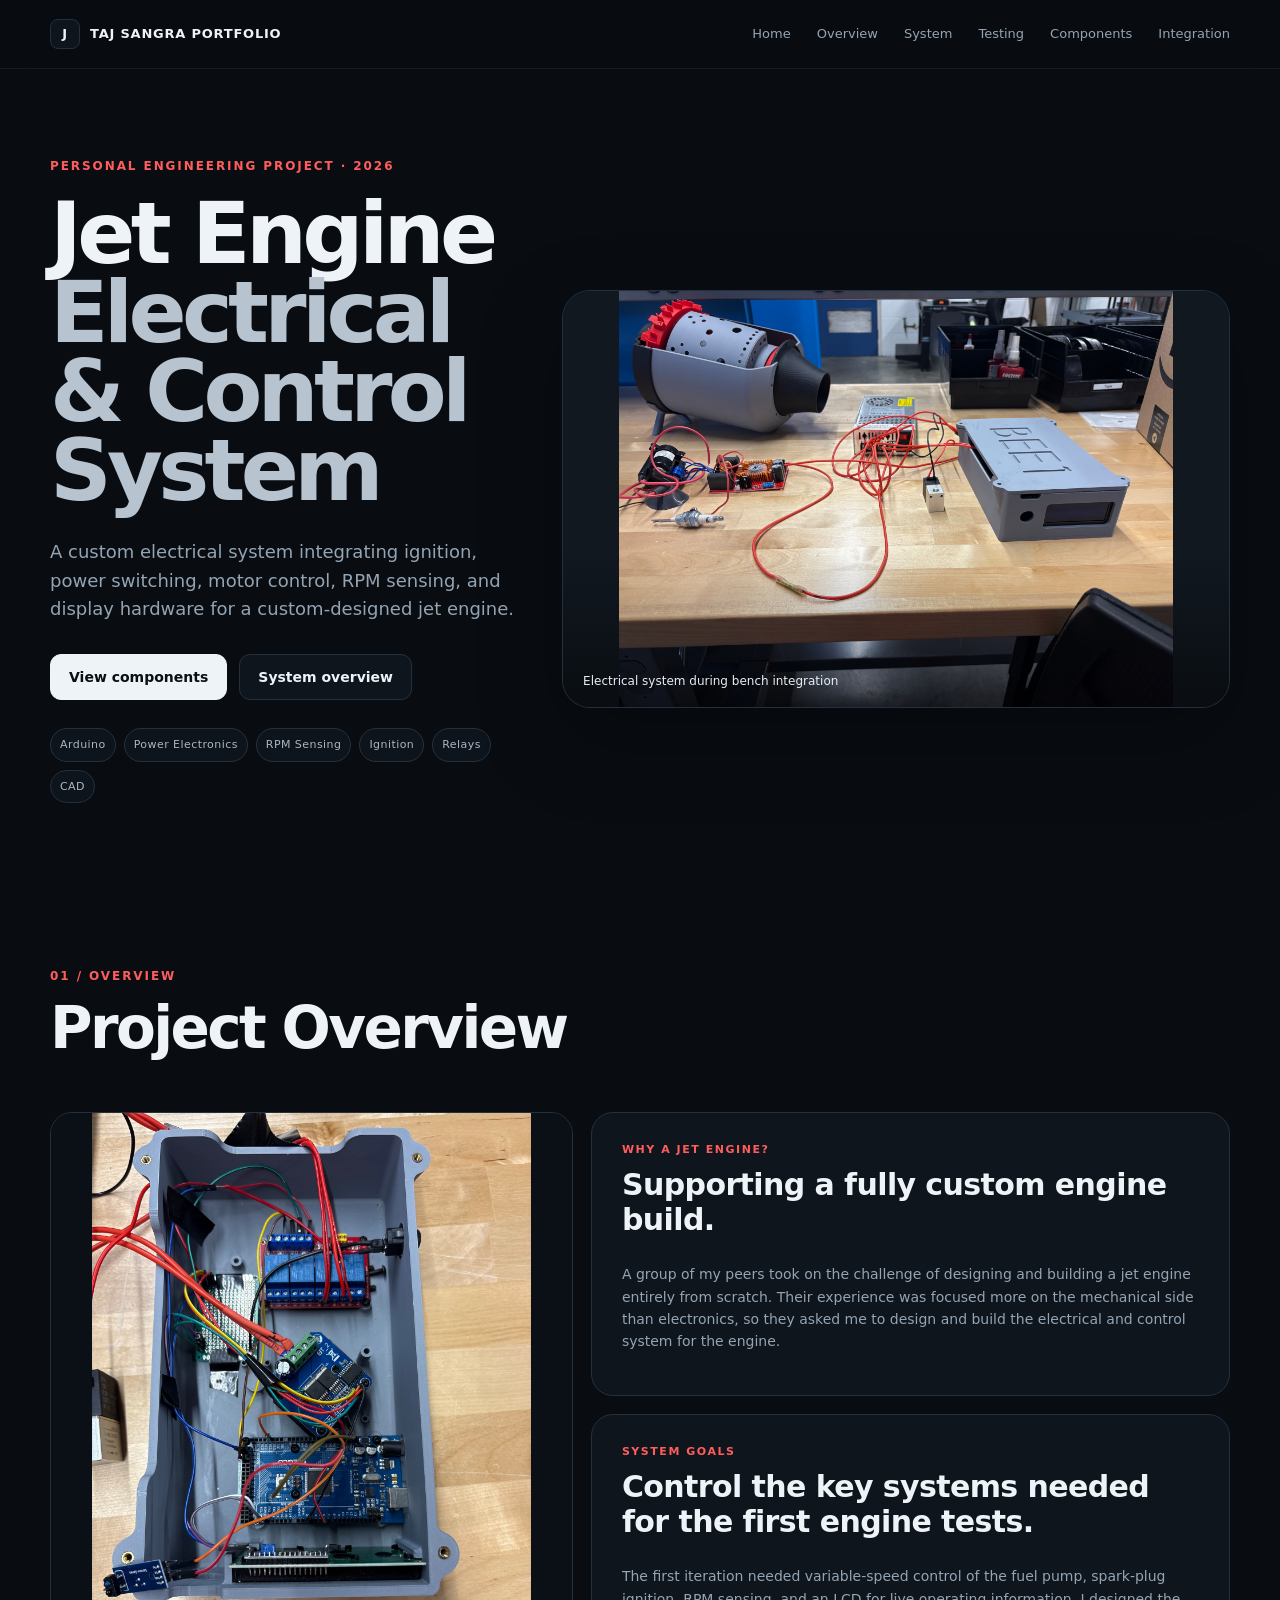
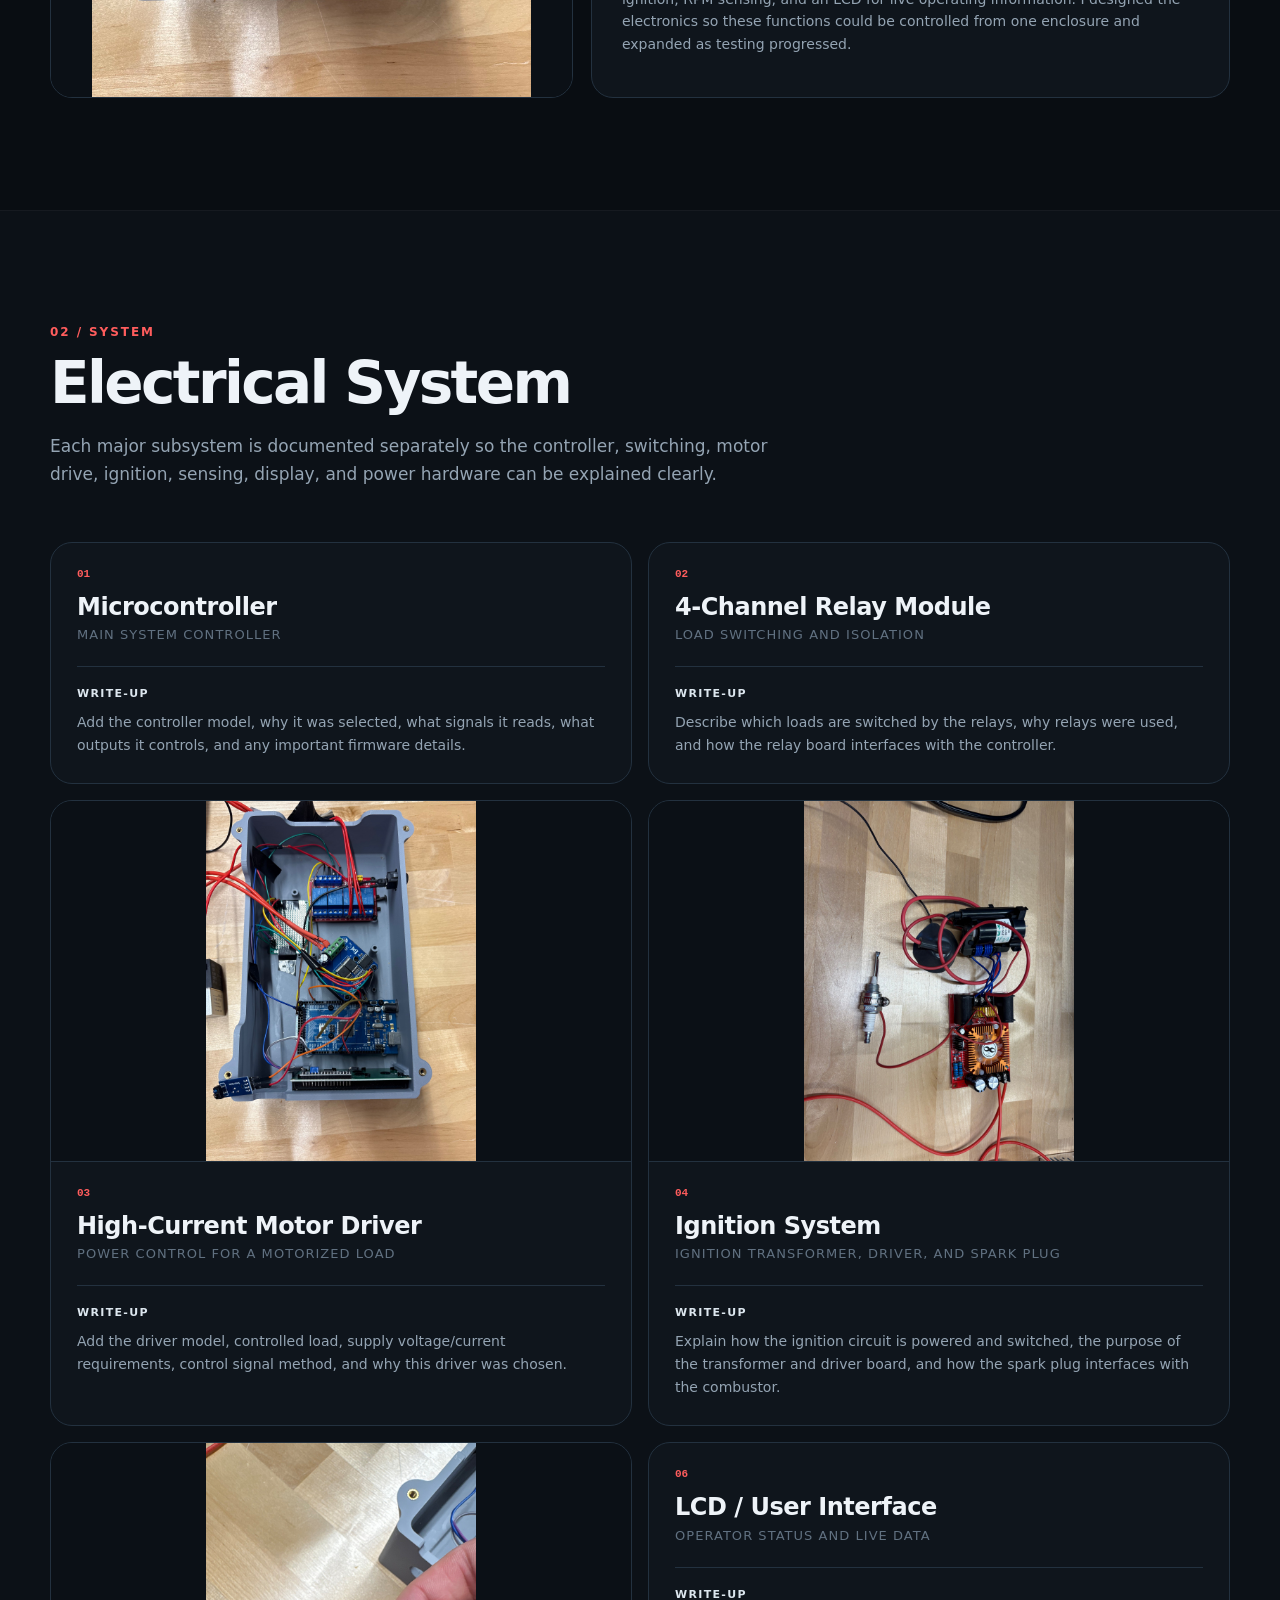
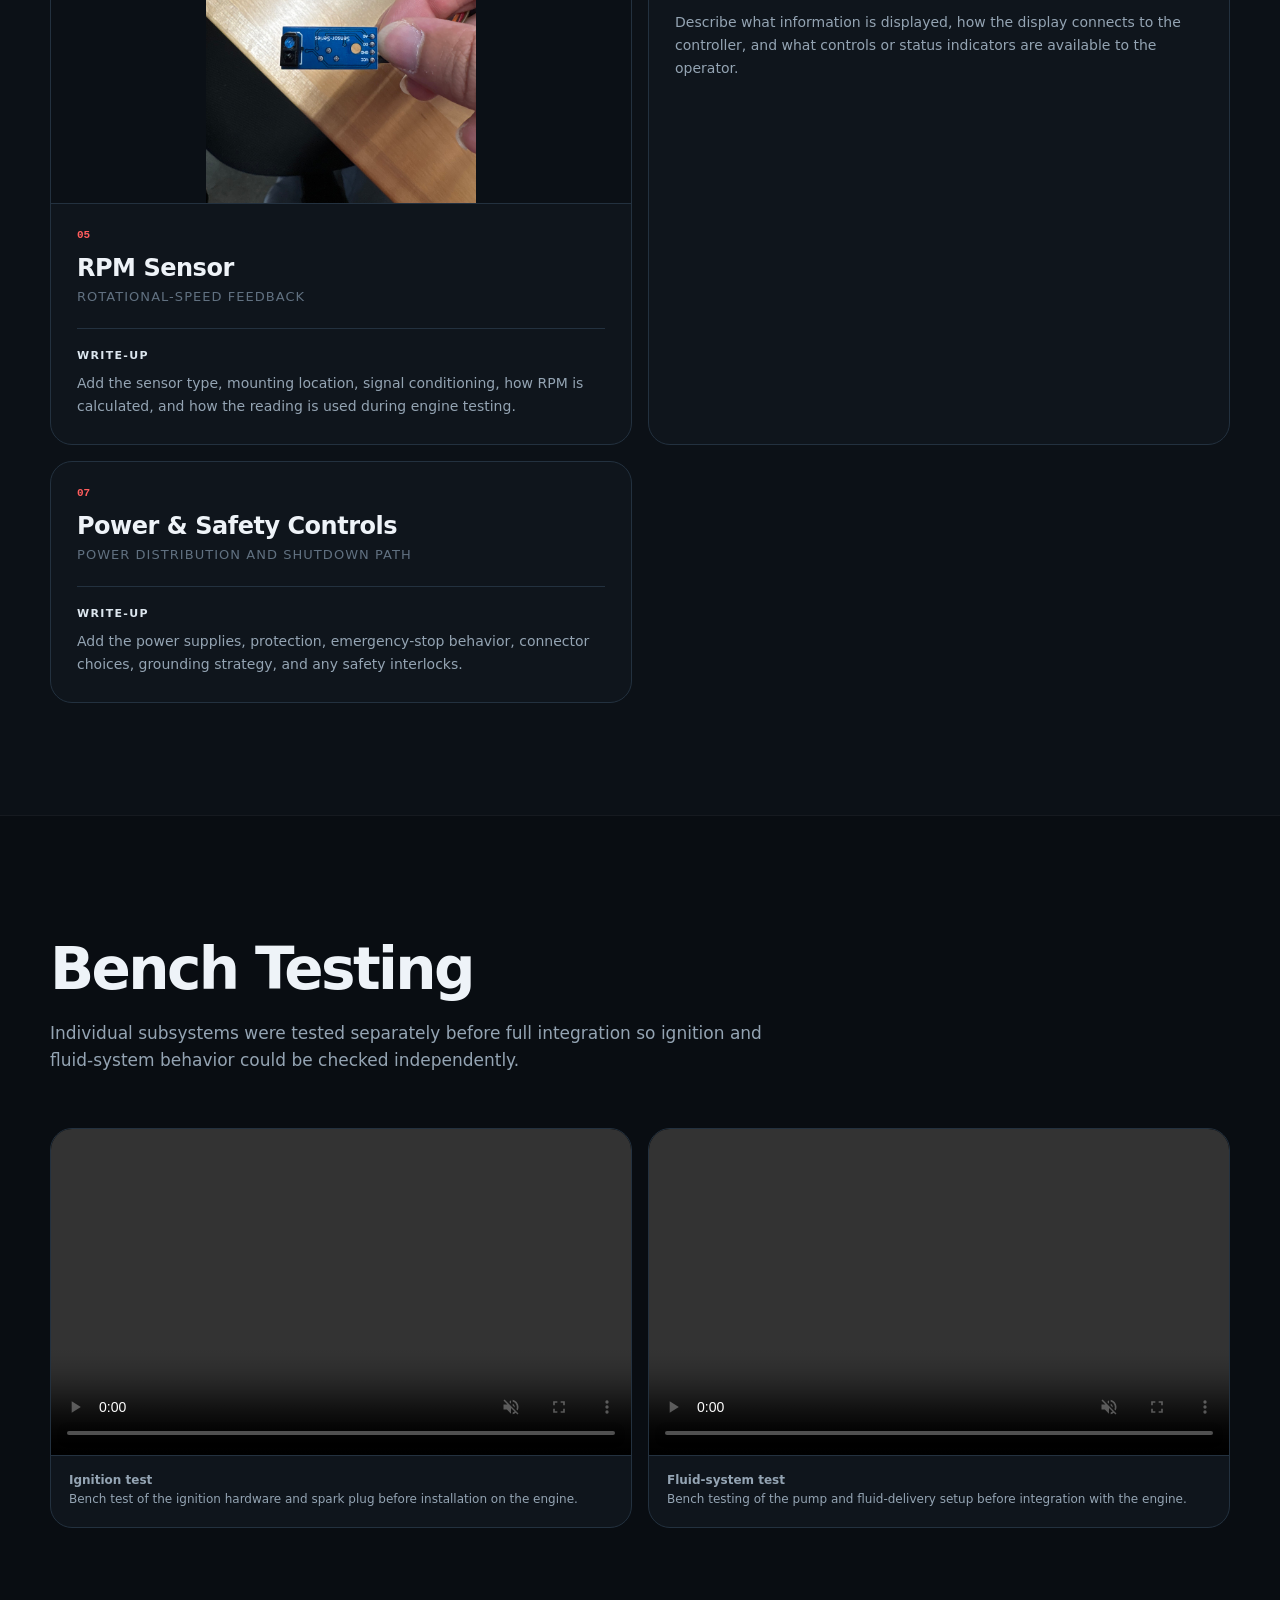
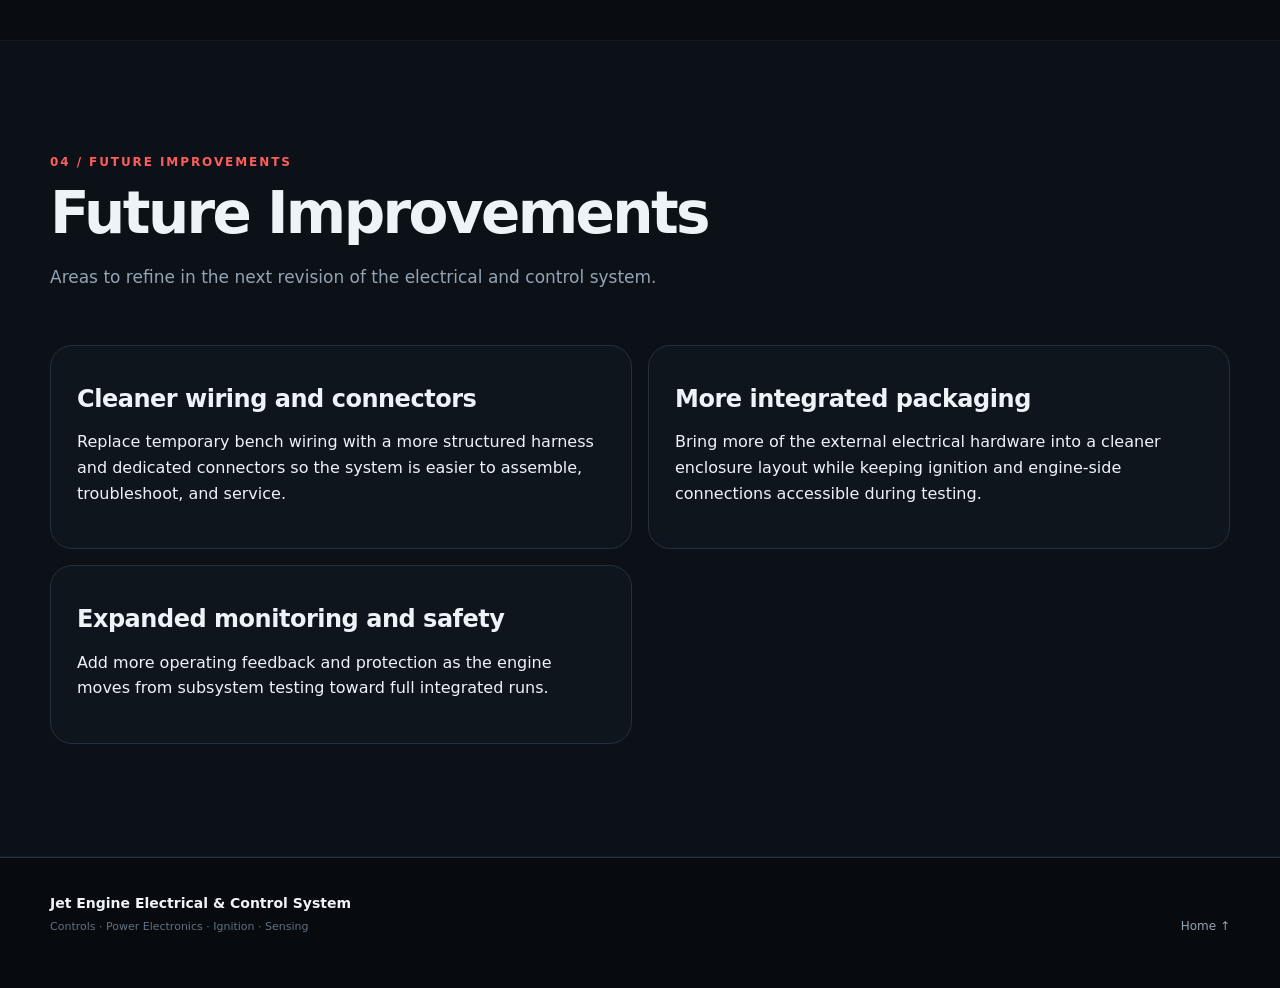
==== jet-engine-electrical.html @ 8c17a826 "Add files via upload" ====
<!doctype html>
<html lang="en">
<head>
  <meta charset="utf-8" />
  <meta name="viewport" content="width=device-width, initial-scale=1" />
  <meta name="description" content="Jet engine electrical and control system project by Taj Sangra." />
  <meta name="theme-color" content="#090d12" />
  <title>Jet Engine Electrical &amp; Control System — Taj Sangra</title>
  <link rel="stylesheet" href="styles.css" />
</head>
<body>
  <div class="scroll-progress" aria-hidden="true"><span id="scrollBar"></span></div>
  <header class="nav-wrap">
    <nav class="nav shell" aria-label="Primary navigation">
      <a class="brand" href="index.html" aria-label="Back to home"><span class="brand-mark">J</span><span>Taj Sangra Portfolio</span></a>
      <div class="nav-links"><a href="index.html">Home</a><a href="#overview">Overview</a><a href="#system">System</a><a href="#testing">Testing</a><a href="#components">Components</a><a href="#integration">Integration</a></div>
    </nav>
  </header>

  <main id="top">
    <section class="hero shell jet-hero">
      <div class="eyebrow reveal">PERSONAL ENGINEERING PROJECT · 2026</div>
      <div class="hero-grid jet-hero-grid">
        <div class="hero-copy reveal">
          <h1>Jet Engine<br><span>Electrical &amp; Control System</span></h1>
          <p class="lede">A custom electrical system integrating ignition, power switching, motor control, RPM sensing, and display hardware for a custom-designed jet engine.</p>
          <div class="hero-actions"><a class="button primary" href="#system">View components</a><a class="button ghost" href="#system">System overview</a></div>
          <div class="tags" aria-label="Project technologies"><span>Arduino</span><span>Power Electronics</span><span>RPM Sensing</span><span>Ignition</span><span>Relays</span><span>CAD</span></div>
        </div>
        <figure class="hero-media jet-hero-media reveal"><img src="assets/jet-system-overview.jpg" alt="Jet engine electrical system laid out beside the engine and control enclosure" fetchpriority="high" /><figcaption>Electrical system during bench integration</figcaption></figure>
      </div>
    </section>

    <section id="overview" class="section shell">
      <div class="section-heading reveal"><div class="kicker">01 / OVERVIEW</div><h2>Project Overview</h2></div>
      <div class="jet-overview-grid">
        <figure class="photo-card reveal jet-contained-photo"><img src="assets/jet-control-box.jpg" alt="Inside the jet engine electrical control enclosure" loading="lazy" /><figcaption><strong>Control enclosure</strong><br>Controller, relay board, motor driver, display hardware, and wiring integrated into the printed enclosure.</figcaption></figure>
        <div class="jet-overview-copy">
          <article class="story reveal jet-summary-card"><div class="card-label">Why a jet engine?</div><h3>Supporting a fully custom engine build.</h3><p>A group of my peers took on the challenge of designing and building a jet engine entirely from scratch. Their experience was focused more on the mechanical side than electronics, so they asked me to design and build the electrical and control system for the engine.</p></article>
          <article class="story reveal jet-summary-card"><div class="card-label">System goals</div><h3>Control the key systems needed for the first engine tests.</h3><p>The first iteration needed variable-speed control of the fuel pump, spark-plug ignition, RPM sensing, and an LCD for live operating information. I designed the electronics so these functions could be controlled from one enclosure and expanded as testing progressed.</p></article>
        </div>
      </div>
    </section>

    <section id="system" class="section section-alt">
      <div class="shell">
        <div class="section-heading reveal"><div class="kicker">02 / SYSTEM</div><h2>Electrical System</h2><p>Each major subsystem is documented separately so the controller, switching, motor drive, ignition, sensing, display, and power hardware can be explained clearly.</p></div>
        <div class="component-grid">
          <article class="component-card reveal"><div class="component-number">01</div><h3>Microcontroller</h3><p class="component-subtitle">Main system controller</p><div class="component-writeup"><strong>Write-up</strong><p>Add the controller model, why it was selected, what signals it reads, what outputs it controls, and any important firmware details.</p></div></article>
          <article class="component-card reveal"><div class="component-number">02</div><h3>4-Channel Relay Module</h3><p class="component-subtitle">Load switching and isolation</p><div class="component-writeup"><strong>Write-up</strong><p>Describe which loads are switched by the relays, why relays were used, and how the relay board interfaces with the controller.</p></div></article>
          <article class="component-card reveal component-with-photo"><figure class="component-photo"><img src="assets/jet-control-box.jpg" alt="Control enclosure showing relay and motor driver hardware" loading="lazy" /></figure><div class="component-body"><div class="component-number">03</div><h3>High-Current Motor Driver</h3><p class="component-subtitle">Power control for a motorized load</p><div class="component-writeup"><strong>Write-up</strong><p>Add the driver model, controlled load, supply voltage/current requirements, control signal method, and why this driver was chosen.</p></div></div></article>
          <article class="component-card reveal component-with-photo"><figure class="component-photo"><img src="assets/jet-ignition-assembly.jpg" alt="Jet engine ignition transformer, spark plug, and driver electronics" loading="lazy" /></figure><div class="component-body"><div class="component-number">04</div><h3>Ignition System</h3><p class="component-subtitle">Ignition transformer, driver, and spark plug</p><div class="component-writeup"><strong>Write-up</strong><p>Explain how the ignition circuit is powered and switched, the purpose of the transformer and driver board, and how the spark plug interfaces with the combustor.</p></div></div></article>
          <article class="component-card reveal component-with-photo"><figure class="component-photo"><img src="assets/jet-rpm-sensor.jpg" alt="Photoelectric RPM sensor module used in the jet engine project" loading="lazy" /></figure><div class="component-body"><div class="component-number">05</div><h3>RPM Sensor</h3><p class="component-subtitle">Rotational-speed feedback</p><div class="component-writeup"><strong>Write-up</strong><p>Add the sensor type, mounting location, signal conditioning, how RPM is calculated, and how the reading is used during engine testing.</p></div></div></article>
          <article class="component-card reveal"><div class="component-number">06</div><h3>LCD / User Interface</h3><p class="component-subtitle">Operator status and live data</p><div class="component-writeup"><strong>Write-up</strong><p>Describe what information is displayed, how the display connects to the controller, and what controls or status indicators are available to the operator.</p></div></article>
          <article class="component-card reveal"><div class="component-number">07</div><h3>Power &amp; Safety Controls</h3><p class="component-subtitle">Power distribution and shutdown path</p><div class="component-writeup"><strong>Write-up</strong><p>Add the power supplies, protection, emergency-stop behavior, connector choices, grounding strategy, and any safety interlocks.</p></div></article>
        </div>
      </div>
    </section>

    <section id="testing" class="section shell">
      <div class="section-heading reveal">
        <h2>Bench Testing</h2>
        <p>Individual subsystems were tested separately before full integration so ignition and fluid-system behavior could be checked independently.</p>
      </div>
      <div class="jet-test-grid">
        <figure class="photo-card reveal jet-video-card">
          <video controls muted playsinline preload="metadata">
            <source src="assets/jet-ignition-test-muted.mp4" type="video/mp4" />
            Your browser does not support the video tag.
          </video>
          <figcaption><strong>Ignition test</strong><br>Bench test of the ignition hardware and spark plug before installation on the engine.</figcaption>
        </figure>
        <figure class="photo-card reveal jet-video-card">
          <video controls muted playsinline preload="metadata">
            <source src="assets/jet-fluid-test-muted.mp4" type="video/mp4" />
            Your browser does not support the video tag.
          </video>
          <figcaption><strong>Fluid-system test</strong><br>Bench testing of the pump and fluid-delivery setup before integration with the engine.</figcaption>
        </figure>
      </div>
    </section>

    <section id="integration" class="section section-alt">
      <div class="shell">
        <div class="section-heading reveal"><div class="kicker">04 / FUTURE IMPROVEMENTS</div><h2>Future Improvements</h2><p>Areas to refine in the next revision of the electrical and control system.</p></div>
        <div class="component-grid">
          <article class="component-card reveal"><h3>Cleaner wiring and connectors</h3><p>Replace temporary bench wiring with a more structured harness and dedicated connectors so the system is easier to assemble, troubleshoot, and service.</p></article>
          <article class="component-card reveal"><h3>More integrated packaging</h3><p>Bring more of the external electrical hardware into a cleaner enclosure layout while keeping ignition and engine-side connections accessible during testing.</p></article>
          <article class="component-card reveal"><h3>Expanded monitoring and safety</h3><p>Add more operating feedback and protection as the engine moves from subsystem testing toward full integrated runs.</p></article>
        </div>
      </div>
    </section>
  </main>

  <footer><div class="shell footer-inner"><div><strong>Jet Engine Electrical &amp; Control System</strong><span>Controls · Power Electronics · Ignition · Sensing</span></div><a href="index.html">Home ↑</a></div></footer>
  <script src="script.js"></script>
</body>
</html>
---- styles.css ----
:root {
  --bg:#090d12;
  --panel:#0f151c;
  --panel-2:#121a23;
  --text:#eef3f8;
  --muted:#94a4b3;
  --faint:#617181;
  --line:#23313f;
  --accent:#ff5d5d;
  --accent-soft:rgba(255,93,93,.10);
  --green:#7ee787;
  --max:1180px;
  --radius:22px;
}
*{box-sizing:border-box}
html{scroll-behavior:smooth;background:var(--bg)}
body{margin:0;background:var(--bg);color:var(--text);font-family:Inter,ui-sans-serif,system-ui,-apple-system,BlinkMacSystemFont,"Segoe UI",sans-serif;line-height:1.6;-webkit-font-smoothing:antialiased}
a{color:inherit;text-decoration:none}
img{display:block;max-width:100%}
code,pre{font-family:"SFMono-Regular",Consolas,"Liberation Mono",monospace}
.shell{width:min(var(--max),calc(100% - 40px));margin:0 auto}
.scroll-progress{position:fixed;z-index:1000;left:0;right:0;top:0;height:2px;background:transparent}.scroll-progress span{display:block;width:0;height:100%;background:var(--accent)}
.nav-wrap{position:sticky;top:0;z-index:900;background:rgba(9,13,18,.83);backdrop-filter:blur(18px);border-bottom:1px solid rgba(255,255,255,.06)}
.nav{height:68px;display:flex;align-items:center;justify-content:space-between;gap:24px}
.brand{display:flex;align-items:center;gap:10px;font-size:13px;font-weight:750;letter-spacing:.06em;text-transform:uppercase}.brand-mark{display:grid;place-items:center;width:30px;height:30px;border:1px solid var(--line);border-radius:8px;background:var(--panel)}
.nav-links{display:flex;gap:26px;color:var(--muted);font-size:13px}.nav-links a:hover{color:var(--text)}
.hero{padding:88px 0 52px}.eyebrow,.kicker{color:var(--accent);font-size:12px;font-weight:800;letter-spacing:.16em;text-transform:uppercase}.hero-grid{display:grid;grid-template-columns:.9fr 1.15fr;gap:48px;align-items:center;margin-top:18px}.hero h1{font-size:clamp(48px,6.7vw,88px);line-height:.92;letter-spacing:-.055em;margin:0 0 28px;font-weight:800}.hero h1 span{color:#b7c4d0}.lede{font-size:18px;color:var(--muted);max-width:630px;margin:0 0 30px}.hero-actions{display:flex;gap:12px;flex-wrap:wrap;margin-bottom:28px}.button{display:inline-flex;align-items:center;justify-content:center;min-height:46px;padding:0 18px;border-radius:11px;border:1px solid var(--line);font-size:14px;font-weight:700}.button.primary{background:var(--text);color:#0a0f14;border-color:var(--text)}.button.primary:hover{background:white}.button.ghost{background:var(--panel)}.button.ghost:hover{border-color:#506273}.tags{display:flex;gap:8px;flex-wrap:wrap}.tags span{font-size:11px;letter-spacing:.04em;color:#aab7c4;background:#0d141b;border:1px solid var(--line);padding:7px 9px;border-radius:999px}
.hero-media{margin:0;position:relative;border-radius:28px;overflow:hidden;border:1px solid var(--line);background:var(--panel);box-shadow:0 30px 80px rgba(0,0,0,.35)}.hero-media img{width:100%;aspect-ratio:4/3;object-fit:contain;background:#dcd8d1}.hero-media:after{content:"";position:absolute;inset:0;background:linear-gradient(180deg,transparent 62%,rgba(0,0,0,.45));pointer-events:none}.hero-media figcaption{position:absolute;z-index:2;left:20px;bottom:16px;font-size:12px;color:#e7eef5}
.stats{display:grid;grid-template-columns:repeat(4,1fr);margin-top:46px;border-top:1px solid var(--line);border-bottom:1px solid var(--line)}.stats div{padding:24px 12px 24px 0}.stats strong{display:block;font-size:28px;letter-spacing:-.03em}.stats span{font-size:12px;color:var(--muted);text-transform:uppercase;letter-spacing:.08em}
.section{padding:112px 0;scroll-margin-top:68px}.section-alt{background:#0c1117;border-top:1px solid rgba(255,255,255,.04);border-bottom:1px solid rgba(255,255,255,.04)}.section-heading{max-width:820px;margin-bottom:54px}.section-heading h2{font-size:clamp(34px,4.7vw,58px);line-height:1.02;letter-spacing:-.045em;margin:12px 0 20px}.section-heading p{font-size:17px;color:var(--muted);margin:0;max-width:760px}
.discipline-grid{display:grid;grid-template-columns:repeat(4,1fr);gap:14px}.discipline,.technical-card,.story,.mini-card{background:var(--panel);border:1px solid var(--line);border-radius:var(--radius)}.discipline{padding:24px;min-height:220px}.discipline>span,.mini-card>span{color:var(--accent);font:700 11px/1 ui-monospace,monospace}.discipline h3{font-size:20px;margin:58px 0 9px}.discipline p{margin:0;color:var(--muted);font-size:14px}
.wide-figure{margin:18px 0 0;border:1px solid var(--line);border-radius:26px;overflow:hidden;background:#0b0f14}.wide-figure img{width:100%;height:auto}.wide-figure figcaption,.technical-card figcaption,.photo-card figcaption{padding:15px 18px;color:var(--muted);font-size:12px;border-top:1px solid var(--line)}
.hardware-grid{display:grid;grid-template-columns:1.2fr .8fr .8fr;gap:16px;align-items:stretch}.technical-card{overflow:hidden}.technical-card.span-2{grid-column:1 / -1}.technical-card.span-2 img{width:100%}.technical-card:not(.span-2){padding:25px}.card-label{color:var(--accent);font-size:11px;font-weight:800;letter-spacing:.14em;text-transform:uppercase}.technical-card h3,.story h3{font-size:24px;line-height:1.15;letter-spacing:-.02em;margin:12px 0}.technical-card p,.story p{color:var(--muted);font-size:14px}.spec-list{margin:26px 0 0}.spec-list div{display:flex;justify-content:space-between;gap:20px;border-top:1px solid var(--line);padding:11px 0;font-size:12px}.spec-list dt{color:var(--faint)}.spec-list dd{margin:0;color:#c9d5df;font-weight:650}.photo-pair{display:grid;grid-template-columns:1fr 1fr;gap:16px;margin-top:16px}.photo-card{margin:0;background:var(--panel);border:1px solid var(--line);border-radius:var(--radius);overflow:hidden}.photo-card img{width:100%;aspect-ratio:4/3;object-fit:cover}
.code-layout{display:grid;grid-template-columns:1.1fr .9fr;gap:18px;align-items:start}.code-window{border:1px solid var(--line);border-radius:22px;overflow:hidden;background:#070a0e;box-shadow:0 20px 50px rgba(0,0,0,.28)}.code-title{height:46px;display:flex;align-items:center;gap:7px;padding:0 15px;border-bottom:1px solid #202b35;background:#0d1319}.code-title span{width:9px;height:9px;border-radius:50%;background:#354250}.code-title b{margin-left:8px;color:#758596;font:500 11px/1 ui-monospace,monospace}.code-window pre{margin:0;padding:28px;overflow:auto;font-size:13px;line-height:1.8;color:#d5dfE8}.kw{color:#ff7b72}.num{color:#79c0ff}.cmt{color:#687988}.firmware-notes{display:grid;gap:12px}.mini-card{display:grid;grid-template-columns:32px 1fr;gap:14px;padding:20px}.mini-card h3{font-size:17px;margin:0 0 5px}.mini-card p{font-size:13px;color:var(--muted);margin:0}.mini-card code{font-size:11px;color:#d8e4ee;background:#0a1118;padding:2px 5px;border-radius:5px}
.timeline{display:grid;grid-template-columns:repeat(4,1fr);gap:1px;background:var(--line);border:1px solid var(--line);border-radius:22px;overflow:hidden}.timeline div{min-height:140px;background:var(--panel);padding:20px;display:flex;flex-direction:column;justify-content:space-between}.timeline b{font:700 11px/1 ui-monospace,monospace;color:var(--accent)}.timeline span{font-size:14px;max-width:190px}.story-grid{display:grid;grid-template-columns:1fr;gap:16px;margin-top:16px}.story{padding:34px}.story h3{font-size:30px}.lesson-box{margin-top:26px;padding:18px;border:1px solid #384657;border-radius:14px;background:#0b1219}.lesson-box strong{display:block;font-size:12px;color:#dce6ee;margin-bottom:6px}.lesson-box span{font-size:13px;color:var(--muted)}.lighting-gallery{display:grid;grid-template-columns:.42fr .58fr;gap:16px;margin-top:16px}.lighting-gallery .photo-card img{aspect-ratio:16/10}.lighting-gallery .wide img{object-position:center}
.video-frame{position:relative;padding-top:56.25%;background:#05070a;border:1px solid var(--line);border-radius:26px;overflow:hidden;box-shadow:0 24px 70px rgba(0,0,0,.35)}.video-frame iframe,.video-frame video{position:absolute;inset:0;width:100%;height:100%;border:0;background:#000}.takeaways{display:grid;grid-template-columns:.9fr 1.1fr;gap:70px;margin-top:64px;padding-top:52px;border-top:1px solid var(--line)}.takeaways>div span{font-size:11px;text-transform:uppercase;letter-spacing:.14em;color:var(--accent);font-weight:800}.takeaways h2{font-size:34px;line-height:1.08;letter-spacing:-.035em;margin:12px 0}.takeaways ul{margin:0;padding:0;list-style:none}.takeaways li{padding:13px 0 13px 26px;border-bottom:1px solid var(--line);color:var(--muted);position:relative}.takeaways li:before{content:"↳";position:absolute;left:0;color:var(--accent)}
footer{border-top:1px solid var(--line);padding:34px 0 52px;background:#070a0e}.footer-inner{display:flex;justify-content:space-between;align-items:flex-end;gap:20px}.footer-inner strong,.footer-inner span{display:block}.footer-inner strong{font-size:14px}.footer-inner span{font-size:11px;color:var(--faint);margin-top:4px}.footer-inner>a{font-size:12px;color:var(--muted)}
.reveal{opacity:0;transform:translateY(16px);transition:opacity .6s ease,transform .6s ease}.reveal.visible{opacity:1;transform:none}
@media (prefers-reduced-motion:reduce){html{scroll-behavior:auto}.reveal{opacity:1;transform:none;transition:none}}
@media(max-width:900px){.nav-links{display:none}.hero{padding-top:58px}.hero-grid,.code-layout,.story-grid,.takeaways{grid-template-columns:1fr}.hero-grid{gap:30px}.hero h1{font-size:clamp(48px,12vw,72px)}.discipline-grid{grid-template-columns:1fr 1fr}.hardware-grid{grid-template-columns:1fr 1fr}.technical-card.span-2{grid-column:1/-1}.stats{grid-template-columns:1fr 1fr}.timeline{grid-template-columns:1fr 1fr}.takeaways{gap:22px}}
@media(max-width:620px){.shell{width:min(100% - 24px,var(--max))}.section{padding:78px 0}.hero{padding-top:42px}.hero h1{font-size:45px}.lede{font-size:16px}.hero-media{border-radius:18px}.stats{margin-top:28px}.stats strong{font-size:22px}.discipline-grid,.hardware-grid,.photo-pair,.lighting-gallery,.timeline{grid-template-columns:1fr}.technical-card.span-2{grid-column:auto}.discipline{min-height:170px}.discipline h3{margin-top:32px}.section-heading{margin-bottom:34px}.section-heading h2{font-size:36px}.code-window pre{padding:20px;font-size:11px}.story{padding:24px}.takeaways{margin-top:42px}.footer-inner{align-items:flex-start;flex-direction:column}}
.kicad-gallery{display:grid;grid-template-columns:1.05fr .95fr;gap:16px;margin-top:16px}.kicad-gallery .photo-card img{width:100%;height:420px;object-fit:contain;background:#f5f3ee}.debugging-story{max-width:none}.faults-section{margin-top:64px;padding-top:52px;border-top:1px solid var(--line)}.faults-heading{max-width:820px;margin-bottom:28px}.faults-heading>span{font-size:11px;text-transform:uppercase;letter-spacing:.14em;color:var(--accent);font-weight:800}.faults-heading h2{font-size:clamp(32px,4vw,48px);line-height:1.05;letter-spacing:-.035em;margin:10px 0 14px}.faults-heading p{color:var(--muted);font-size:15px;max-width:720px;margin:0}.fault-grid{display:grid;grid-template-columns:repeat(2,1fr);gap:14px}.fault-card{background:var(--panel);border:1px solid var(--line);border-radius:var(--radius);padding:24px}.fault-card>b{font:700 11px/1 ui-monospace,monospace;color:var(--accent)}.fault-card h3{font-size:20px;line-height:1.2;margin:16px 0 12px}.fault-card p{font-size:13px;color:var(--muted);margin:8px 0}.fault-card p strong{color:#dbe5ee;font-weight:700}
@media(max-width:900px){.kicad-gallery,.fault-grid{grid-template-columns:1fr}.kicad-gallery .photo-card img{height:auto}}


/* Home page */
.home-page{min-height:100vh;background:radial-gradient(circle at top left, rgba(255,255,255,.05), transparent 32%), #04070b;color:var(--text)}
.home-shell{width:min(1100px,calc(100% - 48px));margin:0 auto;padding:60px 0 90px}
.home-hero{display:grid;grid-template-columns:180px 1fr;gap:42px;align-items:center;padding:20px 0 90px}
.profile-photo-wrap{width:180px;height:180px;border-radius:50%;overflow:hidden;border:1px solid rgba(255,255,255,.12);box-shadow:0 20px 55px rgba(0,0,0,.35)}
.profile-photo{width:100%;height:100%;object-fit:cover}
.home-intro h1{margin:0;font-size:clamp(44px,6vw,72px);line-height:.95;letter-spacing:-.05em}
.home-role{margin:14px 0 8px;color:#cfd8e1;font-size:clamp(20px,2vw,32px);font-family:"SFMono-Regular",Consolas,"Liberation Mono",monospace}
.home-location{margin:0 0 24px;color:var(--muted);font-size:18px}
.home-links{display:flex;flex-wrap:wrap;gap:20px}
.home-links a{color:#c7d0d8;text-decoration:underline;text-underline-offset:3px;font-size:18px}
.home-links a:hover{color:white}
.projects-section{padding-top:10px}
.projects-heading h2{margin:0;font-size:54px;line-height:1;letter-spacing:-.04em}
.projects-heading span{display:block;width:72px;height:2px;background:#dfe7ef;margin-top:20px;opacity:.9}
.featured-card{margin-top:56px;display:grid;grid-template-columns:1.05fr .95fr;background:rgba(255,255,255,.03);border:1px solid rgba(255,255,255,.08);border-radius:28px;overflow:hidden;box-shadow:0 28px 80px rgba(0,0,0,.35)}
.featured-image-wrap{min-height:100%;display:flex;align-items:center;justify-content:center;background:#dcd8d1;padding:18px}
.featured-image{width:auto;height:auto;max-width:100%;max-height:560px;object-fit:contain;background:#dcd8d1}
.featured-copy{padding:44px 40px 42px;background:rgba(14,18,24,.88);display:flex;flex-direction:column;justify-content:center}
.featured-label-row{display:flex;align-items:center;gap:18px;margin-bottom:18px}
.featured-label{font-size:12px;text-transform:uppercase;letter-spacing:.14em;font-weight:800;color:#f1f5f9}
.featured-label-row:after{content:"";height:1px;background:rgba(255,255,255,.12);flex:1}
.featured-meta{margin:0;color:var(--faint);font-size:15px;text-transform:uppercase;letter-spacing:.18em;font-family:"SFMono-Regular",Consolas,"Liberation Mono",monospace}
.featured-copy h3{margin:22px 0 18px;font-size:clamp(36px,4.2vw,58px);line-height:.98;letter-spacing:-.05em}
.featured-desc{margin:0;color:#aeb9c5;font-size:18px;line-height:1.65}
.home-tags{display:flex;flex-wrap:wrap;gap:10px;margin:28px 0 32px}
.home-tags span{font-size:11px;letter-spacing:.08em;text-transform:uppercase;color:#c7d2de;border:1px solid rgba(255,255,255,.08);padding:7px 10px;border-radius:999px;background:#0f151d}
.featured-button{display:inline-flex;align-items:center;gap:10px;align-self:flex-start;padding:14px 18px;border:1px solid rgba(255,255,255,.1);border-radius:10px;background:#111821;color:#eef3f8;font-weight:700;font-size:18px}
.featured-button:hover{background:#161f29;border-color:rgba(255,255,255,.18)}
@media(max-width:900px){.home-shell{width:min(100% - 28px,1100px);padding:34px 0 68px}.home-hero{grid-template-columns:1fr;gap:24px;padding-bottom:64px}.profile-photo-wrap{width:148px;height:148px}.projects-heading h2{font-size:40px}.featured-card{grid-template-columns:1fr}.featured-image{aspect-ratio:16/10}.featured-copy{padding:30px 24px}.featured-copy h3{font-size:40px}.featured-desc{font-size:16px}.home-links a,.home-location{font-size:16px}}

.photo-pair .photo-card{display:flex;flex-direction:column}.photo-pair .photo-card img{width:100%;height:275px;aspect-ratio:auto;object-fit:contain;background:#0b0f14;padding:10px}.photo-pair .photo-card figcaption{margin-top:auto}

@media(max-width:620px){.photo-pair .photo-card img{height:auto;padding:0}}


/* Jet engine electrical project */
.project-card-secondary{margin-top:26px}
.jet-hero-grid{grid-template-columns:.82fr 1.18fr}
.jet-hero-media img{aspect-ratio:16/10;object-fit:contain;background:#111820}
.jet-overview-grid{display:grid;grid-template-columns:.9fr 1.1fr;gap:18px;align-items:stretch}
.jet-contained-photo img{width:100%;height:100%;max-height:700px;object-fit:contain;background:#0b1016}
.jet-summary-card{display:flex;flex-direction:column;justify-content:center}
.jet-system-strip{display:grid;grid-template-columns:repeat(4,1fr);gap:14px}
.component-grid{display:grid;grid-template-columns:repeat(2,minmax(0,1fr));gap:16px}
.component-card{background:var(--panel);border:1px solid var(--line);border-radius:var(--radius);padding:26px;overflow:hidden}
.component-number{color:var(--accent);font:700 11px/1 ui-monospace,monospace}
.component-card h3{font-size:24px;line-height:1.15;letter-spacing:-.02em;margin:14px 0 4px}
.component-subtitle{color:var(--faint);font-size:13px;margin:0 0 20px;text-transform:uppercase;letter-spacing:.08em}
.component-writeup{border-top:1px solid var(--line);padding-top:18px;margin-top:18px}
.component-writeup strong{display:block;font-size:11px;text-transform:uppercase;letter-spacing:.12em;color:#dce6ee;margin-bottom:8px}
.component-writeup p{margin:0;color:var(--muted);font-size:14px;line-height:1.65}
.component-with-photo{padding:0}
.component-photo{margin:0;background:#0b1016;border-bottom:1px solid var(--line);display:flex;align-items:center;justify-content:center;min-height:280px}
.component-photo img{width:100%;height:360px;object-fit:contain}
.component-body{padding:26px}
.jet-integration-gallery{display:grid;grid-template-columns:1fr 1fr;gap:16px}
.jet-integration-gallery .photo-card{display:flex;flex-direction:column}
.jet-integration-gallery .photo-card img{height:560px;object-fit:contain;background:#0b1016}
@media(max-width:900px){.jet-hero-grid,.jet-overview-grid,.jet-system-strip,.component-grid,.jet-integration-gallery{grid-template-columns:1fr}.jet-overview-copy{grid-template-rows:auto auto}.component-photo img,.jet-integration-gallery .photo-card img{height:auto;max-height:620px}}

.jet-test-grid{display:grid;grid-template-columns:1fr 1fr;gap:16px}.jet-video-card video{display:block;width:100%;aspect-ratio:16/9;object-fit:contain;background:#05070a}.jet-video-card figcaption{min-height:72px}@media(max-width:900px){.jet-test-grid{grid-template-columns:1fr}}

.jet-overview-copy{display:grid;grid-template-rows:1fr 1fr;gap:18px}.jet-overview-copy .story{min-height:0}.jet-overview-copy .jet-summary-card{padding:28px 30px}.jet-overview-copy .jet-summary-card h3{margin-top:10px}
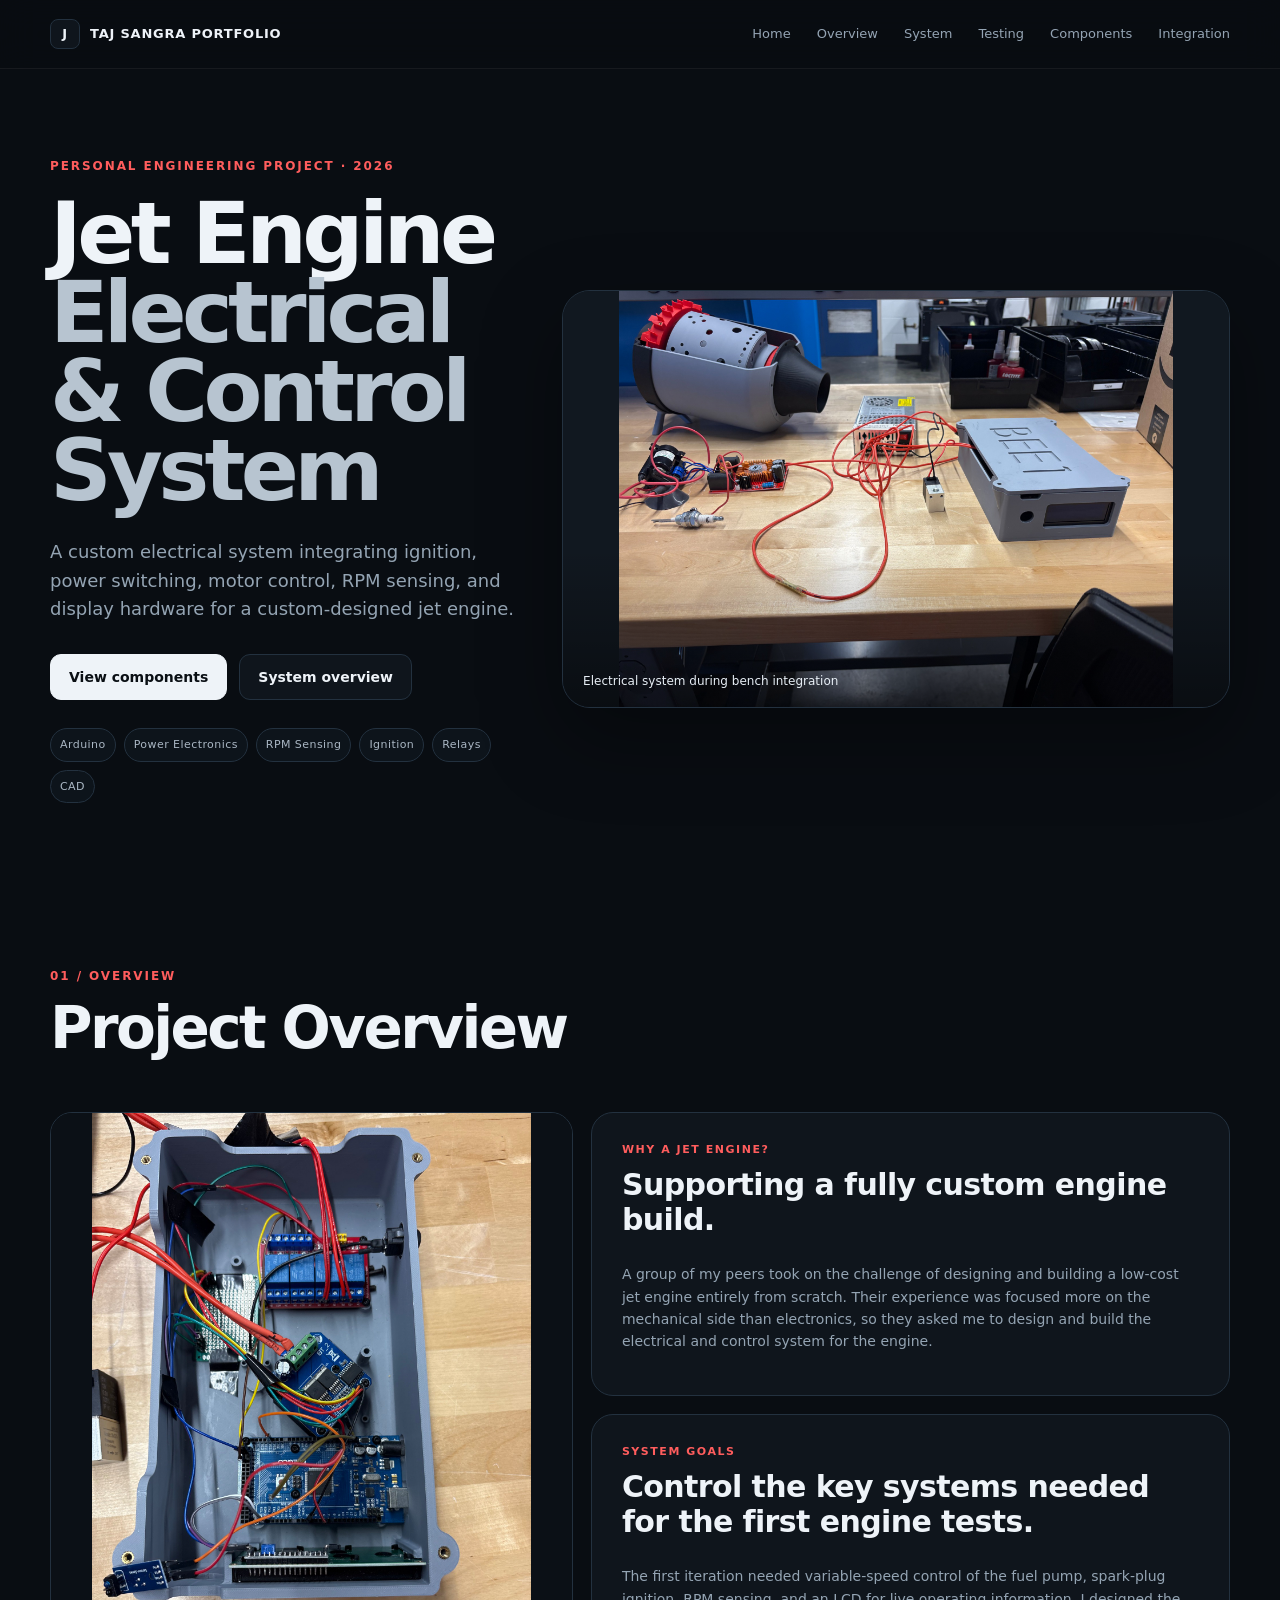
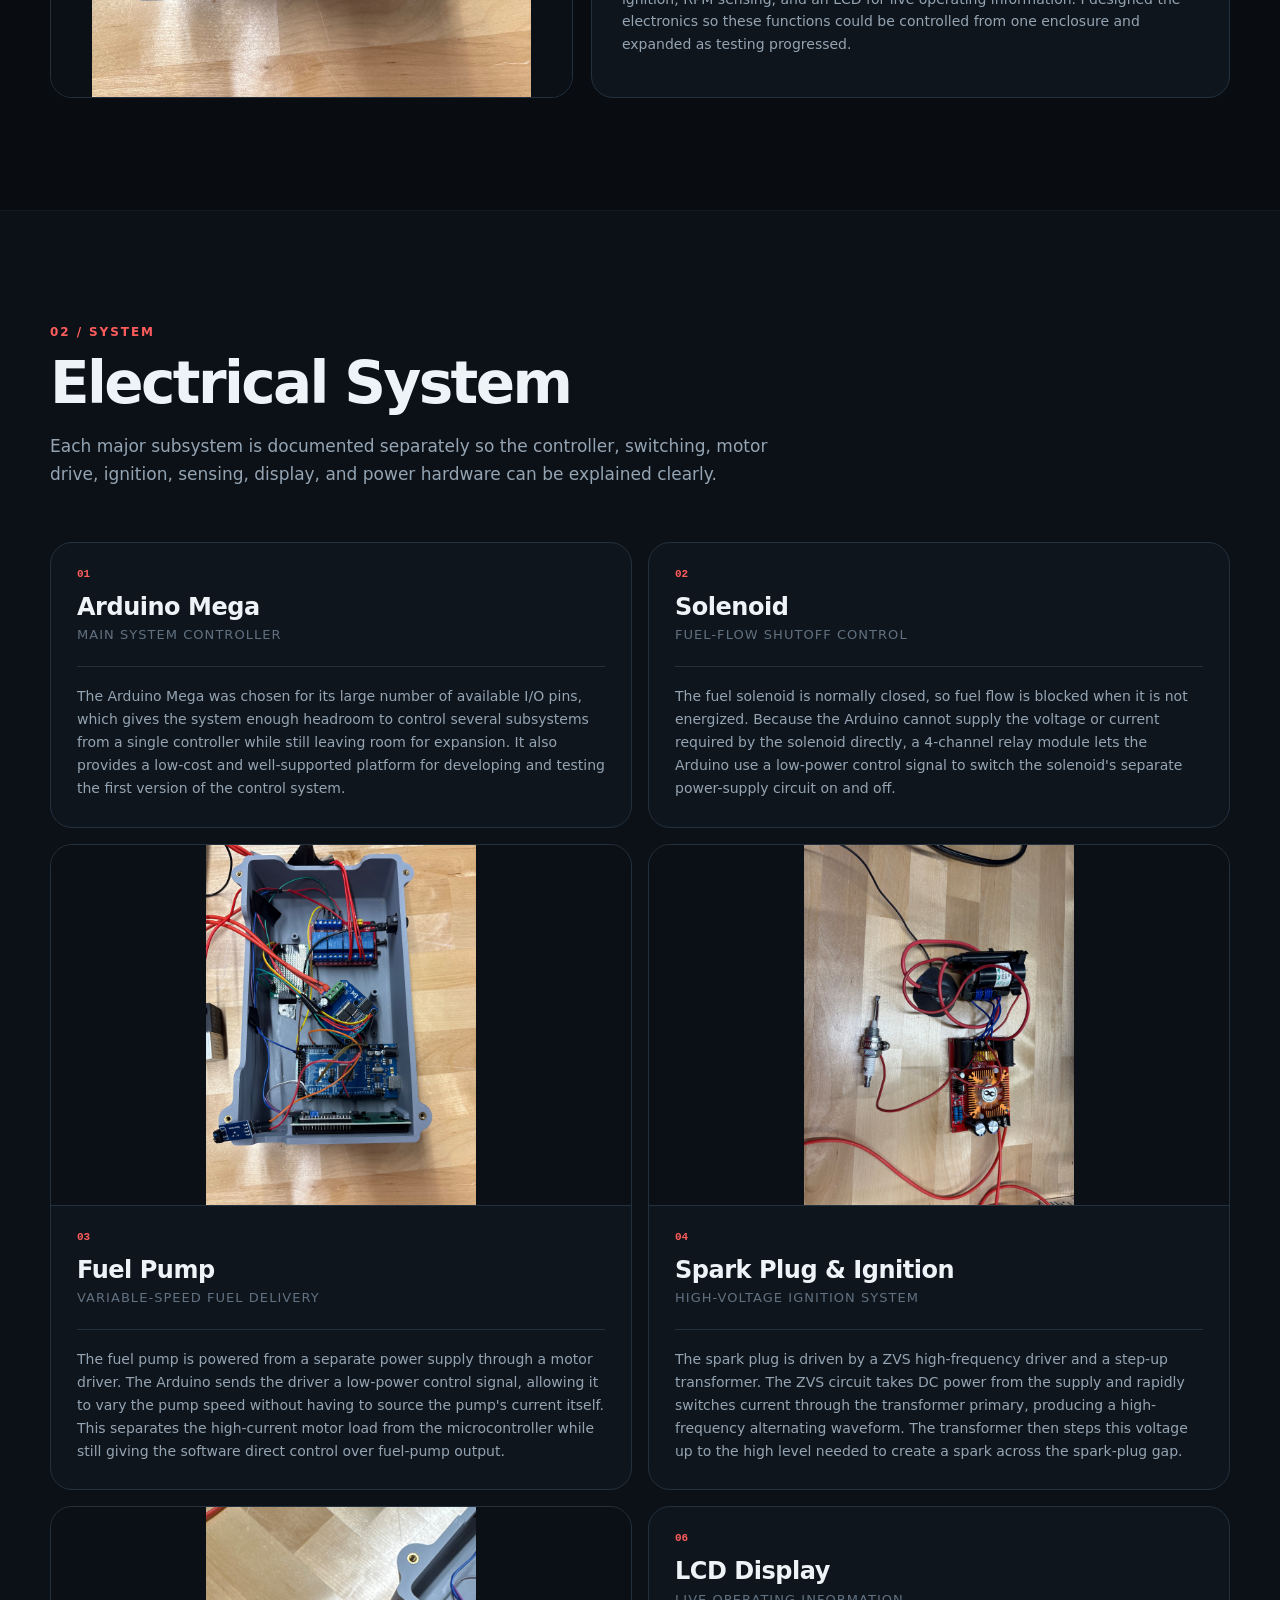
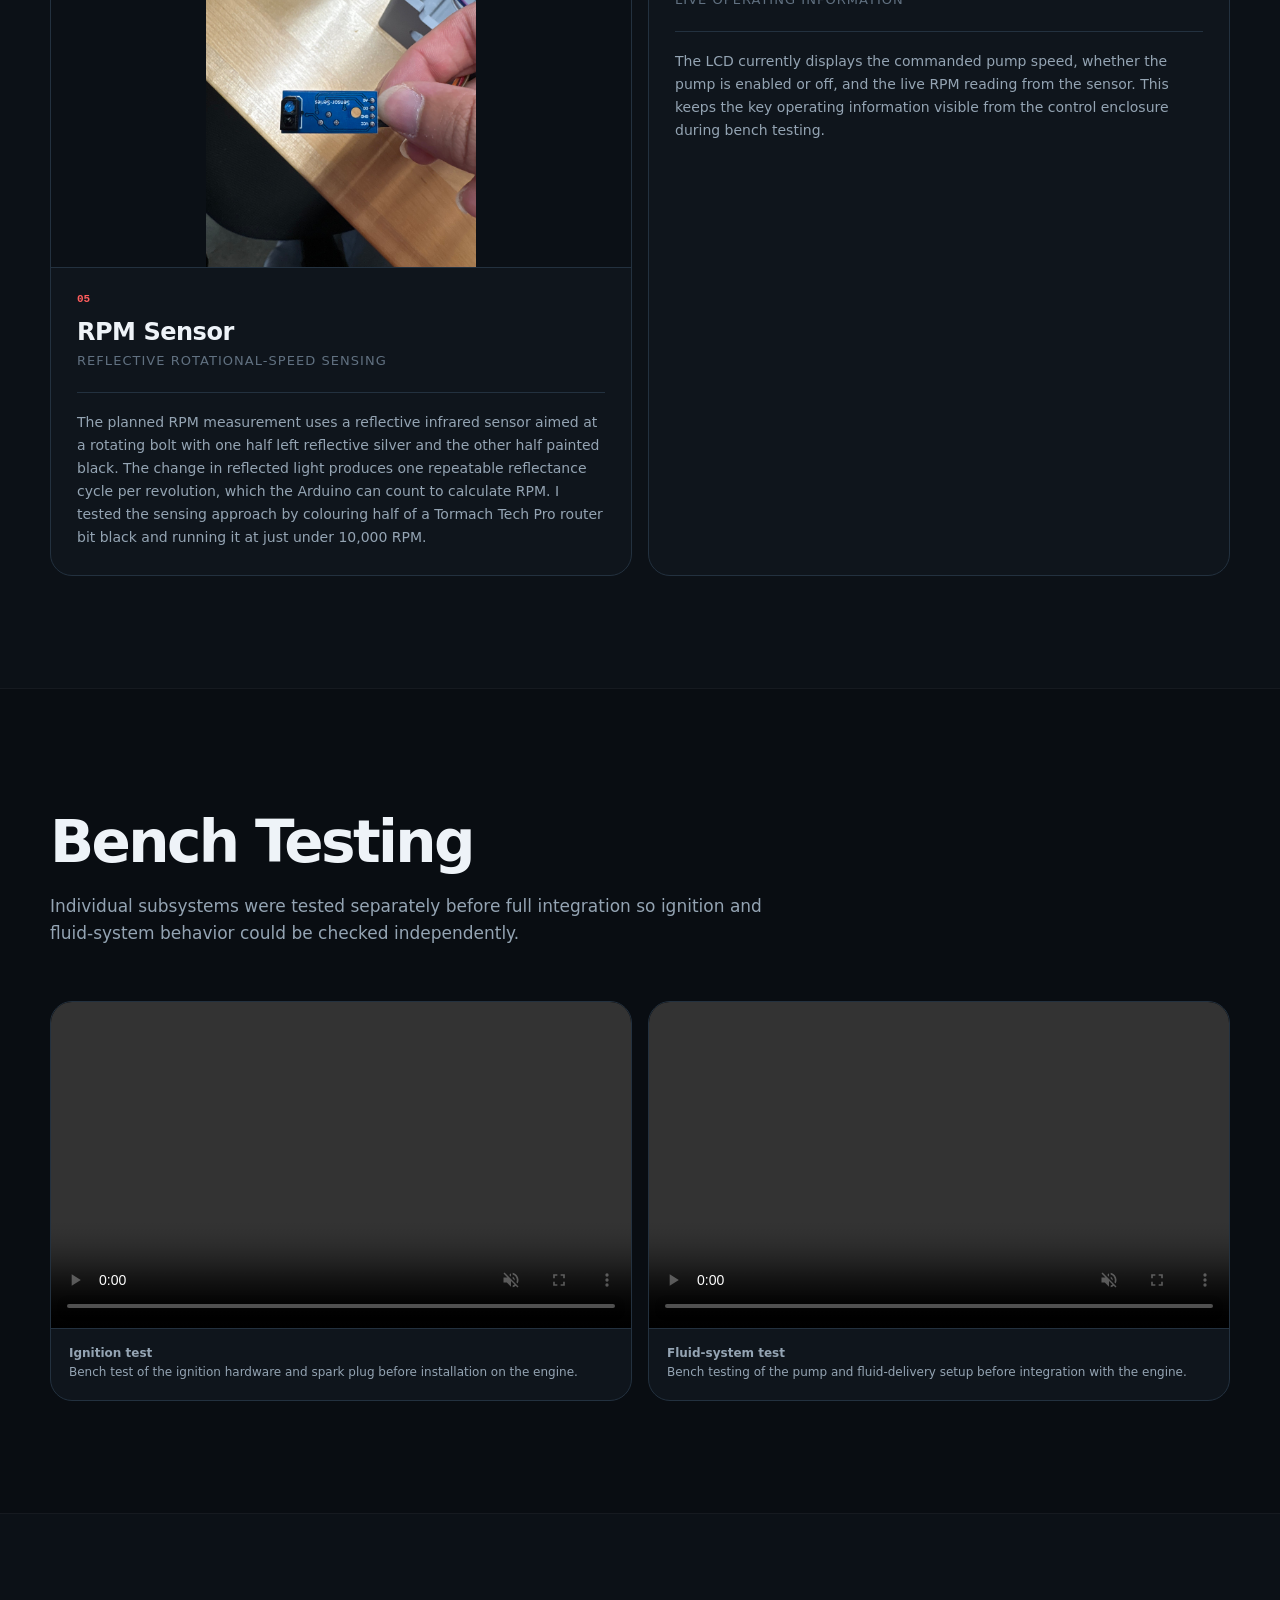
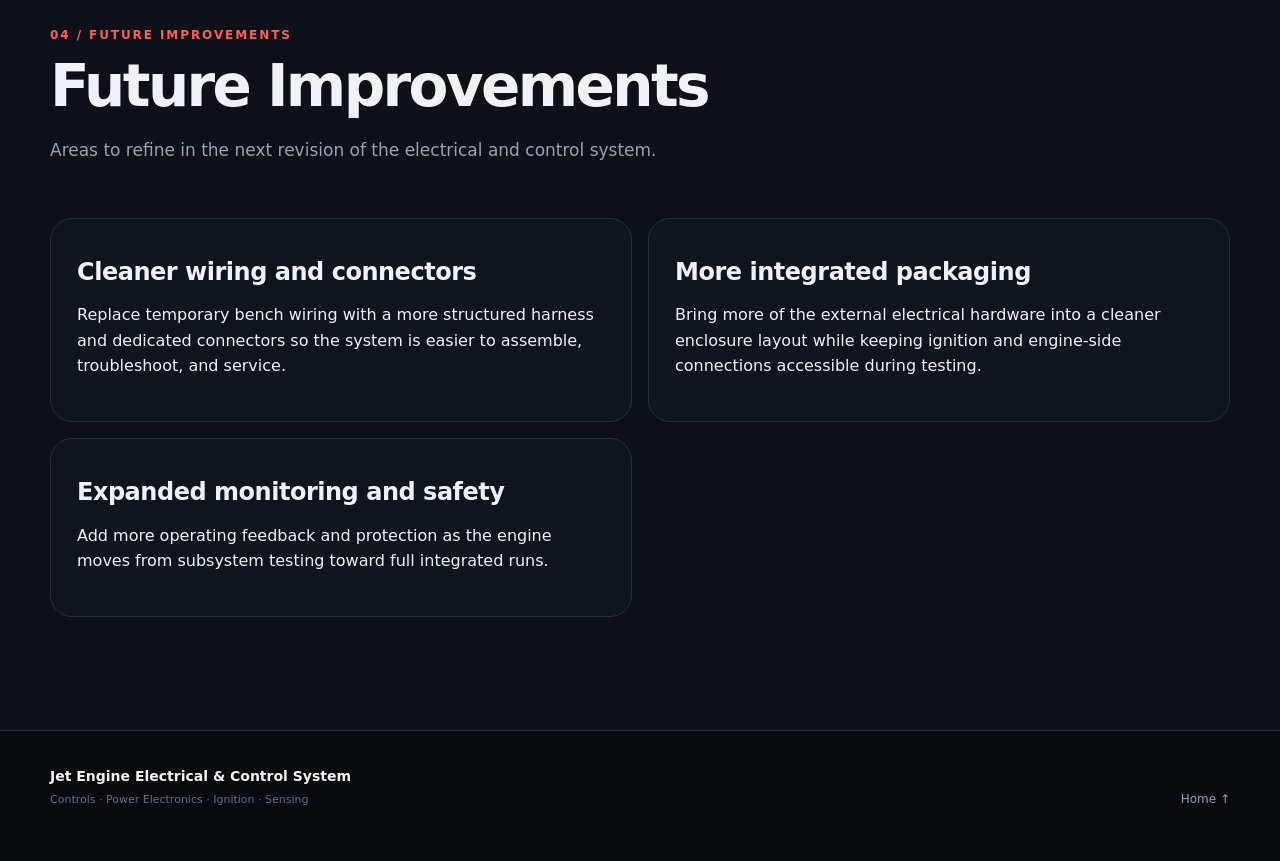
==== commit cb4a41c9: "Add files via upload" ====
--- a/jet-engine-electrical.html
+++ b/jet-engine-electrical.html
@@ -36,7 +36,7 @@
       <div class="jet-overview-grid">
         <figure class="photo-card reveal jet-contained-photo"><img src="assets/jet-control-box.jpg" alt="Inside the jet engine electrical control enclosure" loading="lazy" /><figcaption><strong>Control enclosure</strong><br>Controller, relay board, motor driver, display hardware, and wiring integrated into the printed enclosure.</figcaption></figure>
         <div class="jet-overview-copy">
-          <article class="story reveal jet-summary-card"><div class="card-label">Why a jet engine?</div><h3>Supporting a fully custom engine build.</h3><p>A group of my peers took on the challenge of designing and building a jet engine entirely from scratch. Their experience was focused more on the mechanical side than electronics, so they asked me to design and build the electrical and control system for the engine.</p></article>
+          <article class="story reveal jet-summary-card"><div class="card-label">Why a jet engine?</div><h3>Supporting a fully custom engine build.</h3><p>A group of my peers took on the challenge of designing and building a low-cost jet engine entirely from scratch. Their experience was focused more on the mechanical side than electronics, so they asked me to design and build the electrical and control system for the engine.</p></article>
           <article class="story reveal jet-summary-card"><div class="card-label">System goals</div><h3>Control the key systems needed for the first engine tests.</h3><p>The first iteration needed variable-speed control of the fuel pump, spark-plug ignition, RPM sensing, and an LCD for live operating information. I designed the electronics so these functions could be controlled from one enclosure and expanded as testing progressed.</p></article>
         </div>
       </div>
@@ -46,13 +46,68 @@
       <div class="shell">
         <div class="section-heading reveal"><div class="kicker">02 / SYSTEM</div><h2>Electrical System</h2><p>Each major subsystem is documented separately so the controller, switching, motor drive, ignition, sensing, display, and power hardware can be explained clearly.</p></div>
         <div class="component-grid">
-          <article class="component-card reveal"><div class="component-number">01</div><h3>Microcontroller</h3><p class="component-subtitle">Main system controller</p><div class="component-writeup"><strong>Write-up</strong><p>Add the controller model, why it was selected, what signals it reads, what outputs it controls, and any important firmware details.</p></div></article>
-          <article class="component-card reveal"><div class="component-number">02</div><h3>4-Channel Relay Module</h3><p class="component-subtitle">Load switching and isolation</p><div class="component-writeup"><strong>Write-up</strong><p>Describe which loads are switched by the relays, why relays were used, and how the relay board interfaces with the controller.</p></div></article>
-          <article class="component-card reveal component-with-photo"><figure class="component-photo"><img src="assets/jet-control-box.jpg" alt="Control enclosure showing relay and motor driver hardware" loading="lazy" /></figure><div class="component-body"><div class="component-number">03</div><h3>High-Current Motor Driver</h3><p class="component-subtitle">Power control for a motorized load</p><div class="component-writeup"><strong>Write-up</strong><p>Add the driver model, controlled load, supply voltage/current requirements, control signal method, and why this driver was chosen.</p></div></div></article>
-          <article class="component-card reveal component-with-photo"><figure class="component-photo"><img src="assets/jet-ignition-assembly.jpg" alt="Jet engine ignition transformer, spark plug, and driver electronics" loading="lazy" /></figure><div class="component-body"><div class="component-number">04</div><h3>Ignition System</h3><p class="component-subtitle">Ignition transformer, driver, and spark plug</p><div class="component-writeup"><strong>Write-up</strong><p>Explain how the ignition circuit is powered and switched, the purpose of the transformer and driver board, and how the spark plug interfaces with the combustor.</p></div></div></article>
-          <article class="component-card reveal component-with-photo"><figure class="component-photo"><img src="assets/jet-rpm-sensor.jpg" alt="Photoelectric RPM sensor module used in the jet engine project" loading="lazy" /></figure><div class="component-body"><div class="component-number">05</div><h3>RPM Sensor</h3><p class="component-subtitle">Rotational-speed feedback</p><div class="component-writeup"><strong>Write-up</strong><p>Add the sensor type, mounting location, signal conditioning, how RPM is calculated, and how the reading is used during engine testing.</p></div></div></article>
-          <article class="component-card reveal"><div class="component-number">06</div><h3>LCD / User Interface</h3><p class="component-subtitle">Operator status and live data</p><div class="component-writeup"><strong>Write-up</strong><p>Describe what information is displayed, how the display connects to the controller, and what controls or status indicators are available to the operator.</p></div></article>
-          <article class="component-card reveal"><div class="component-number">07</div><h3>Power &amp; Safety Controls</h3><p class="component-subtitle">Power distribution and shutdown path</p><div class="component-writeup"><strong>Write-up</strong><p>Add the power supplies, protection, emergency-stop behavior, connector choices, grounding strategy, and any safety interlocks.</p></div></article>
+          <article class="component-card reveal">
+            <div class="component-number">01</div>
+            <h3>Arduino Mega</h3>
+            <p class="component-subtitle">Main system controller</p>
+            <div class="component-writeup">
+              <p>The Arduino Mega was chosen for its large number of available I/O pins, which gives the system enough headroom to control several subsystems from a single controller while still leaving room for expansion. It also provides a low-cost and well-supported platform for developing and testing the first version of the control system.</p>
+            </div>
+          </article>
+
+          <article class="component-card reveal">
+            <div class="component-number">02</div>
+            <h3>Solenoid</h3>
+            <p class="component-subtitle">Fuel-flow shutoff control</p>
+            <div class="component-writeup">
+              <p>The fuel solenoid is normally closed, so fuel flow is blocked when it is not energized. Because the Arduino cannot supply the voltage or current required by the solenoid directly, a 4-channel relay module lets the Arduino use a low-power control signal to switch the solenoid's separate power-supply circuit on and off.</p>
+            </div>
+          </article>
+
+          <article class="component-card reveal component-with-photo">
+            <figure class="component-photo"><img src="assets/jet-control-box.jpg" alt="Control enclosure showing relay and motor driver hardware" loading="lazy" /></figure>
+            <div class="component-body">
+              <div class="component-number">03</div>
+              <h3>Fuel Pump</h3>
+              <p class="component-subtitle">Variable-speed fuel delivery</p>
+              <div class="component-writeup">
+                <p>The fuel pump is powered from a separate power supply through a motor driver. The Arduino sends the driver a low-power control signal, allowing it to vary the pump speed without having to source the pump's current itself. This separates the high-current motor load from the microcontroller while still giving the software direct control over fuel-pump output.</p>
+              </div>
+            </div>
+          </article>
+
+          <article class="component-card reveal component-with-photo">
+            <figure class="component-photo"><img src="assets/jet-ignition-assembly.jpg" alt="Jet engine ignition transformer, spark plug, and ZVS driver electronics" loading="lazy" /></figure>
+            <div class="component-body">
+              <div class="component-number">04</div>
+              <h3>Spark Plug &amp; Ignition</h3>
+              <p class="component-subtitle">High-voltage ignition system</p>
+              <div class="component-writeup">
+                <p>The spark plug is driven by a ZVS high-frequency driver and a step-up transformer. The ZVS circuit takes DC power from the supply and rapidly switches current through the transformer primary, producing a high-frequency alternating waveform. The transformer then steps this voltage up to the high level needed to create a spark across the spark-plug gap.</p>
+              </div>
+            </div>
+          </article>
+
+          <article class="component-card reveal component-with-photo">
+            <figure class="component-photo"><img src="assets/jet-rpm-sensor.jpg" alt="Reflective infrared RPM sensor module used in the jet engine project" loading="lazy" /></figure>
+            <div class="component-body">
+              <div class="component-number">05</div>
+              <h3>RPM Sensor</h3>
+              <p class="component-subtitle">Reflective rotational-speed sensing</p>
+              <div class="component-writeup">
+                <p>The planned RPM measurement uses a reflective infrared sensor aimed at a rotating bolt with one half left reflective silver and the other half painted black. The change in reflected light produces one repeatable reflectance cycle per revolution, which the Arduino can count to calculate RPM. I tested the sensing approach by colouring half of a Tormach Tech Pro router bit black and running it at just under 10,000 RPM.</p>
+              </div>
+            </div>
+          </article>
+
+          <article class="component-card reveal">
+            <div class="component-number">06</div>
+            <h3>LCD Display</h3>
+            <p class="component-subtitle">Live operating information</p>
+            <div class="component-writeup">
+              <p>The LCD currently displays the commanded pump speed, whether the pump is enabled or off, and the live RPM reading from the sensor. This keeps the key operating information visible from the control enclosure during bench testing.</p>
+            </div>
+          </article>
         </div>
       </div>
     </section>
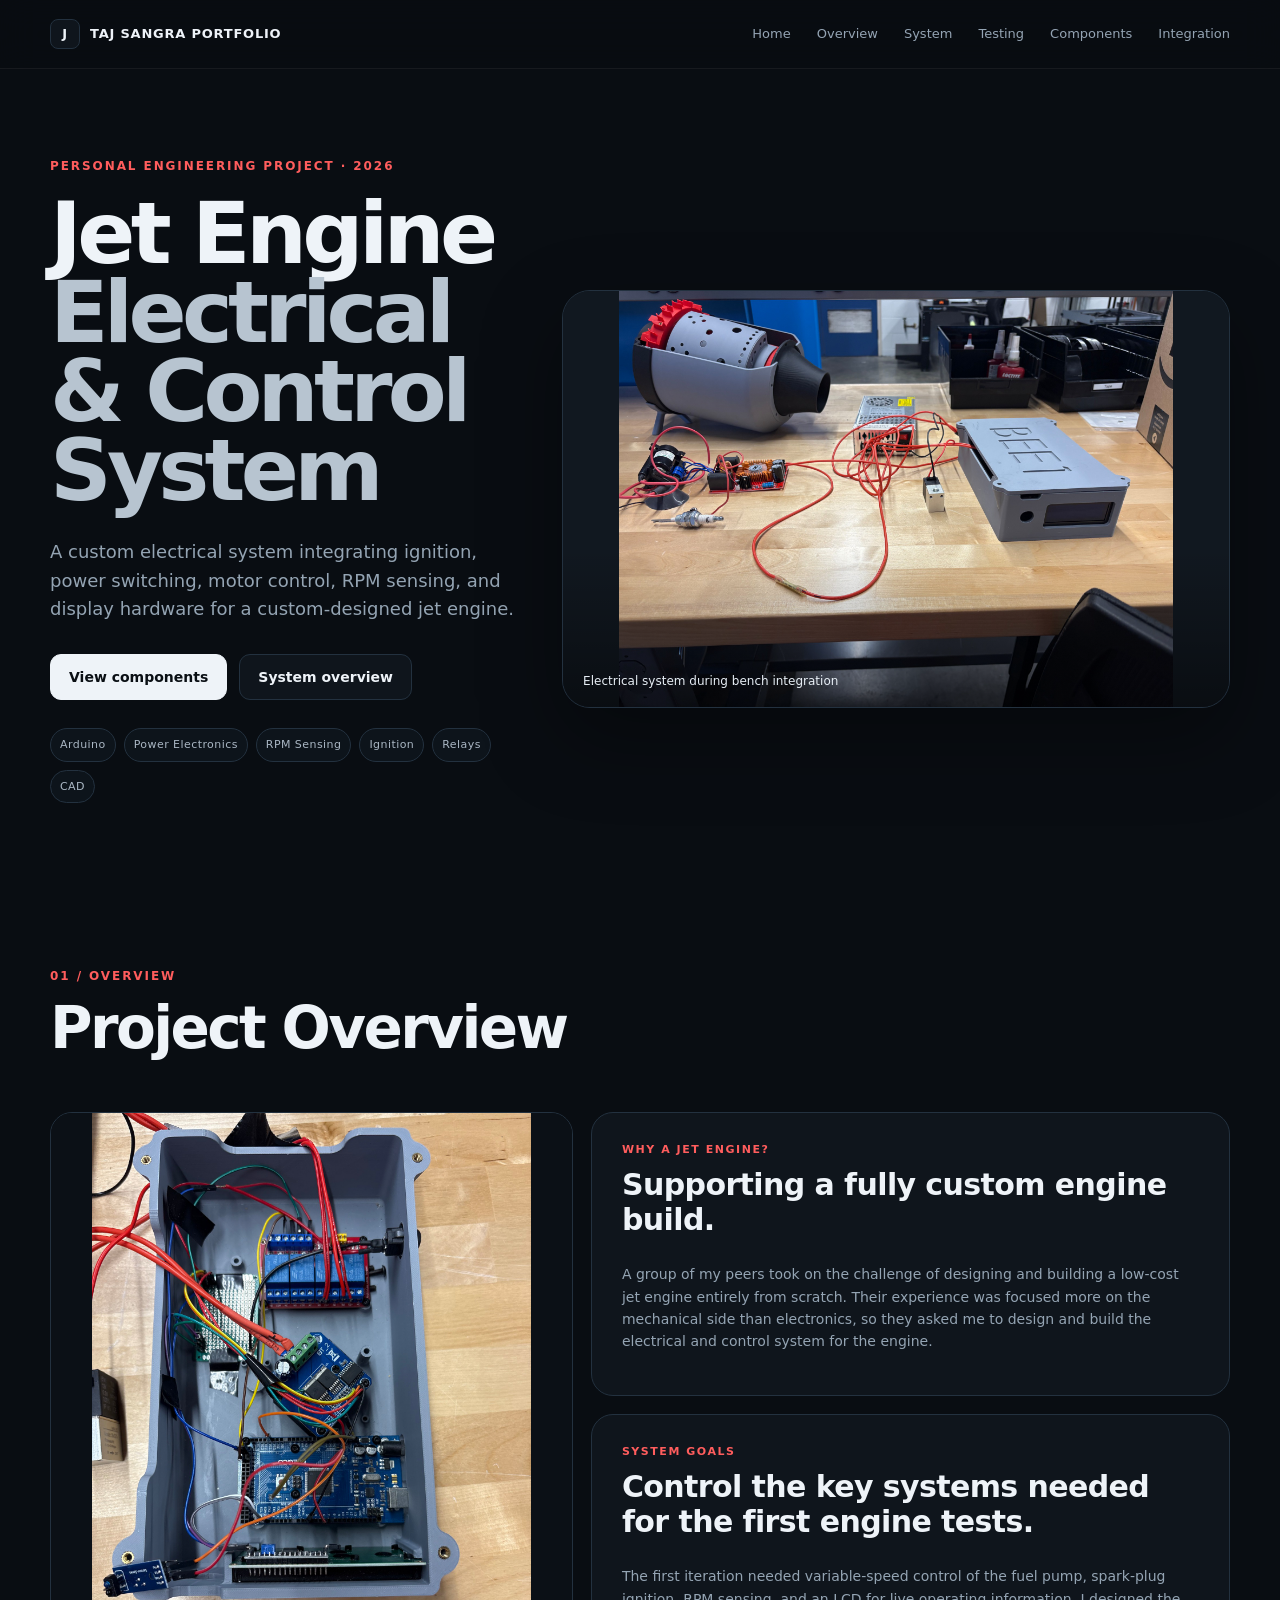
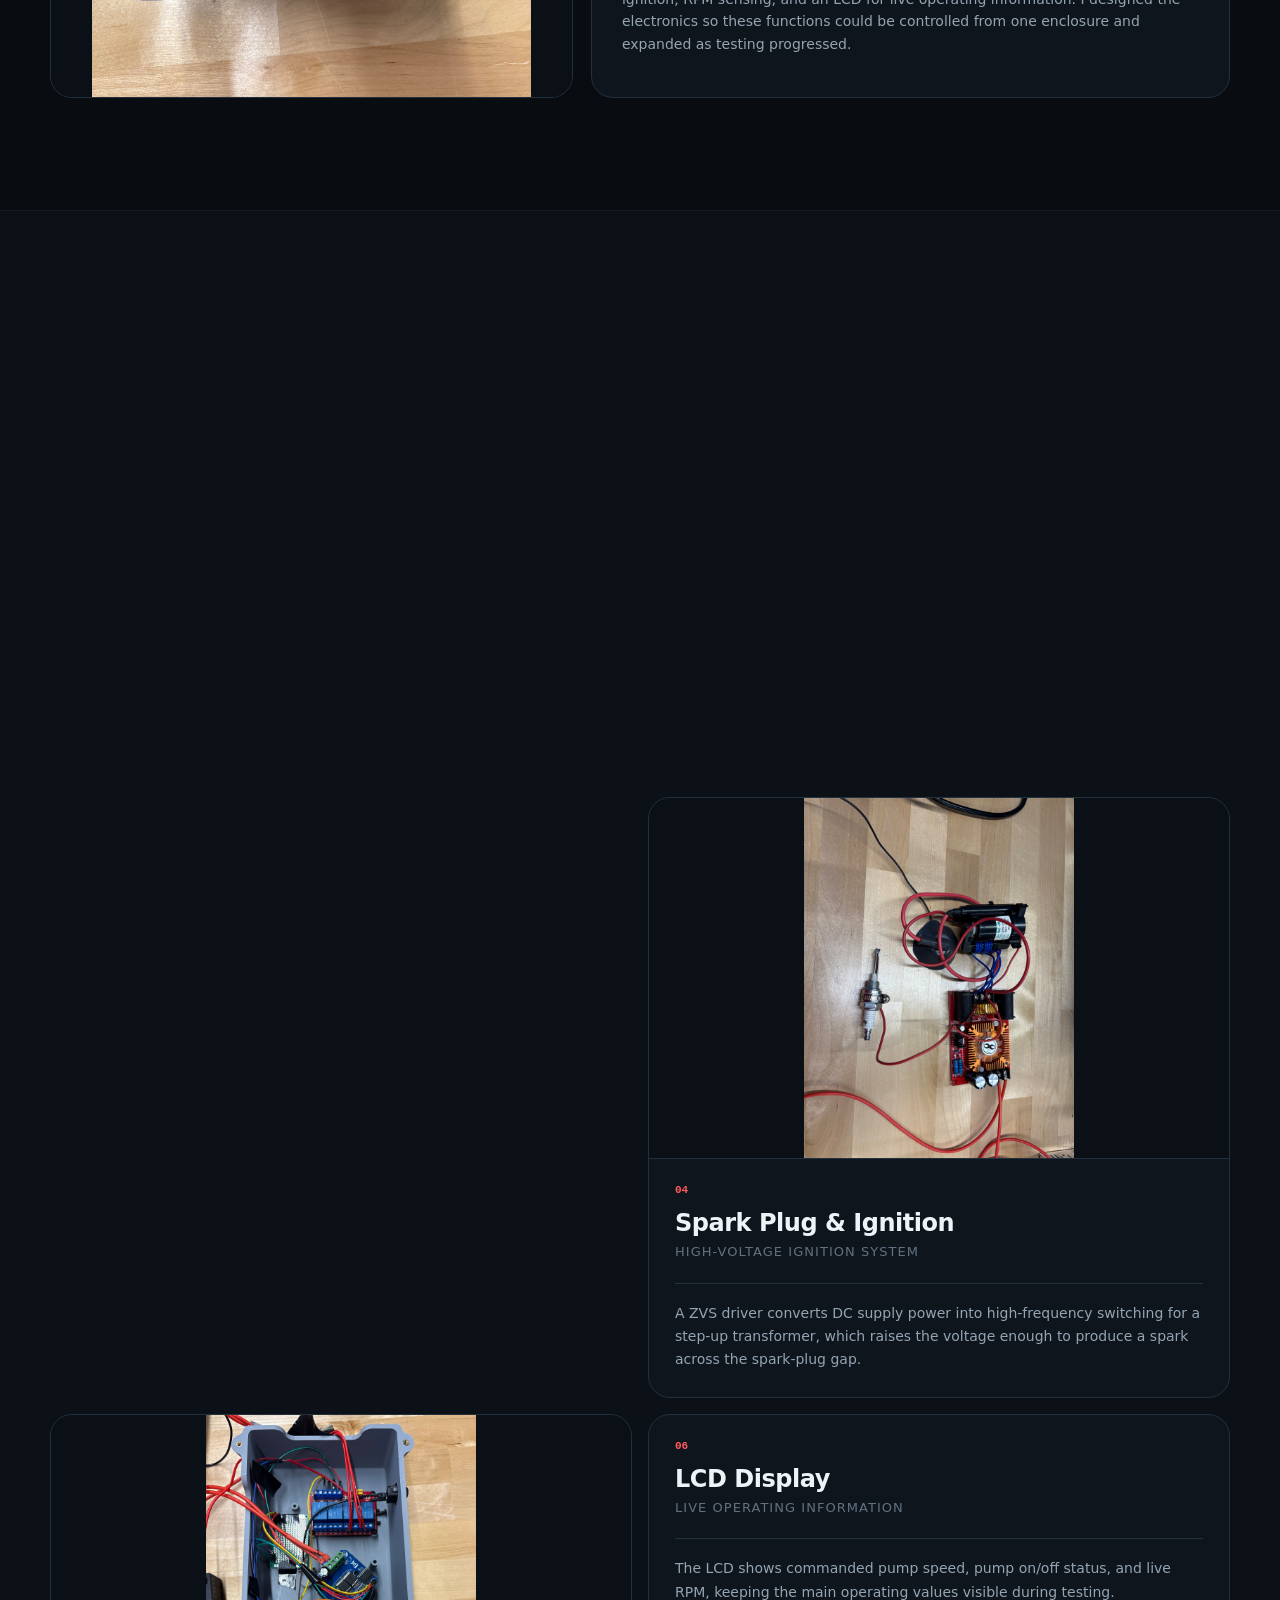
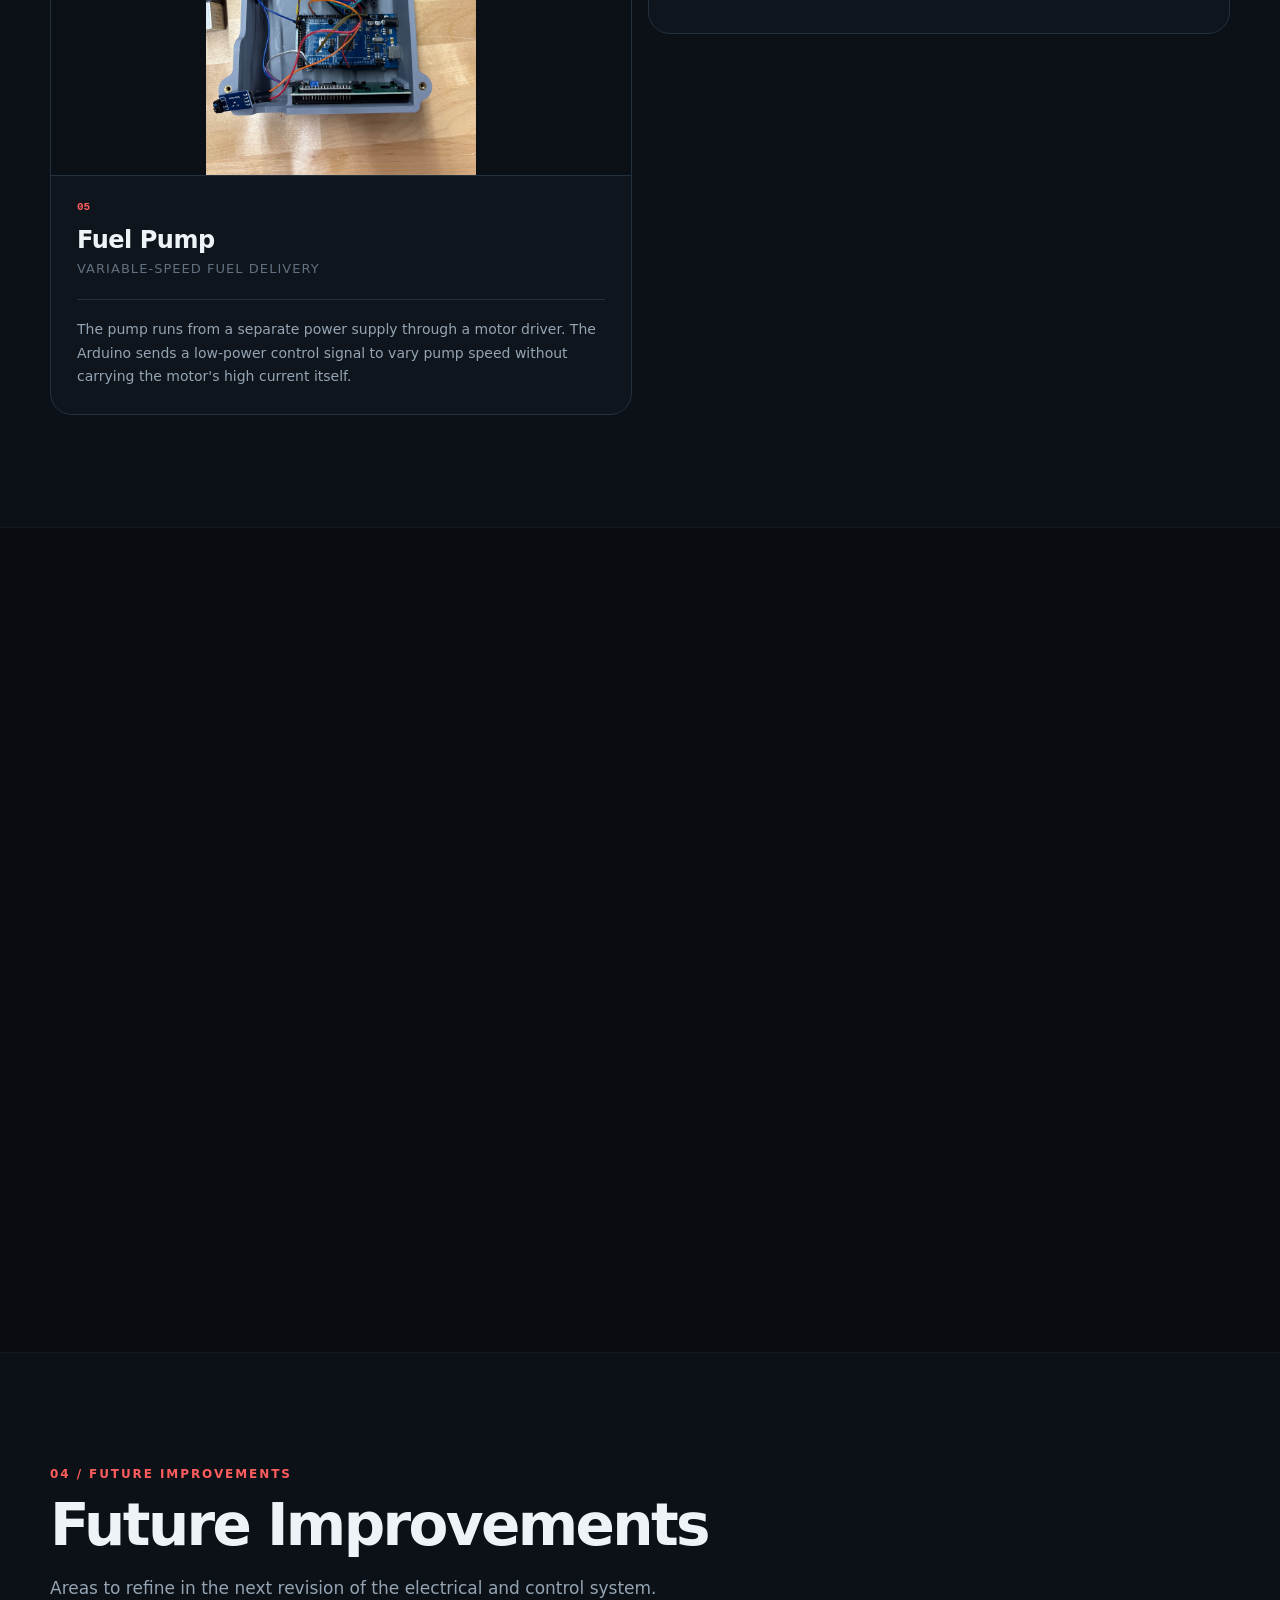
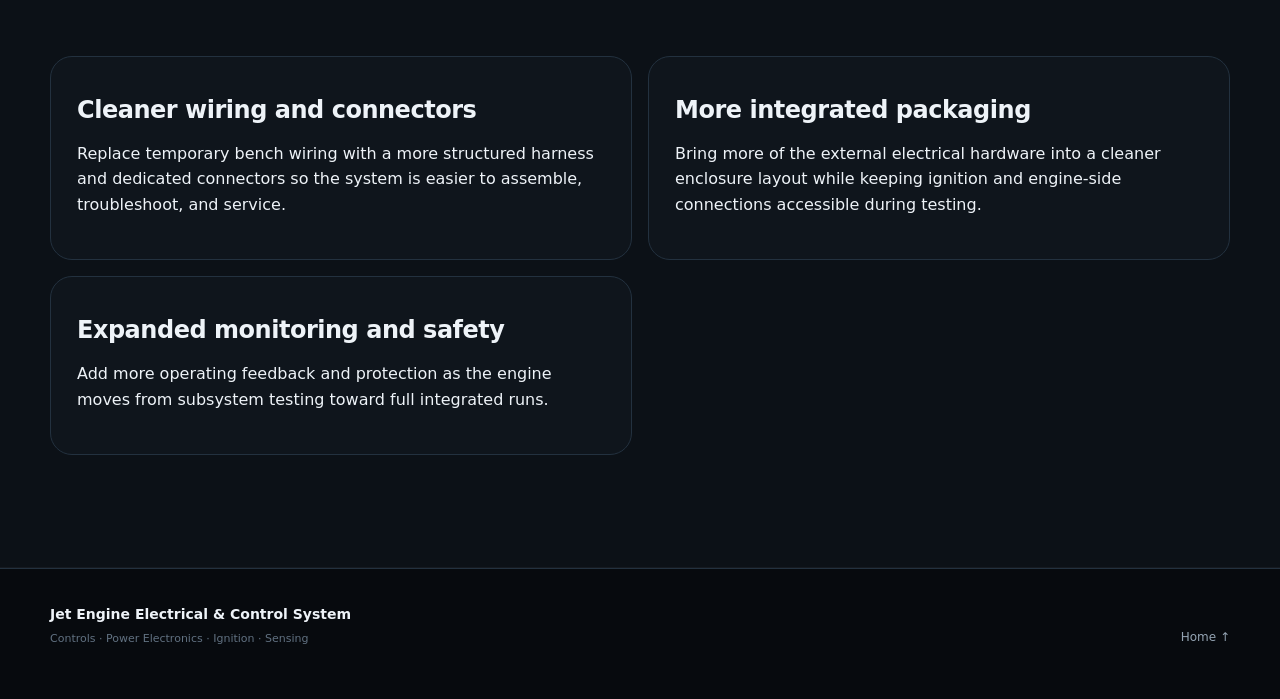
==== commit f60fe443: "Add files via upload" ====
--- a/jet-engine-electrical.html
+++ b/jet-engine-electrical.html
@@ -7,6 +7,10 @@
   <meta name="theme-color" content="#090d12" />
   <title>Jet Engine Electrical &amp; Control System — Taj Sangra</title>
   <link rel="stylesheet" href="styles.css" />
+  <style>
+    .component-card.compact-card{align-self:start;min-height:220px}
+    @media(max-width:900px){.component-card.compact-card{min-height:0}}
+  </style>
 </head>
 <body>
   <div class="scroll-progress" aria-hidden="true"><span id="scrollBar"></span></div>
@@ -51,7 +55,7 @@
             <h3>Arduino Mega</h3>
             <p class="component-subtitle">Main system controller</p>
             <div class="component-writeup">
-              <p>The Arduino Mega was chosen for its large number of available I/O pins, which gives the system enough headroom to control several subsystems from a single controller while still leaving room for expansion. It also provides a low-cost and well-supported platform for developing and testing the first version of the control system.</p>
+              <p>Chosen for its large I/O count, the Arduino Mega can control the pump, solenoid, ignition, RPM sensor, and display from one low-cost, well-supported board while still leaving room for expansion.</p>
             </div>
           </article>
 
@@ -60,19 +64,16 @@
             <h3>Solenoid</h3>
             <p class="component-subtitle">Fuel-flow shutoff control</p>
             <div class="component-writeup">
-              <p>The fuel solenoid is normally closed, so fuel flow is blocked when it is not energized. Because the Arduino cannot supply the voltage or current required by the solenoid directly, a 4-channel relay module lets the Arduino use a low-power control signal to switch the solenoid's separate power-supply circuit on and off.</p>
+              <p>The normally closed fuel solenoid blocks flow when unpowered. A 4-channel relay lets the Arduino switch its separate higher-power supply circuit using only a low-power control signal.</p>
             </div>
           </article>
 
-          <article class="component-card reveal component-with-photo">
-            <figure class="component-photo"><img src="assets/jet-control-box.jpg" alt="Control enclosure showing relay and motor driver hardware" loading="lazy" /></figure>
-            <div class="component-body">
-              <div class="component-number">03</div>
-              <h3>Fuel Pump</h3>
-              <p class="component-subtitle">Variable-speed fuel delivery</p>
-              <div class="component-writeup">
-                <p>The fuel pump is powered from a separate power supply through a motor driver. The Arduino sends the driver a low-power control signal, allowing it to vary the pump speed without having to source the pump's current itself. This separates the high-current motor load from the microcontroller while still giving the software direct control over fuel-pump output.</p>
-              </div>
+          <article class="component-card reveal compact-card">
+            <div class="component-number">03</div>
+            <h3>RPM Sensor</h3>
+            <p class="component-subtitle">Reflective rotational-speed sensing</p>
+            <div class="component-writeup">
+              <p>A reflective IR sensor reads a half-silver, half-black rotating target, producing one optical cycle per revolution for RPM calculation. I validated the method on a Tormach Tech Pro router bit at just under 10,000 RPM.</p>
             </div>
           </article>
 
@@ -83,29 +84,29 @@
               <h3>Spark Plug &amp; Ignition</h3>
               <p class="component-subtitle">High-voltage ignition system</p>
               <div class="component-writeup">
-                <p>The spark plug is driven by a ZVS high-frequency driver and a step-up transformer. The ZVS circuit takes DC power from the supply and rapidly switches current through the transformer primary, producing a high-frequency alternating waveform. The transformer then steps this voltage up to the high level needed to create a spark across the spark-plug gap.</p>
+                <p>A ZVS driver converts DC supply power into high-frequency switching for a step-up transformer, which raises the voltage enough to produce a spark across the spark-plug gap.</p>
               </div>
             </div>
           </article>
 
           <article class="component-card reveal component-with-photo">
-            <figure class="component-photo"><img src="assets/jet-rpm-sensor.jpg" alt="Reflective infrared RPM sensor module used in the jet engine project" loading="lazy" /></figure>
+            <figure class="component-photo"><img src="assets/jet-control-box.jpg" alt="Control enclosure showing relay and motor driver hardware" loading="lazy" /></figure>
             <div class="component-body">
               <div class="component-number">05</div>
-              <h3>RPM Sensor</h3>
-              <p class="component-subtitle">Reflective rotational-speed sensing</p>
+              <h3>Fuel Pump</h3>
+              <p class="component-subtitle">Variable-speed fuel delivery</p>
               <div class="component-writeup">
-                <p>The planned RPM measurement uses a reflective infrared sensor aimed at a rotating bolt with one half left reflective silver and the other half painted black. The change in reflected light produces one repeatable reflectance cycle per revolution, which the Arduino can count to calculate RPM. I tested the sensing approach by colouring half of a Tormach Tech Pro router bit black and running it at just under 10,000 RPM.</p>
+                <p>The pump runs from a separate power supply through a motor driver. The Arduino sends a low-power control signal to vary pump speed without carrying the motor's high current itself.</p>
               </div>
             </div>
           </article>
 
-          <article class="component-card reveal">
+          <article class="component-card reveal compact-card">
             <div class="component-number">06</div>
             <h3>LCD Display</h3>
             <p class="component-subtitle">Live operating information</p>
             <div class="component-writeup">
-              <p>The LCD currently displays the commanded pump speed, whether the pump is enabled or off, and the live RPM reading from the sensor. This keeps the key operating information visible from the control enclosure during bench testing.</p>
+              <p>The LCD shows commanded pump speed, pump on/off status, and live RPM, keeping the main operating values visible during testing.</p>
             </div>
           </article>
         </div>
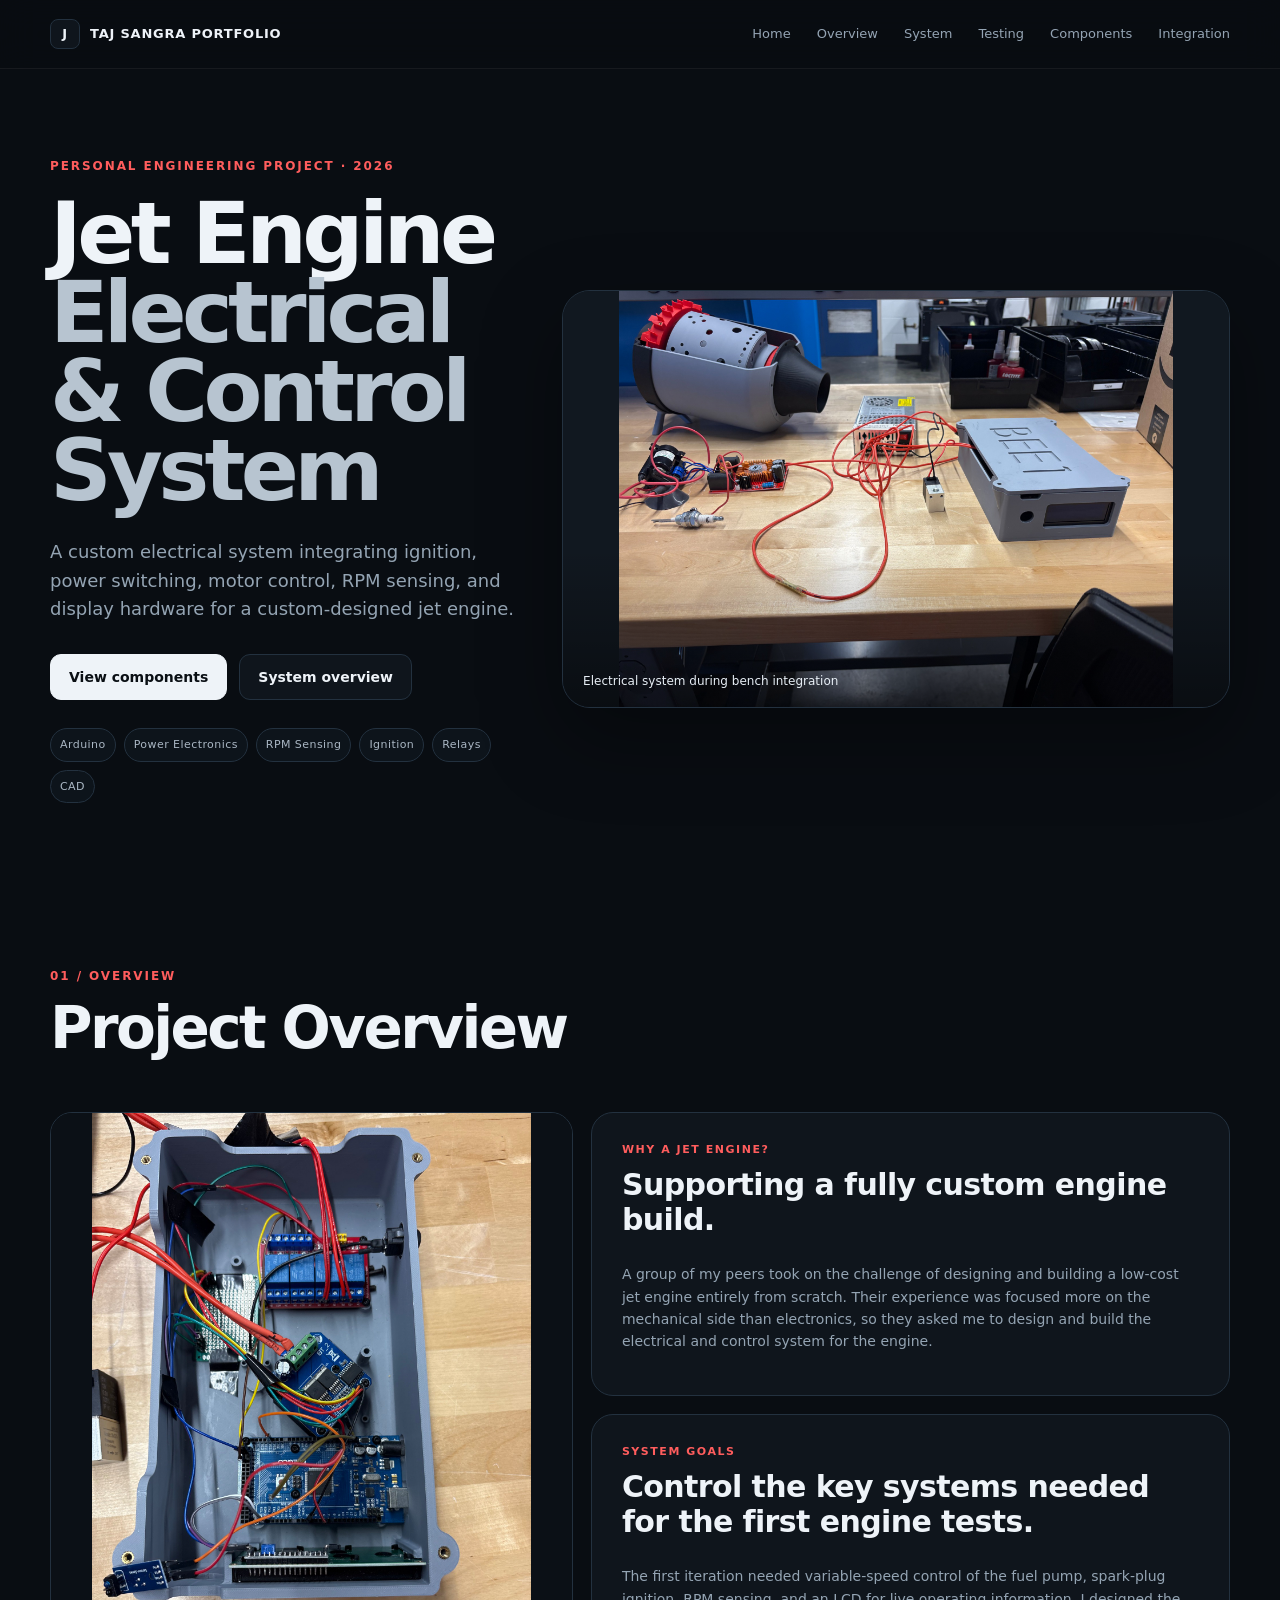
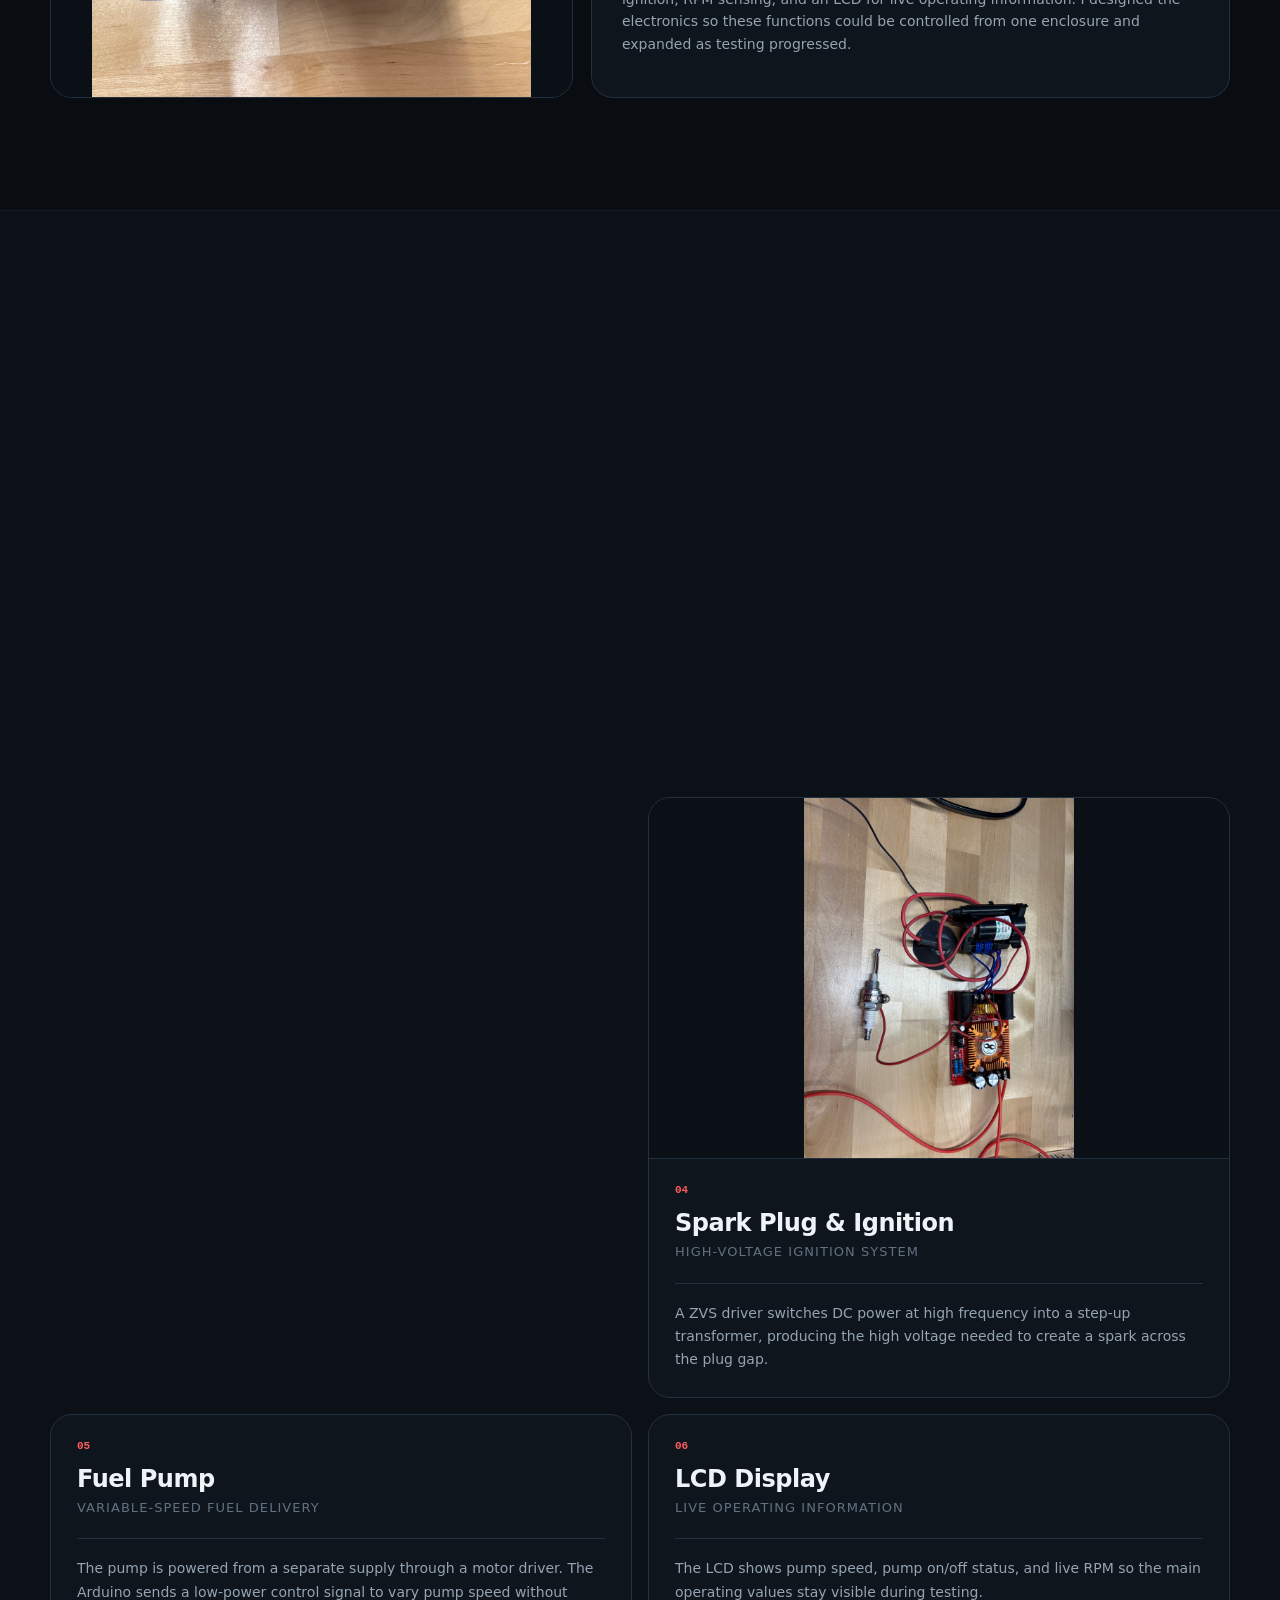
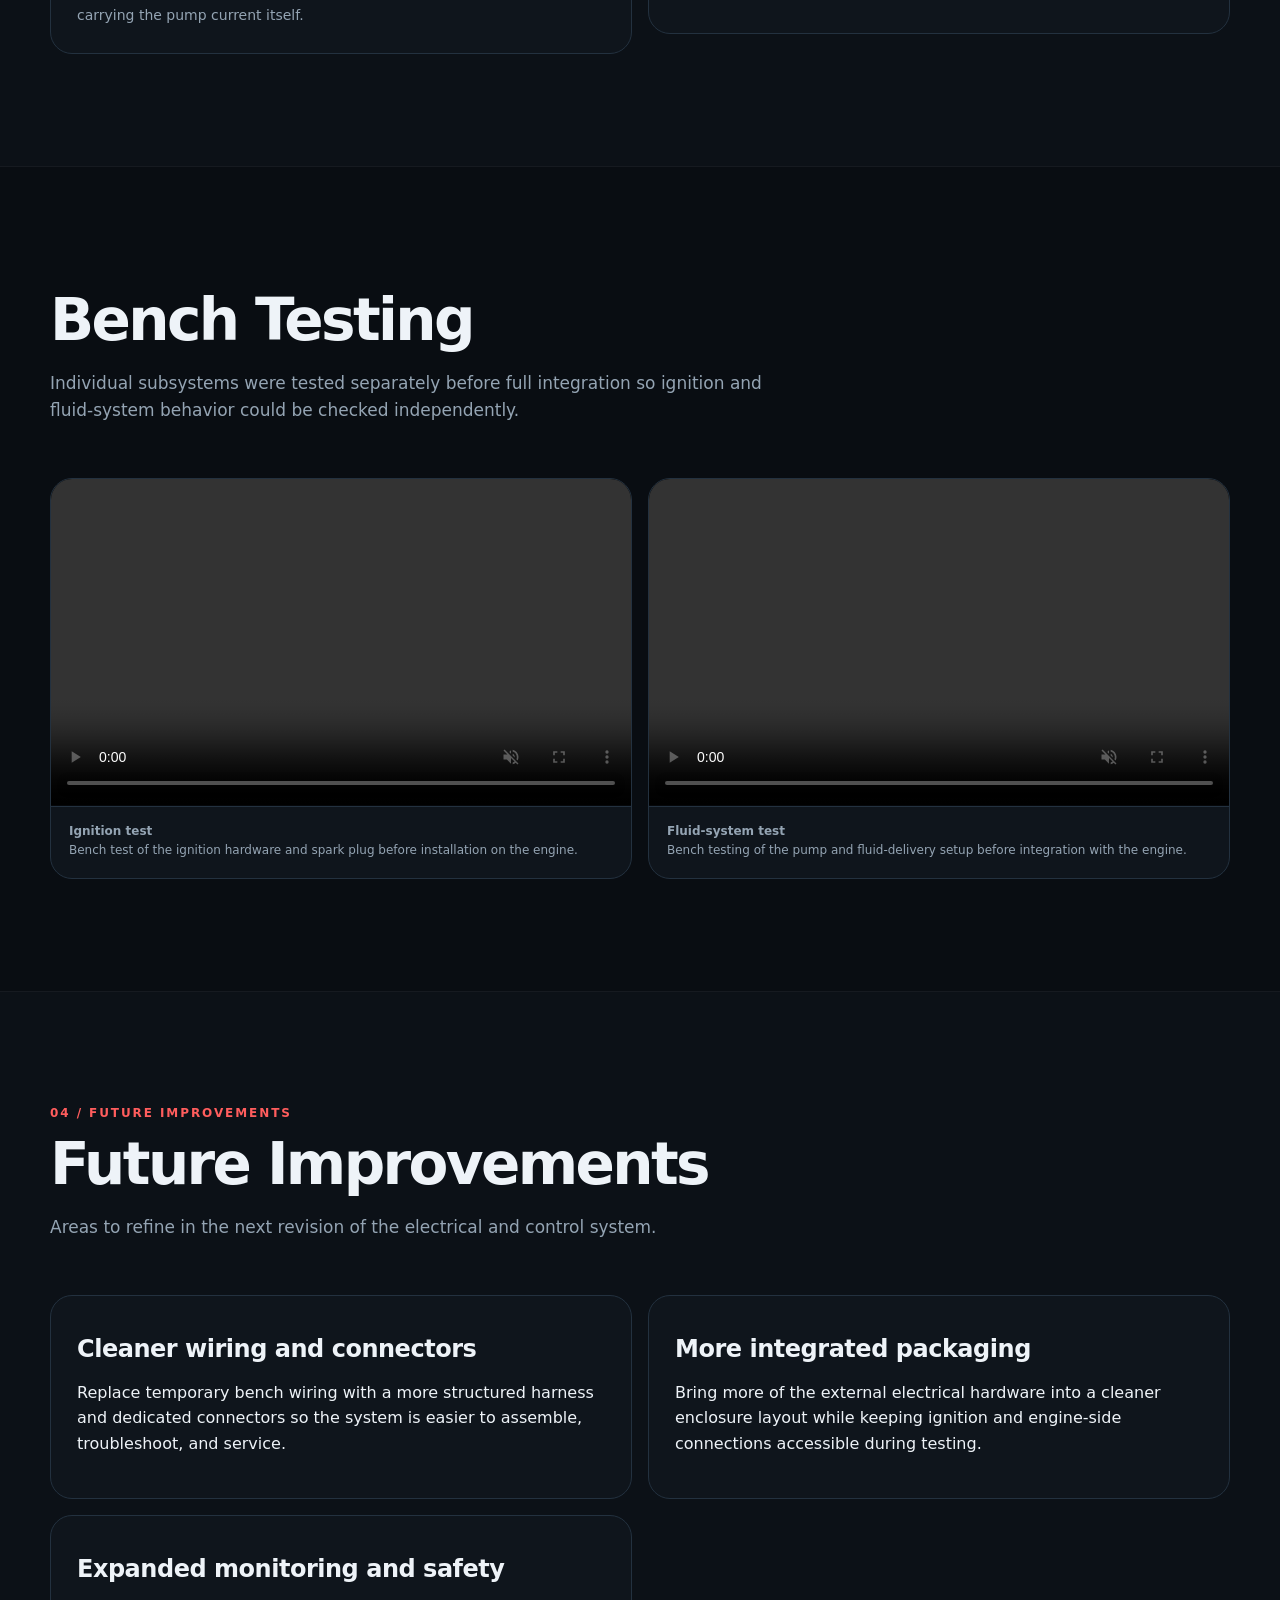
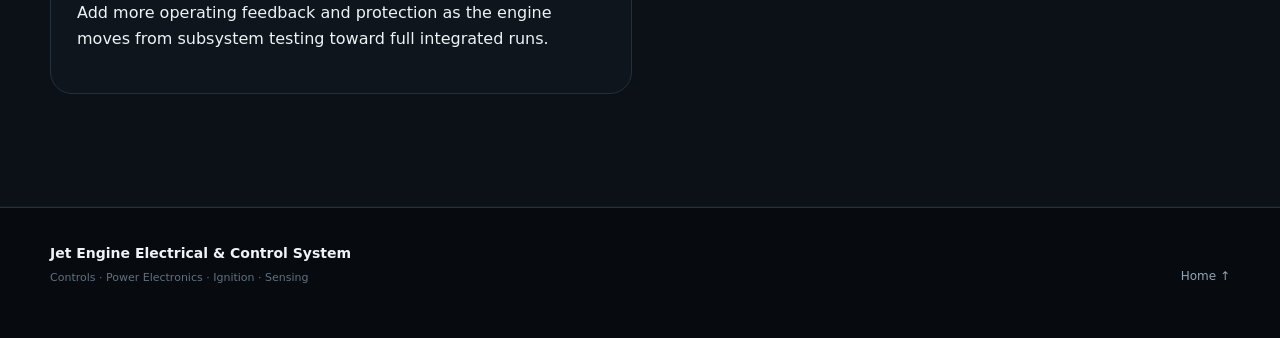
==== commit 54ce1b77: "Add files via upload" ====
--- a/jet-engine-electrical.html
+++ b/jet-engine-electrical.html
@@ -55,7 +55,7 @@
             <h3>Arduino Mega</h3>
             <p class="component-subtitle">Main system controller</p>
             <div class="component-writeup">
-              <p>Chosen for its large I/O count, the Arduino Mega can control the pump, solenoid, ignition, RPM sensor, and display from one low-cost, well-supported board while still leaving room for expansion.</p>
+              <p>The Arduino Mega was chosen for its large I/O count, allowing the pump, solenoid, ignition, RPM sensor, and display to be controlled from one low-cost board with room for expansion.</p>
             </div>
           </article>
 
@@ -64,7 +64,7 @@
             <h3>Solenoid</h3>
             <p class="component-subtitle">Fuel-flow shutoff control</p>
             <div class="component-writeup">
-              <p>The normally closed fuel solenoid blocks flow when unpowered. A 4-channel relay lets the Arduino switch its separate higher-power supply circuit using only a low-power control signal.</p>
+              <p>The normally closed solenoid blocks fuel flow when unpowered. A 4-channel relay lets the Arduino switch the solenoid’s higher-power supply using a low-power control signal.</p>
             </div>
           </article>
 
@@ -73,7 +73,7 @@
             <h3>RPM Sensor</h3>
             <p class="component-subtitle">Reflective rotational-speed sensing</p>
             <div class="component-writeup">
-              <p>A reflective IR sensor reads a half-silver, half-black rotating target, producing one optical cycle per revolution for RPM calculation. I validated the method on a Tormach Tech Pro router bit at just under 10,000 RPM.</p>
+              <p>A reflective IR sensor reads a half-silver, half-black rotating target, producing one pulse per revolution for RPM calculation. I validated the method on a Tormach Tech Pro router bit at just under 10,000 RPM.</p>
             </div>
           </article>
 
@@ -84,20 +84,17 @@
               <h3>Spark Plug &amp; Ignition</h3>
               <p class="component-subtitle">High-voltage ignition system</p>
               <div class="component-writeup">
-                <p>A ZVS driver converts DC supply power into high-frequency switching for a step-up transformer, which raises the voltage enough to produce a spark across the spark-plug gap.</p>
+                <p>A ZVS driver switches DC power at high frequency into a step-up transformer, producing the high voltage needed to create a spark across the plug gap.</p>
               </div>
             </div>
           </article>
 
-          <article class="component-card reveal component-with-photo">
-            <figure class="component-photo"><img src="assets/jet-control-box.jpg" alt="Control enclosure showing relay and motor driver hardware" loading="lazy" /></figure>
-            <div class="component-body">
-              <div class="component-number">05</div>
-              <h3>Fuel Pump</h3>
-              <p class="component-subtitle">Variable-speed fuel delivery</p>
-              <div class="component-writeup">
-                <p>The pump runs from a separate power supply through a motor driver. The Arduino sends a low-power control signal to vary pump speed without carrying the motor's high current itself.</p>
-              </div>
+          <article class="component-card reveal compact-card">
+            <div class="component-number">05</div>
+            <h3>Fuel Pump</h3>
+            <p class="component-subtitle">Variable-speed fuel delivery</p>
+            <div class="component-writeup">
+              <p>The pump is powered from a separate supply through a motor driver. The Arduino sends a low-power control signal to vary pump speed without carrying the pump current itself.</p>
             </div>
           </article>
 
@@ -106,7 +103,7 @@
             <h3>LCD Display</h3>
             <p class="component-subtitle">Live operating information</p>
             <div class="component-writeup">
-              <p>The LCD shows commanded pump speed, pump on/off status, and live RPM, keeping the main operating values visible during testing.</p>
+              <p>The LCD shows pump speed, pump on/off status, and live RPM so the main operating values stay visible during testing.</p>
             </div>
           </article>
         </div>
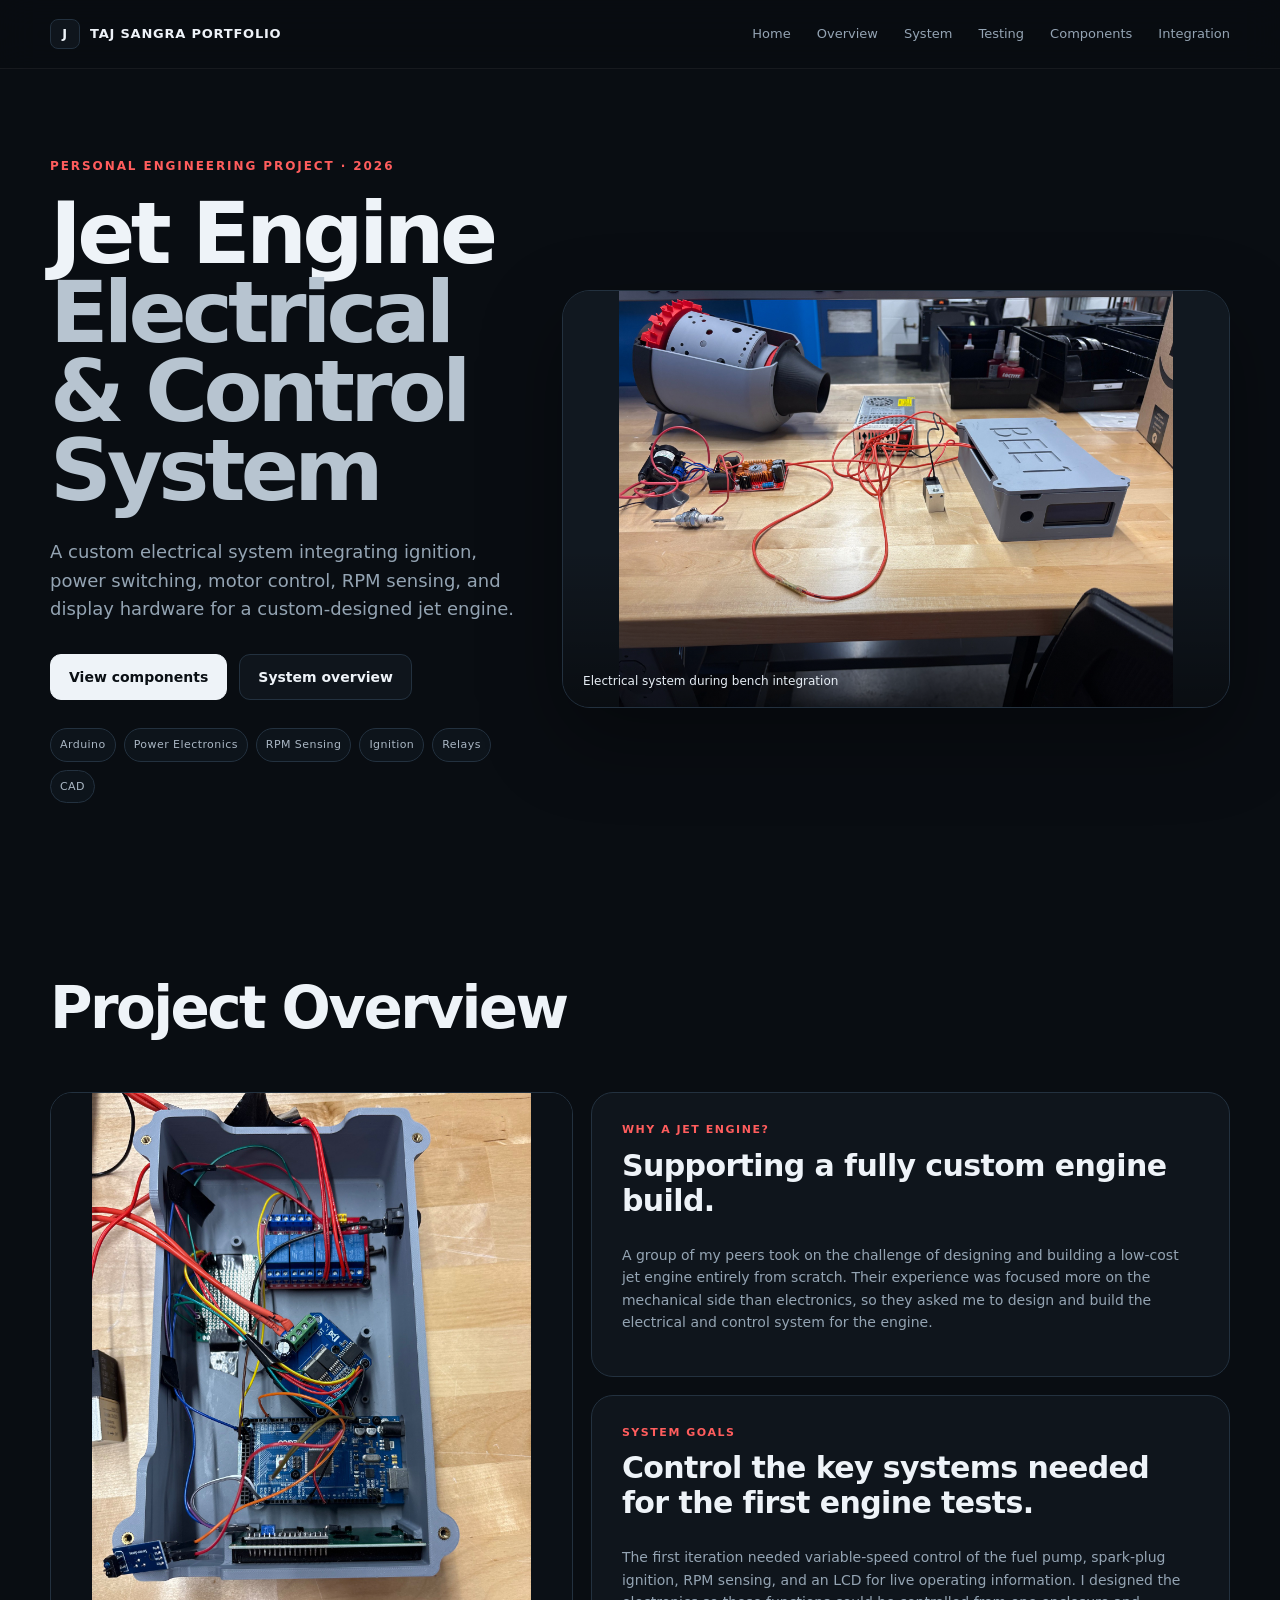
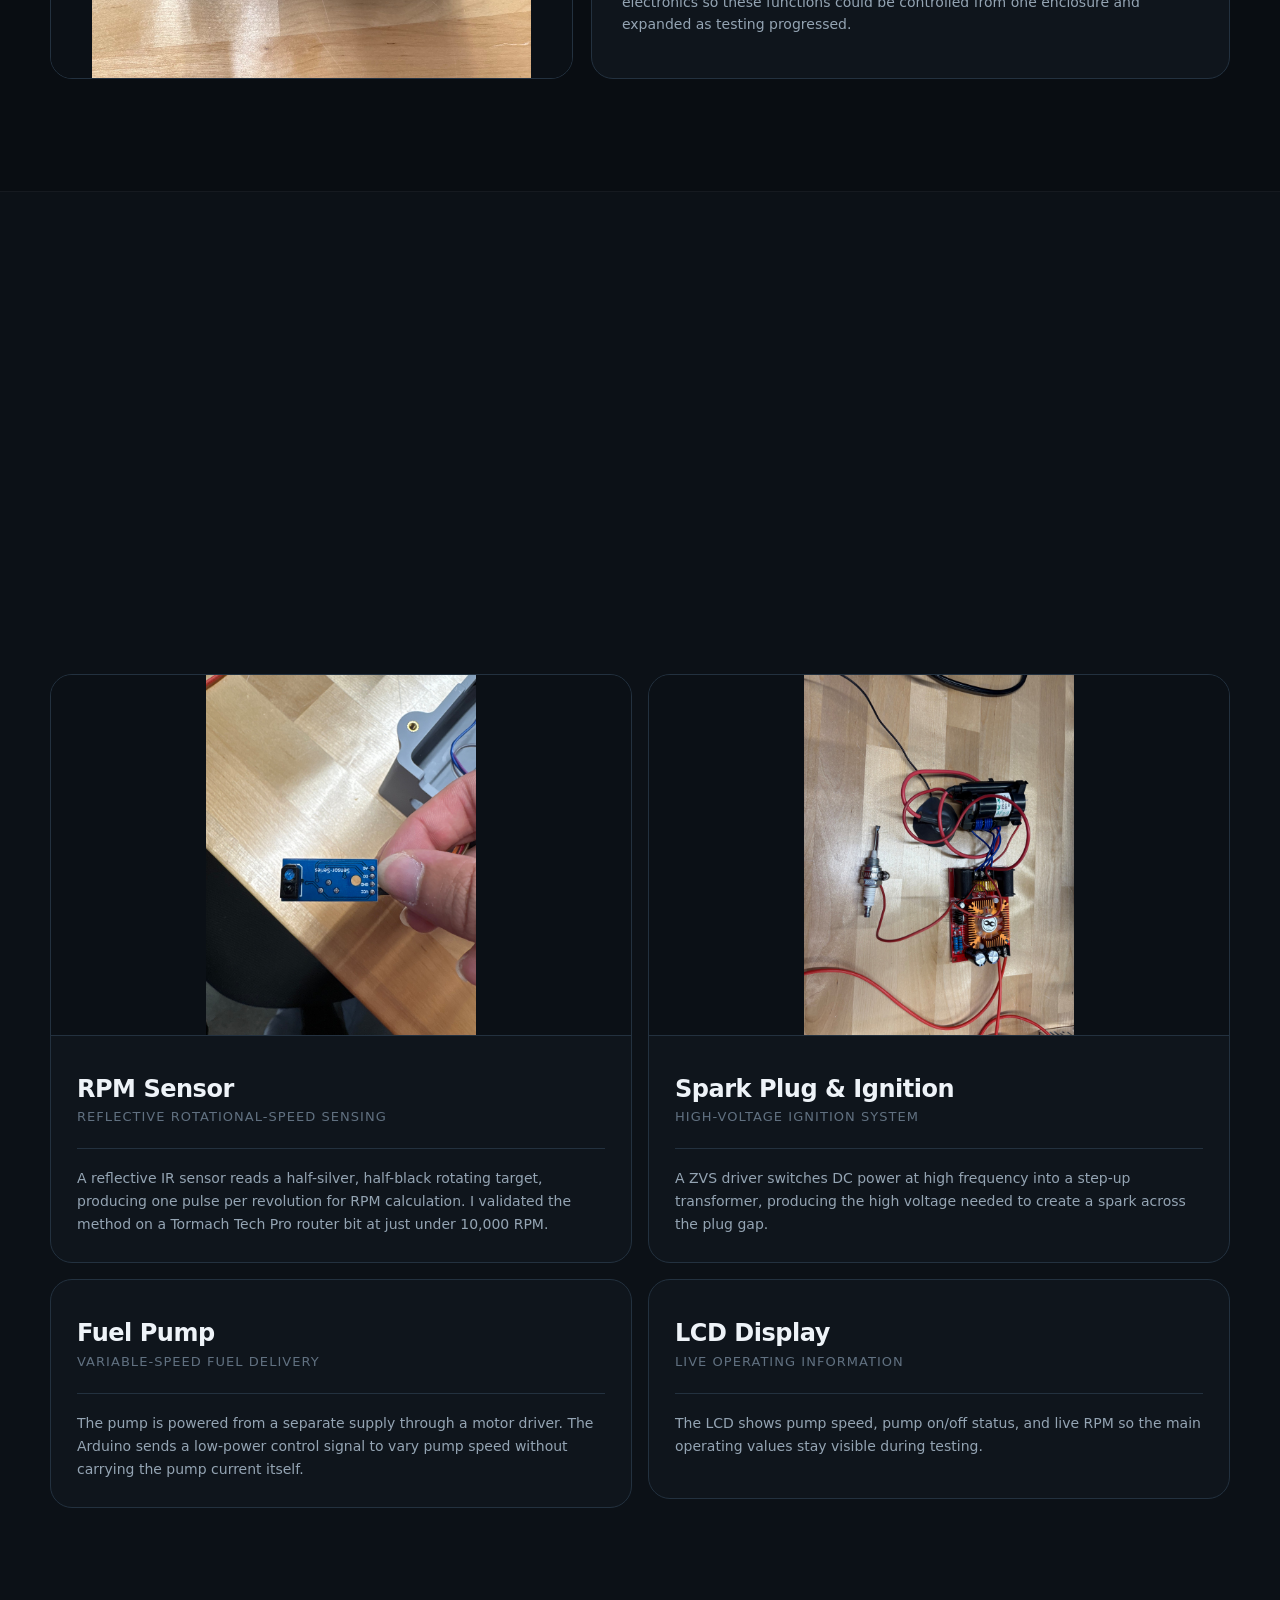
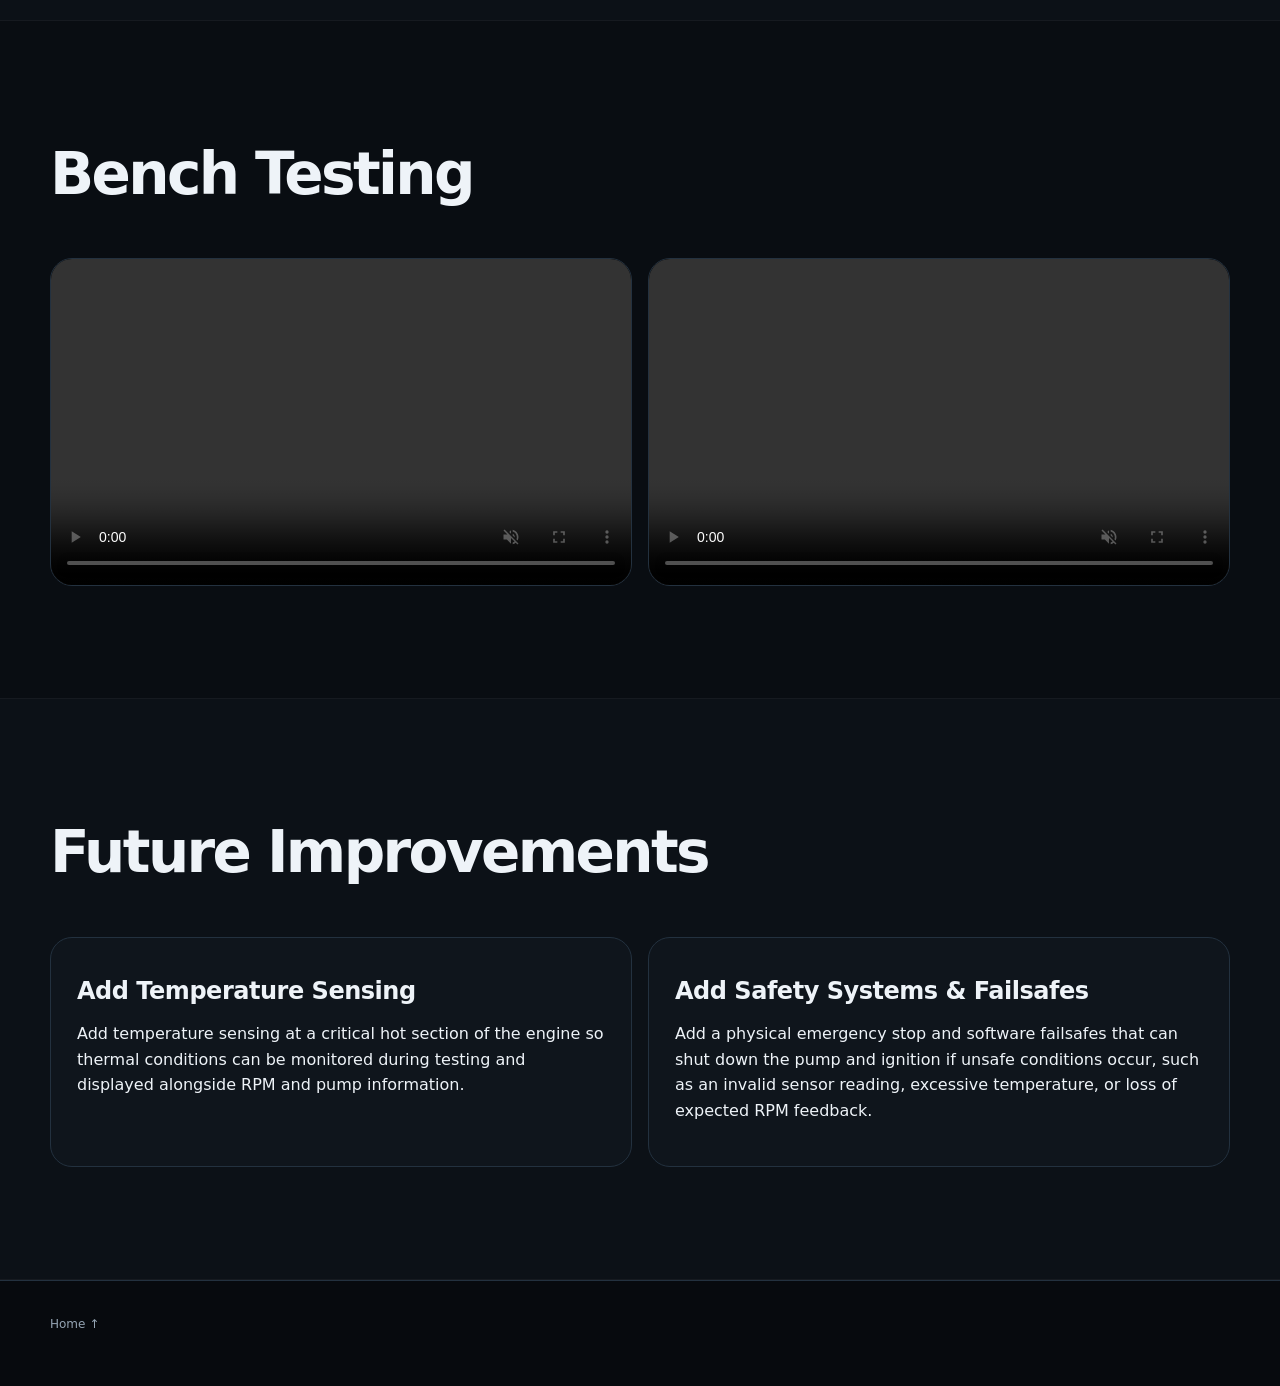
==== commit 8cca80ac: "Add files via upload" ====
--- a/jet-engine-electrical.html
+++ b/jet-engine-electrical.html
@@ -36,7 +36,7 @@
     </section>
 
     <section id="overview" class="section shell">
-      <div class="section-heading reveal"><div class="kicker">01 / OVERVIEW</div><h2>Project Overview</h2></div>
+      <div class="section-heading reveal"><h2>Project Overview</h2></div>
       <div class="jet-overview-grid">
         <figure class="photo-card reveal jet-contained-photo"><img src="assets/jet-control-box.jpg" alt="Inside the jet engine electrical control enclosure" loading="lazy" /><figcaption><strong>Control enclosure</strong><br>Controller, relay board, motor driver, display hardware, and wiring integrated into the printed enclosure.</figcaption></figure>
         <div class="jet-overview-copy">
@@ -48,10 +48,9 @@
 
     <section id="system" class="section section-alt">
       <div class="shell">
-        <div class="section-heading reveal"><div class="kicker">02 / SYSTEM</div><h2>Electrical System</h2><p>Each major subsystem is documented separately so the controller, switching, motor drive, ignition, sensing, display, and power hardware can be explained clearly.</p></div>
+        <div class="section-heading reveal"><h2>Electrical System</h2></div>
         <div class="component-grid">
           <article class="component-card reveal">
-            <div class="component-number">01</div>
             <h3>Arduino Mega</h3>
             <p class="component-subtitle">Main system controller</p>
             <div class="component-writeup">
@@ -60,7 +59,6 @@
           </article>
 
           <article class="component-card reveal">
-            <div class="component-number">02</div>
             <h3>Solenoid</h3>
             <p class="component-subtitle">Fuel-flow shutoff control</p>
             <div class="component-writeup">
@@ -68,19 +66,20 @@
             </div>
           </article>
 
-          <article class="component-card reveal compact-card">
-            <div class="component-number">03</div>
-            <h3>RPM Sensor</h3>
-            <p class="component-subtitle">Reflective rotational-speed sensing</p>
-            <div class="component-writeup">
-              <p>A reflective IR sensor reads a half-silver, half-black rotating target, producing one pulse per revolution for RPM calculation. I validated the method on a Tormach Tech Pro router bit at just under 10,000 RPM.</p>
+          <article class="component-card reveal component-with-photo">
+            <figure class="component-photo"><img src="assets/jet-rpm-sensor.jpg" alt="Reflective infrared RPM sensor used for rotational-speed testing" loading="lazy" /></figure>
+            <div class="component-body">
+              <h3>RPM Sensor</h3>
+              <p class="component-subtitle">Reflective rotational-speed sensing</p>
+              <div class="component-writeup">
+                <p>A reflective IR sensor reads a half-silver, half-black rotating target, producing one pulse per revolution for RPM calculation. I validated the method on a Tormach Tech Pro router bit at just under 10,000 RPM.</p>
+              </div>
             </div>
           </article>
 
           <article class="component-card reveal component-with-photo">
             <figure class="component-photo"><img src="assets/jet-ignition-assembly.jpg" alt="Jet engine ignition transformer, spark plug, and ZVS driver electronics" loading="lazy" /></figure>
             <div class="component-body">
-              <div class="component-number">04</div>
               <h3>Spark Plug &amp; Ignition</h3>
               <p class="component-subtitle">High-voltage ignition system</p>
               <div class="component-writeup">
@@ -90,7 +89,6 @@
           </article>
 
           <article class="component-card reveal compact-card">
-            <div class="component-number">05</div>
             <h3>Fuel Pump</h3>
             <p class="component-subtitle">Variable-speed fuel delivery</p>
             <div class="component-writeup">
@@ -99,7 +97,6 @@
           </article>
 
           <article class="component-card reveal compact-card">
-            <div class="component-number">06</div>
             <h3>LCD Display</h3>
             <p class="component-subtitle">Live operating information</p>
             <div class="component-writeup">
@@ -113,7 +110,6 @@
     <section id="testing" class="section shell">
       <div class="section-heading reveal">
         <h2>Bench Testing</h2>
-        <p>Individual subsystems were tested separately before full integration so ignition and fluid-system behavior could be checked independently.</p>
       </div>
       <div class="jet-test-grid">
         <figure class="photo-card reveal jet-video-card">
@@ -121,31 +117,34 @@
             <source src="assets/jet-ignition-test-muted.mp4" type="video/mp4" />
             Your browser does not support the video tag.
           </video>
-          <figcaption><strong>Ignition test</strong><br>Bench test of the ignition hardware and spark plug before installation on the engine.</figcaption>
         </figure>
         <figure class="photo-card reveal jet-video-card">
           <video controls muted playsinline preload="metadata">
             <source src="assets/jet-fluid-test-muted.mp4" type="video/mp4" />
             Your browser does not support the video tag.
           </video>
-          <figcaption><strong>Fluid-system test</strong><br>Bench testing of the pump and fluid-delivery setup before integration with the engine.</figcaption>
         </figure>
       </div>
     </section>
 
     <section id="integration" class="section section-alt">
       <div class="shell">
-        <div class="section-heading reveal"><div class="kicker">04 / FUTURE IMPROVEMENTS</div><h2>Future Improvements</h2><p>Areas to refine in the next revision of the electrical and control system.</p></div>
-        <div class="component-grid">
-          <article class="component-card reveal"><h3>Cleaner wiring and connectors</h3><p>Replace temporary bench wiring with a more structured harness and dedicated connectors so the system is easier to assemble, troubleshoot, and service.</p></article>
-          <article class="component-card reveal"><h3>More integrated packaging</h3><p>Bring more of the external electrical hardware into a cleaner enclosure layout while keeping ignition and engine-side connections accessible during testing.</p></article>
-          <article class="component-card reveal"><h3>Expanded monitoring and safety</h3><p>Add more operating feedback and protection as the engine moves from subsystem testing toward full integrated runs.</p></article>
+        <div class="section-heading reveal"><h2>Future Improvements</h2></div>
+        <div class="component-grid future-improvements-grid">
+          <article class="component-card reveal">
+            <h3>Add Temperature Sensing</h3>
+            <p>Add temperature sensing at a critical hot section of the engine so thermal conditions can be monitored during testing and displayed alongside RPM and pump information.</p>
+          </article>
+          <article class="component-card reveal">
+            <h3>Add Safety Systems &amp; Failsafes</h3>
+            <p>Add a physical emergency stop and software failsafes that can shut down the pump and ignition if unsafe conditions occur, such as an invalid sensor reading, excessive temperature, or loss of expected RPM feedback.</p>
+          </article>
         </div>
       </div>
     </section>
   </main>
 
-  <footer><div class="shell footer-inner"><div><strong>Jet Engine Electrical &amp; Control System</strong><span>Controls · Power Electronics · Ignition · Sensing</span></div><a href="index.html">Home ↑</a></div></footer>
+  <footer><div class="shell footer-inner"><a href="index.html">Home ↑</a></div></footer>
   <script src="script.js"></script>
 </body>
 </html>
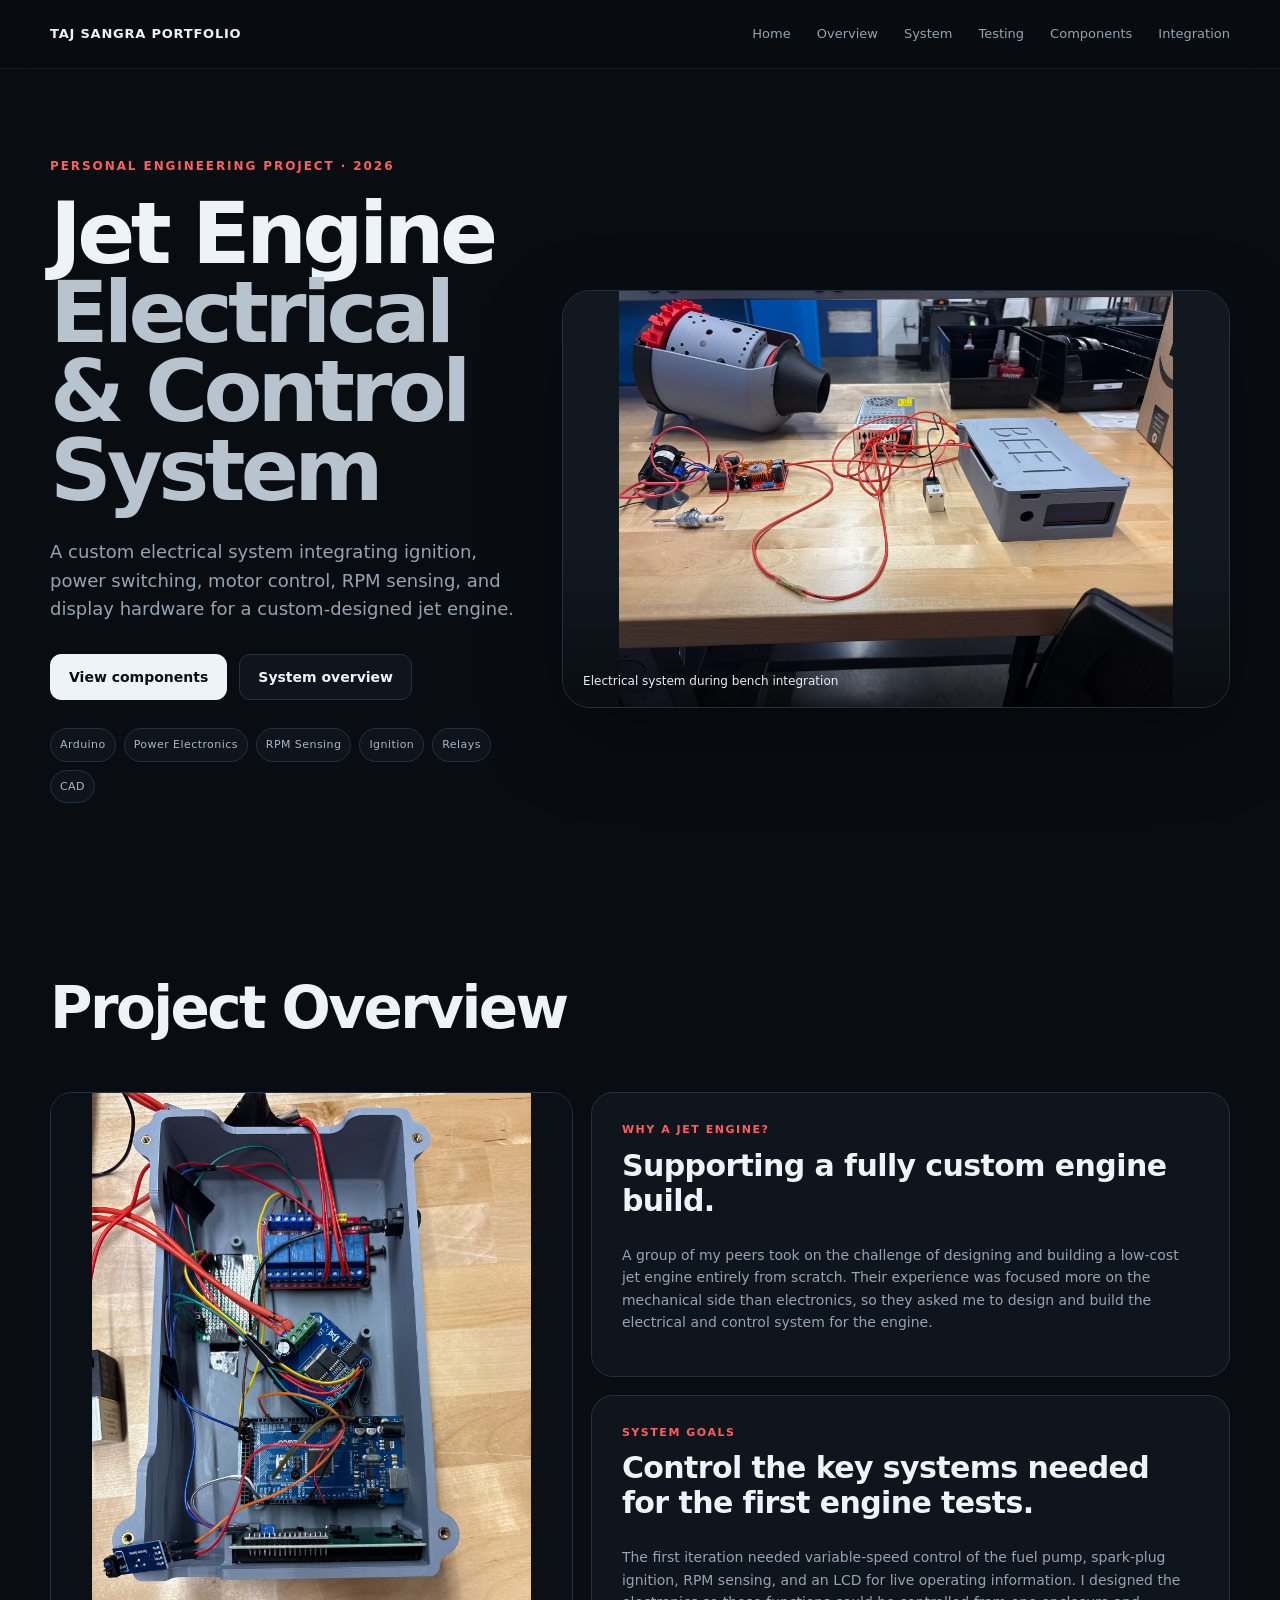
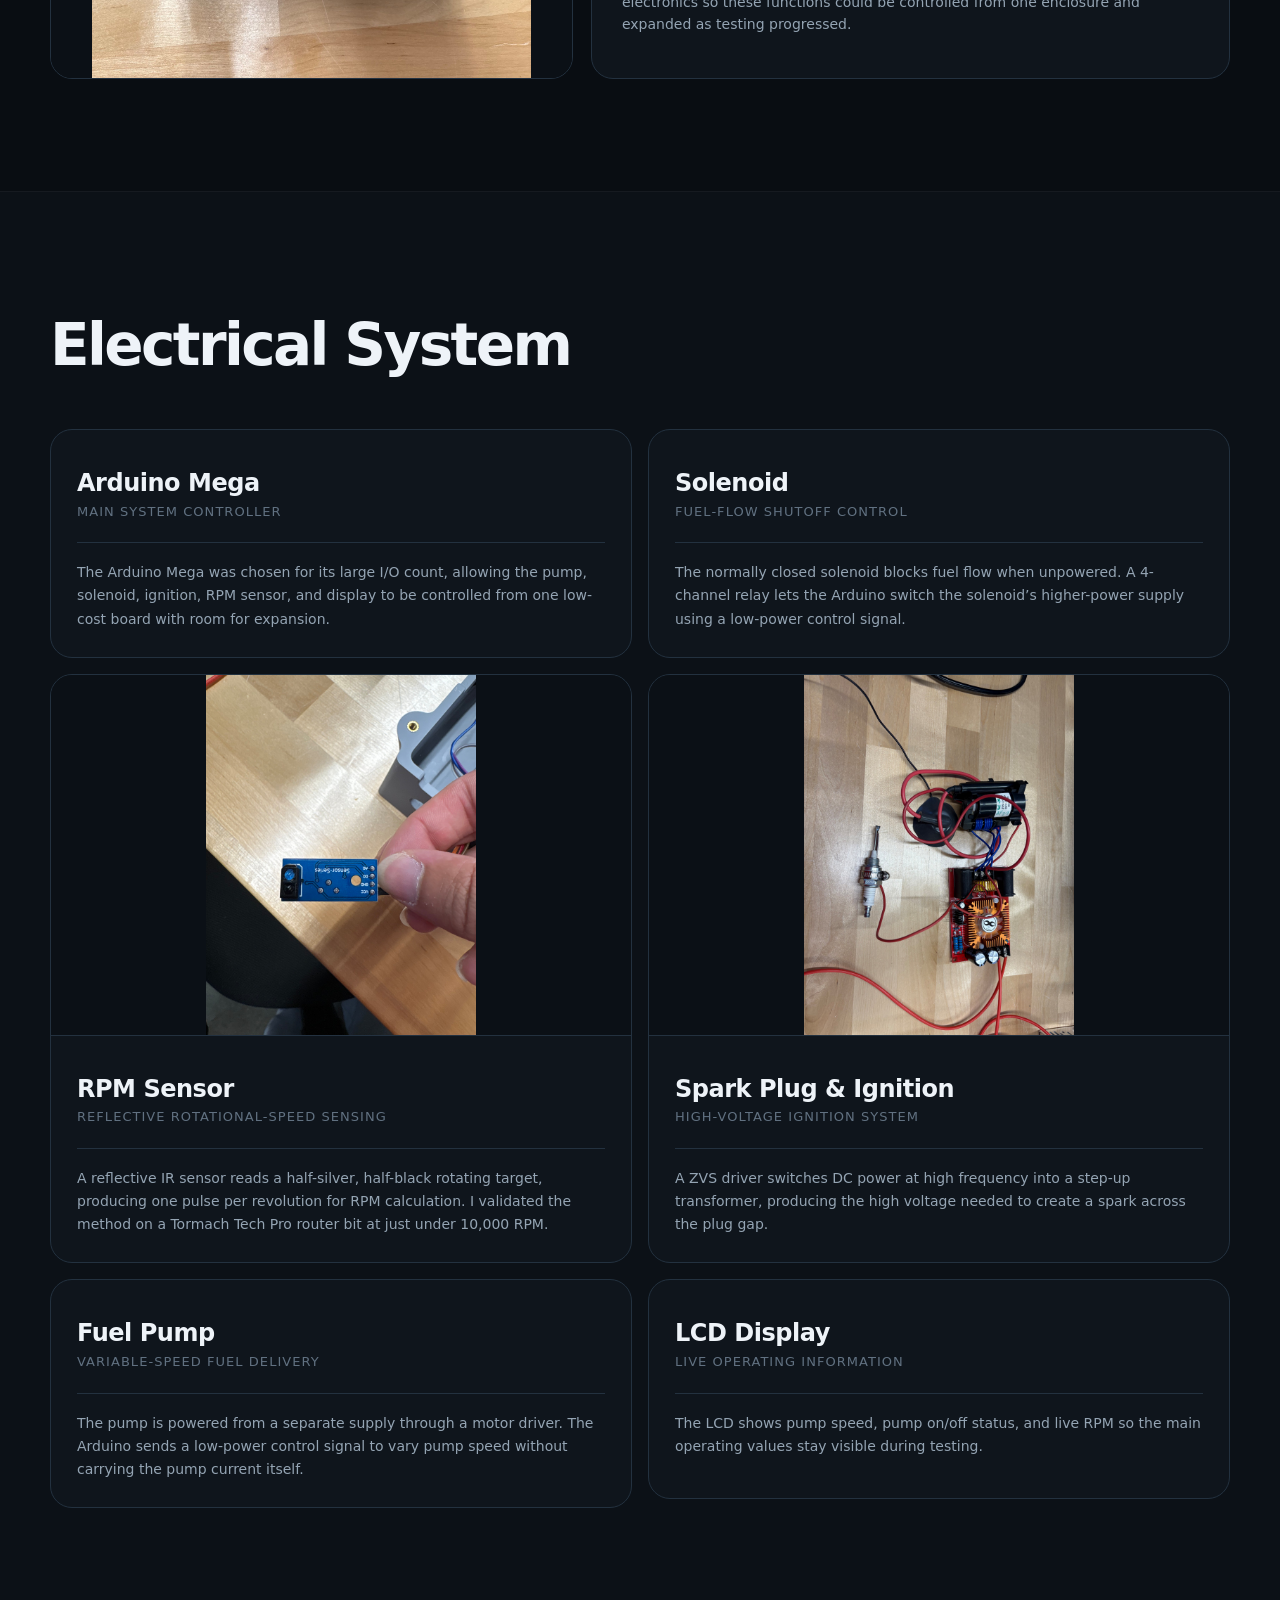
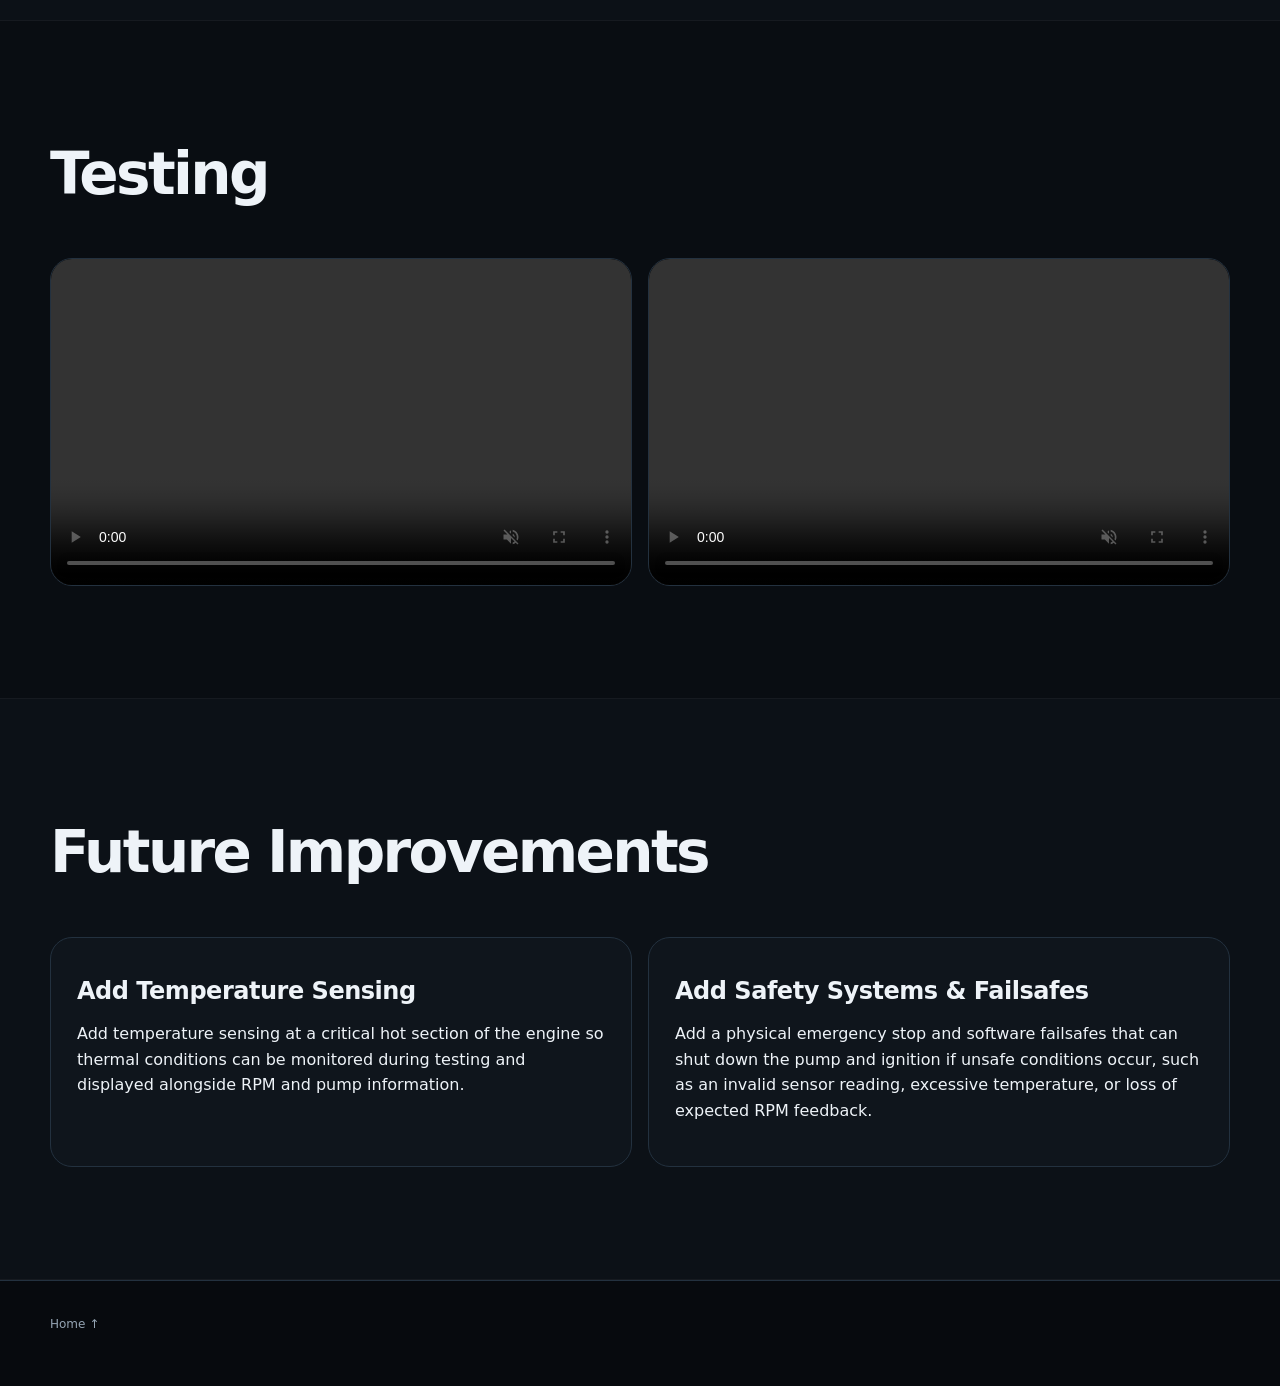
==== commit 5a3e96be: "Add files via upload" ====
--- a/jet-engine-electrical.html
+++ b/jet-engine-electrical.html
@@ -16,7 +16,7 @@
   <div class="scroll-progress" aria-hidden="true"><span id="scrollBar"></span></div>
   <header class="nav-wrap">
     <nav class="nav shell" aria-label="Primary navigation">
-      <a class="brand" href="index.html" aria-label="Back to home"><span class="brand-mark">J</span><span>Taj Sangra Portfolio</span></a>
+      <a class="brand" href="index.html" aria-label="Back to home"><span>Taj Sangra Portfolio</span></a>
       <div class="nav-links"><a href="index.html">Home</a><a href="#overview">Overview</a><a href="#system">System</a><a href="#testing">Testing</a><a href="#components">Components</a><a href="#integration">Integration</a></div>
     </nav>
   </header>
@@ -109,7 +109,7 @@
 
     <section id="testing" class="section shell">
       <div class="section-heading reveal">
-        <h2>Bench Testing</h2>
+        <h2>Testing</h2>
       </div>
       <div class="jet-test-grid">
         <figure class="photo-card reveal jet-video-card">
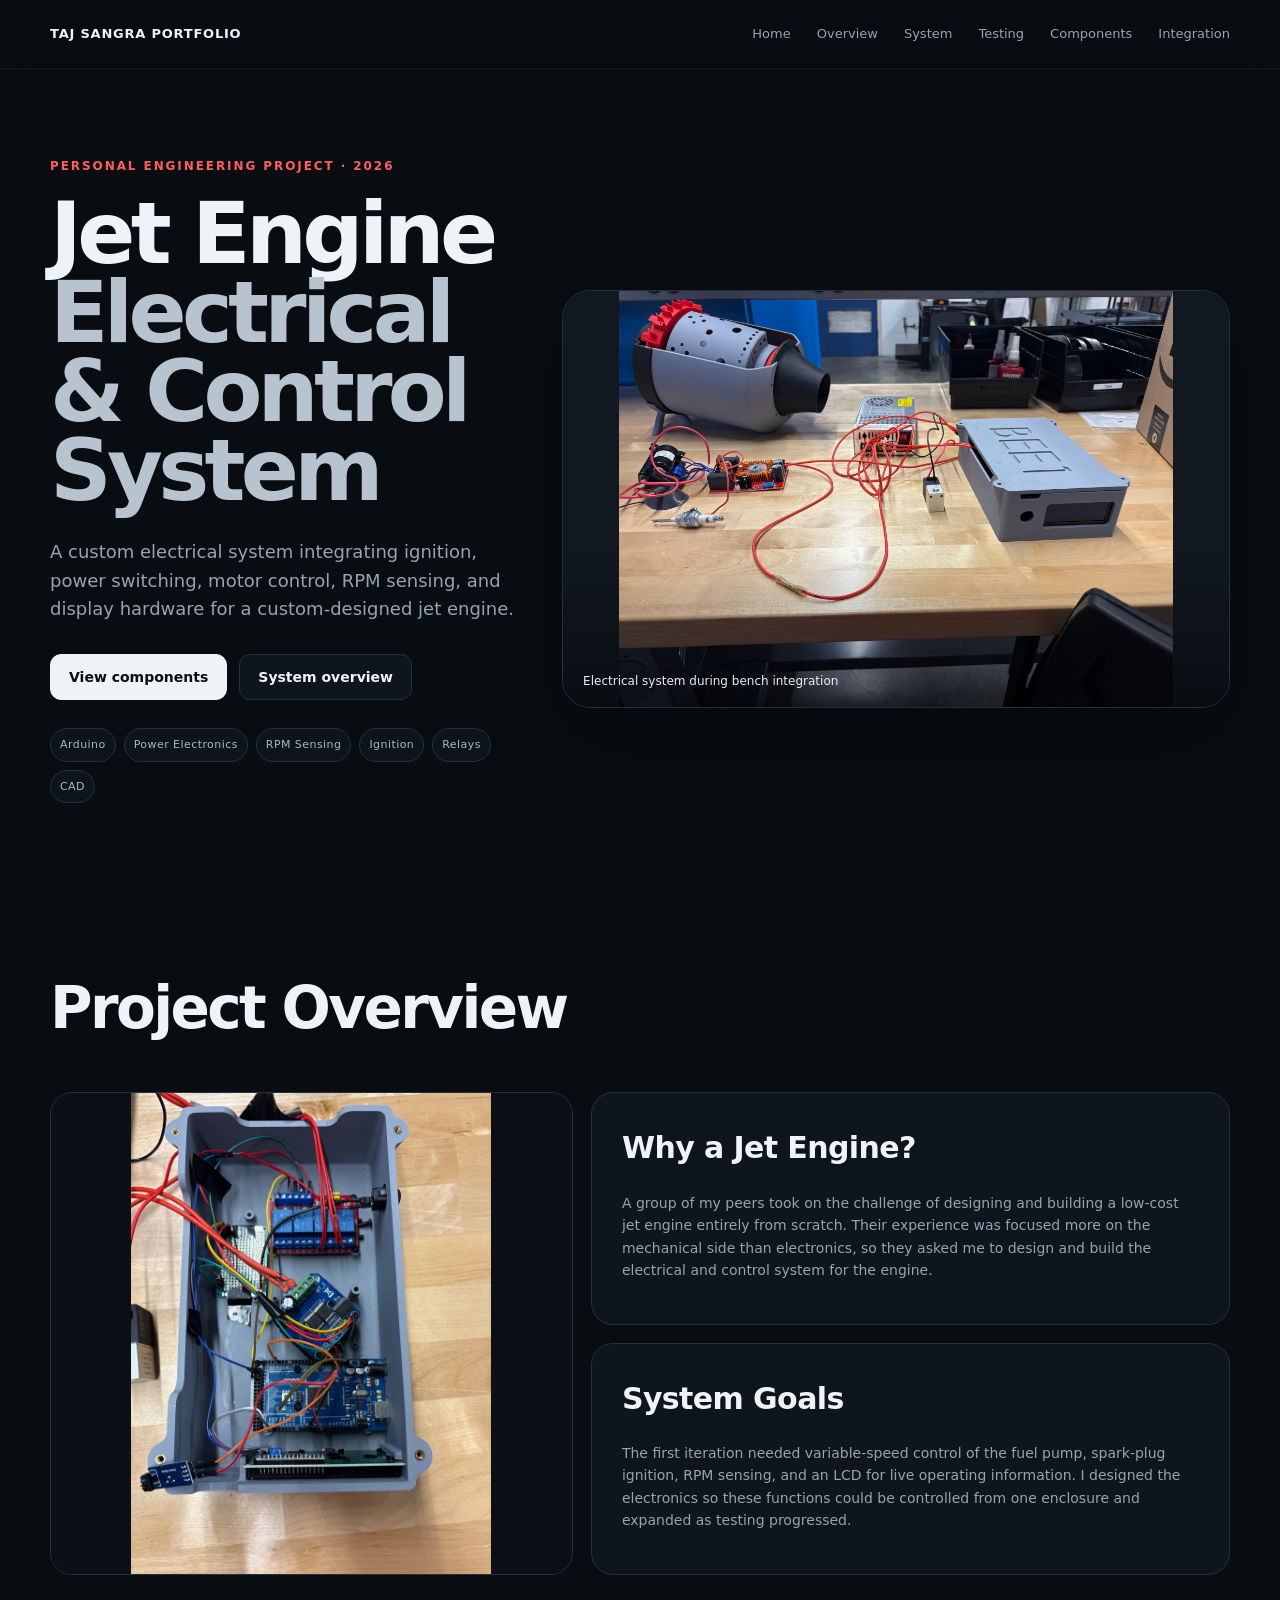
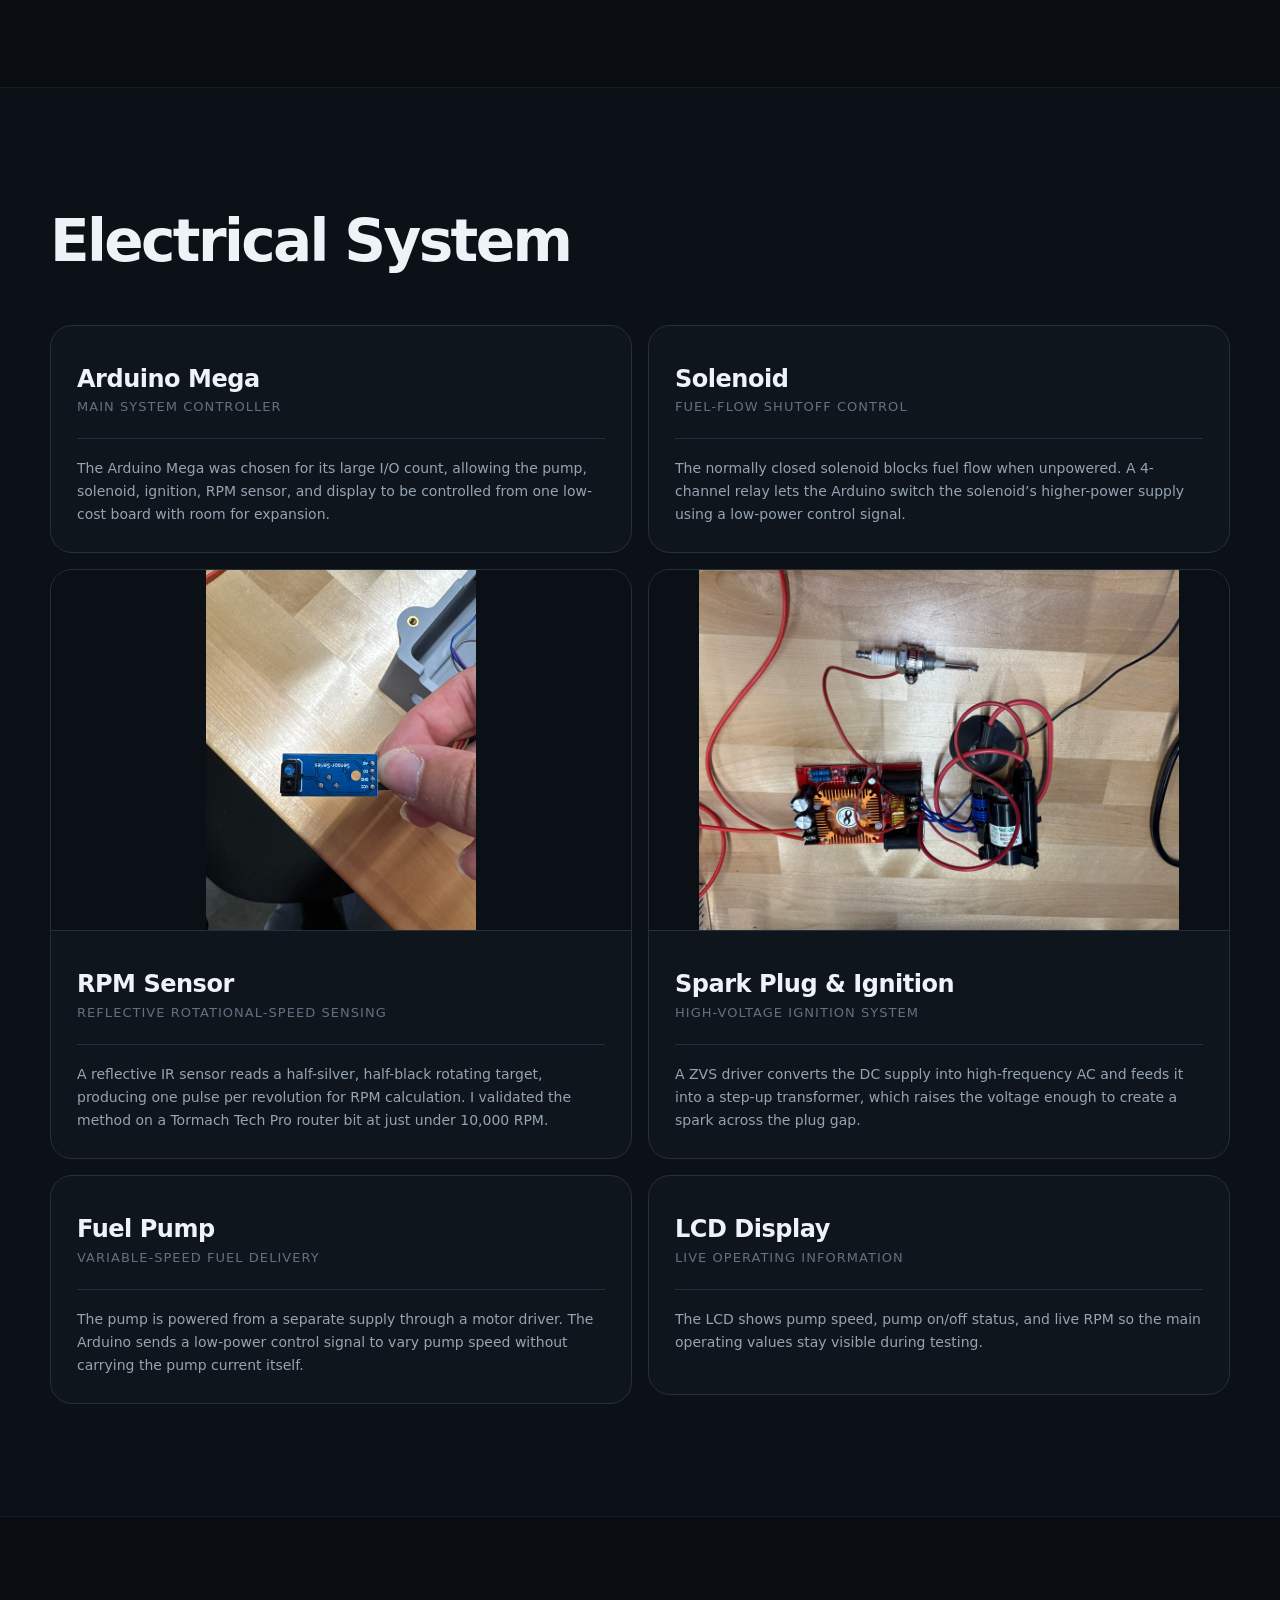
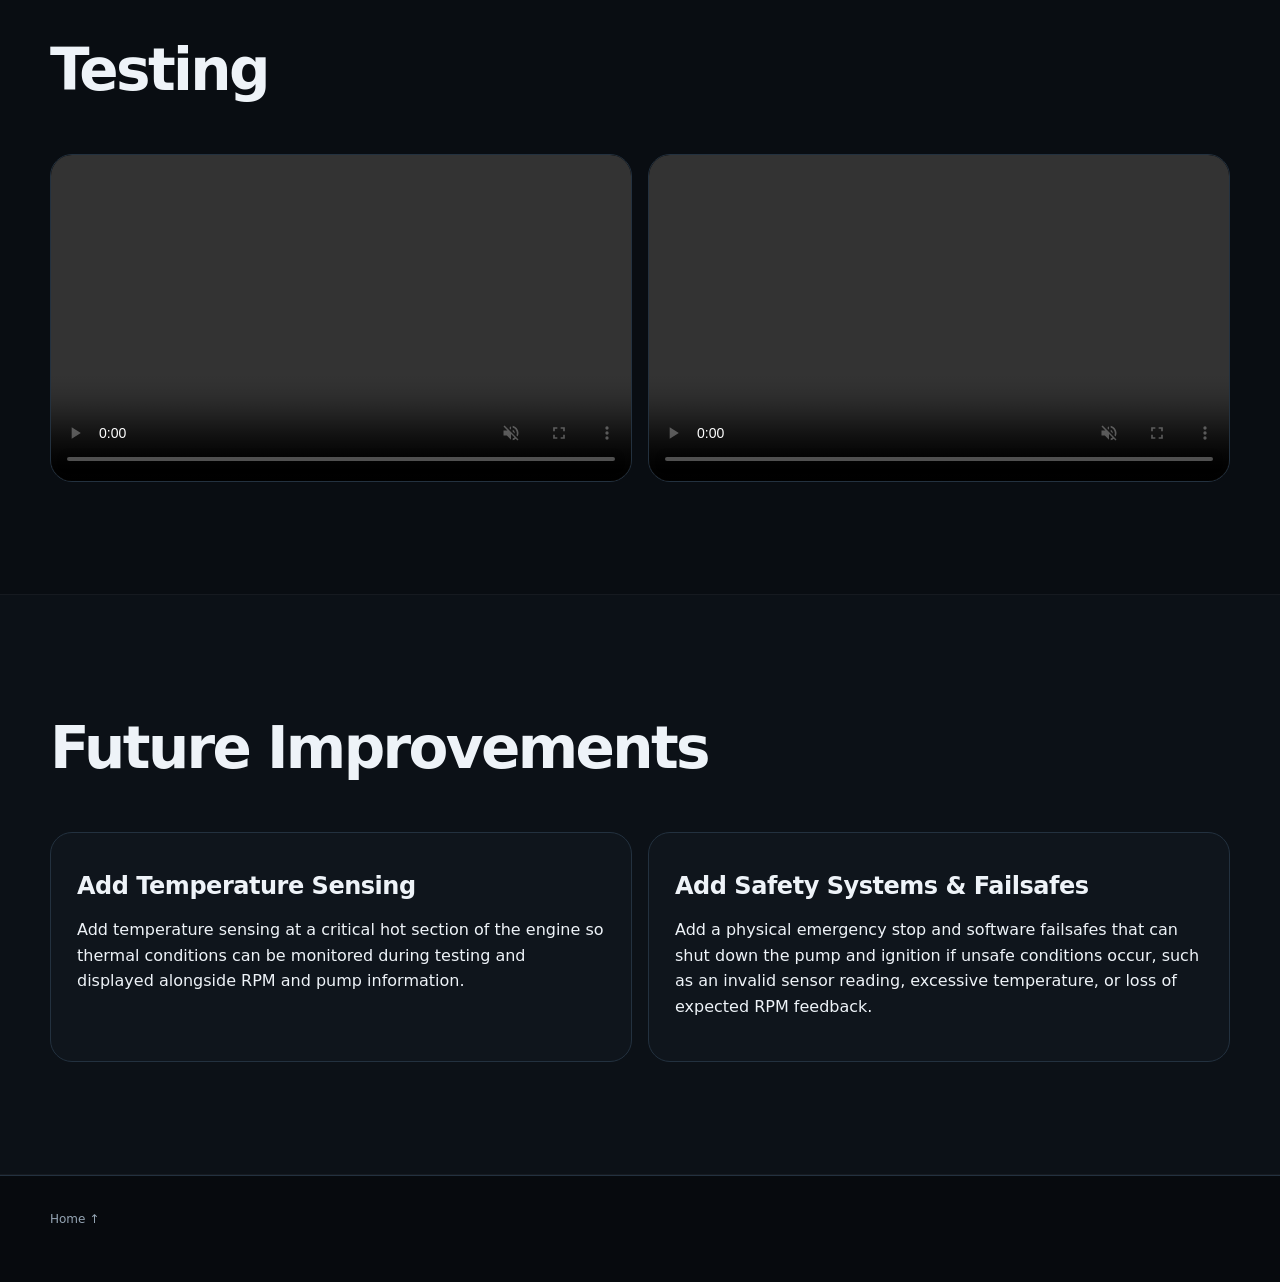
==== commit 672239cd: "Add files via upload" ====
--- a/jet-engine-electrical.html
+++ b/jet-engine-electrical.html
@@ -40,8 +40,8 @@
       <div class="jet-overview-grid">
         <figure class="photo-card reveal jet-contained-photo"><img src="assets/jet-control-box.jpg" alt="Inside the jet engine electrical control enclosure" loading="lazy" /><figcaption><strong>Control enclosure</strong><br>Controller, relay board, motor driver, display hardware, and wiring integrated into the printed enclosure.</figcaption></figure>
         <div class="jet-overview-copy">
-          <article class="story reveal jet-summary-card"><div class="card-label">Why a jet engine?</div><h3>Supporting a fully custom engine build.</h3><p>A group of my peers took on the challenge of designing and building a low-cost jet engine entirely from scratch. Their experience was focused more on the mechanical side than electronics, so they asked me to design and build the electrical and control system for the engine.</p></article>
-          <article class="story reveal jet-summary-card"><div class="card-label">System goals</div><h3>Control the key systems needed for the first engine tests.</h3><p>The first iteration needed variable-speed control of the fuel pump, spark-plug ignition, RPM sensing, and an LCD for live operating information. I designed the electronics so these functions could be controlled from one enclosure and expanded as testing progressed.</p></article>
+          <article class="story reveal jet-summary-card"><h3>Why a Jet Engine?</h3><p>A group of my peers took on the challenge of designing and building a low-cost jet engine entirely from scratch. Their experience was focused more on the mechanical side than electronics, so they asked me to design and build the electrical and control system for the engine.</p></article>
+          <article class="story reveal jet-summary-card"><h3>System Goals</h3><p>The first iteration needed variable-speed control of the fuel pump, spark-plug ignition, RPM sensing, and an LCD for live operating information. I designed the electronics so these functions could be controlled from one enclosure and expanded as testing progressed.</p></article>
         </div>
       </div>
     </section>
@@ -83,7 +83,7 @@
               <h3>Spark Plug &amp; Ignition</h3>
               <p class="component-subtitle">High-voltage ignition system</p>
               <div class="component-writeup">
-                <p>A ZVS driver switches DC power at high frequency into a step-up transformer, producing the high voltage needed to create a spark across the plug gap.</p>
+                <p>A ZVS driver converts the DC supply into high-frequency AC and feeds it into a step-up transformer, which raises the voltage enough to create a spark across the plug gap.</p>
               </div>
             </div>
           </article>
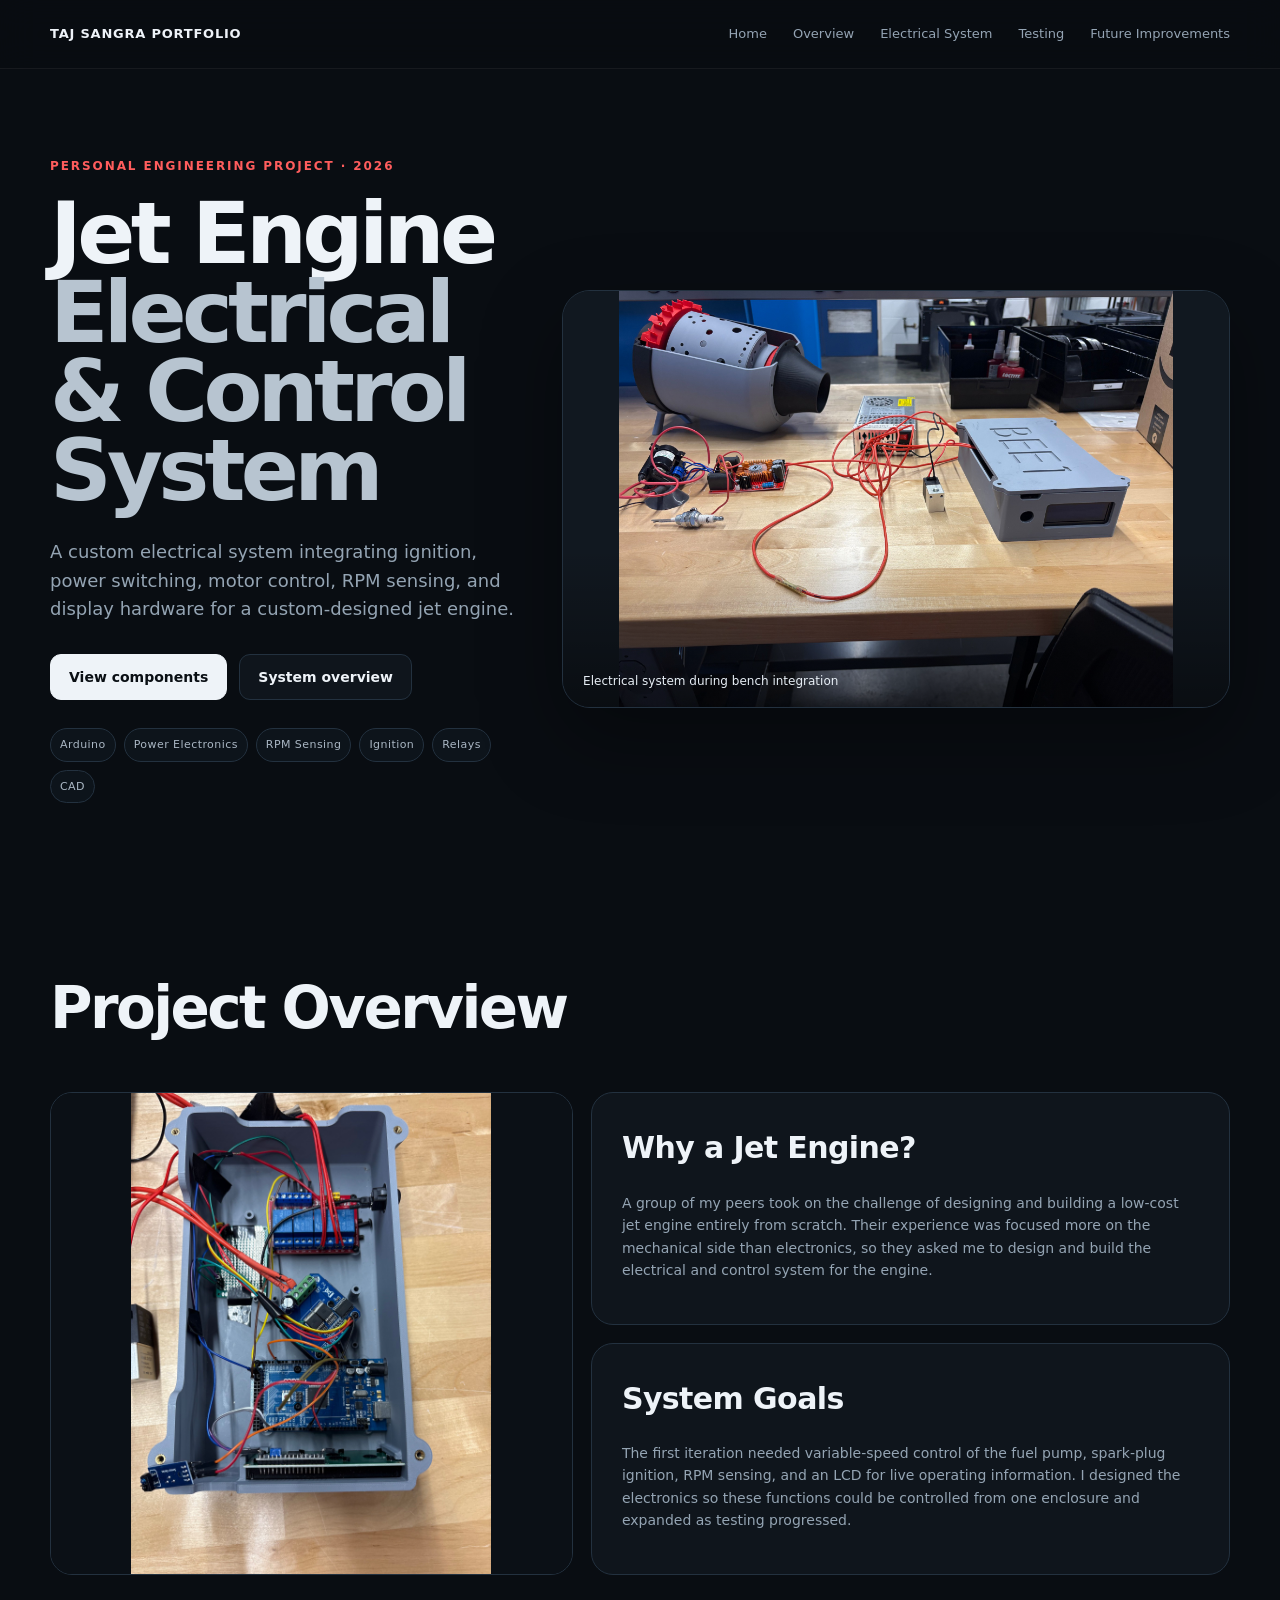
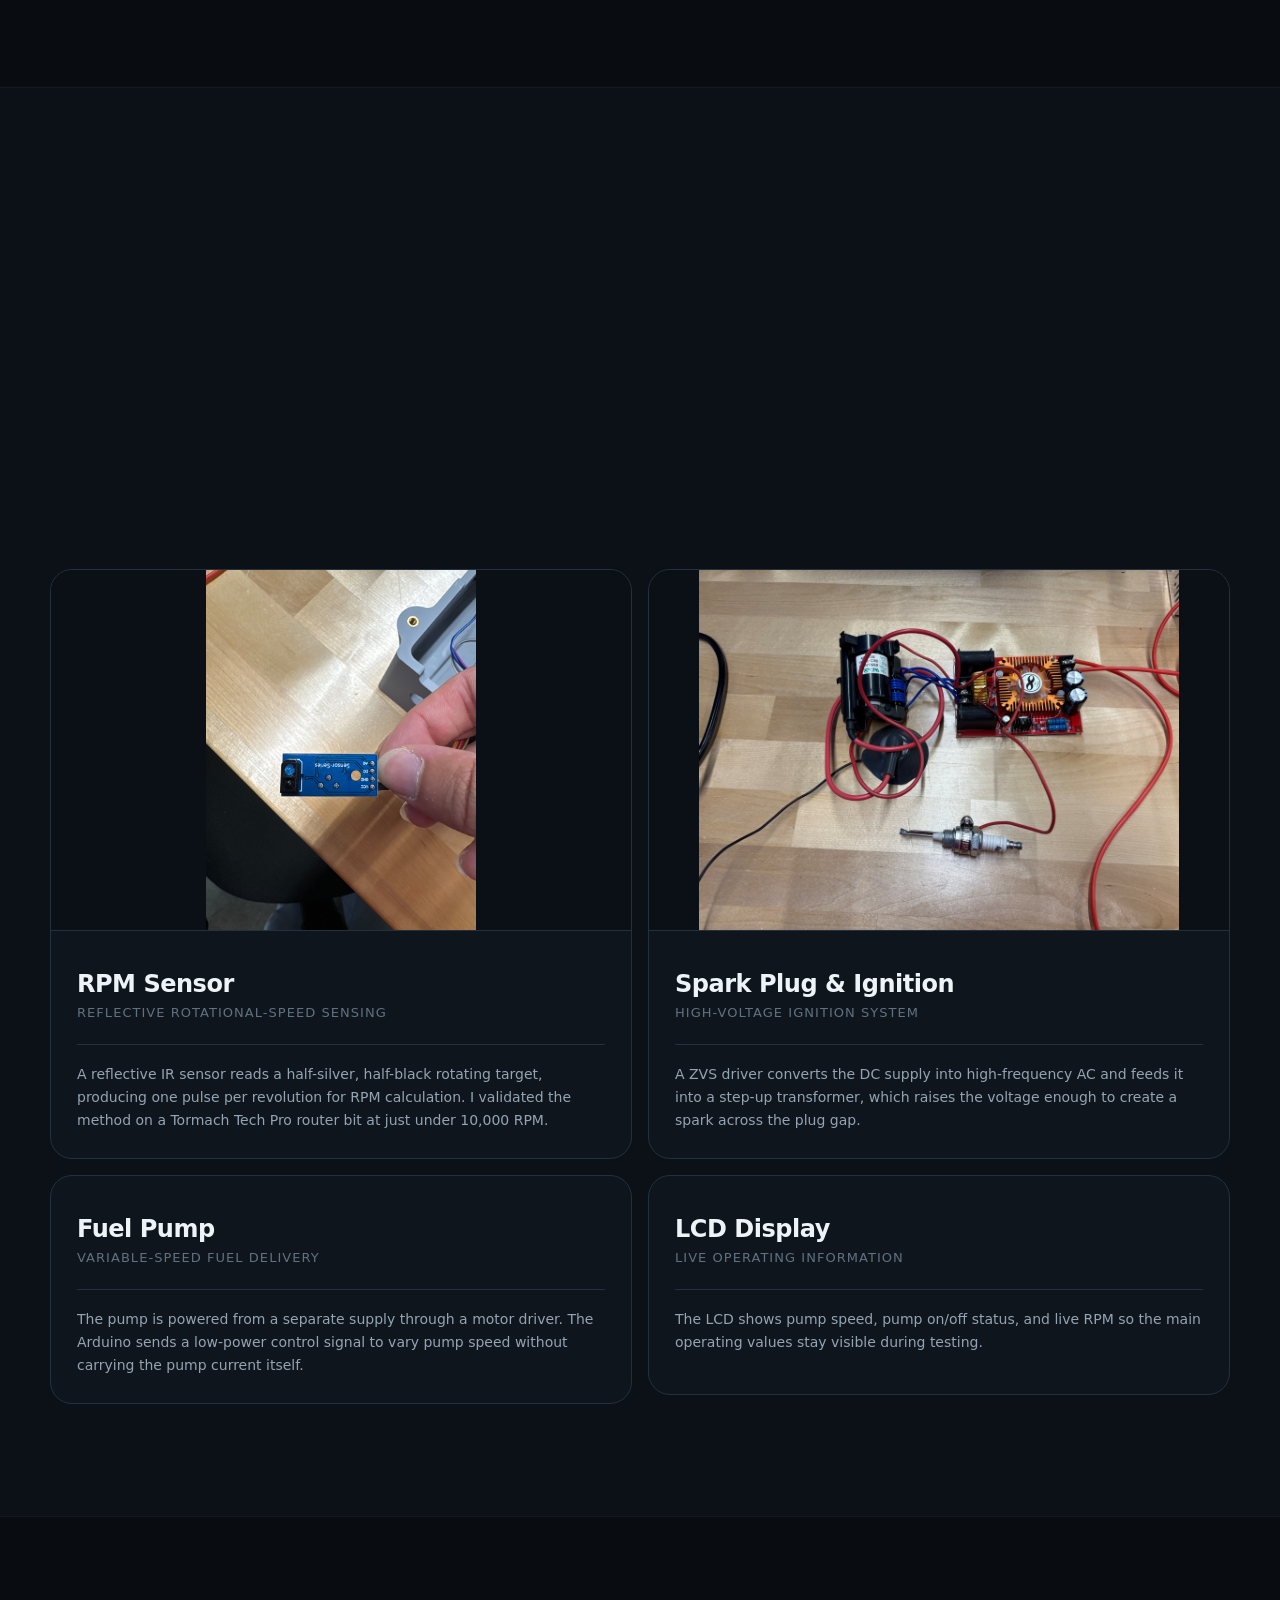
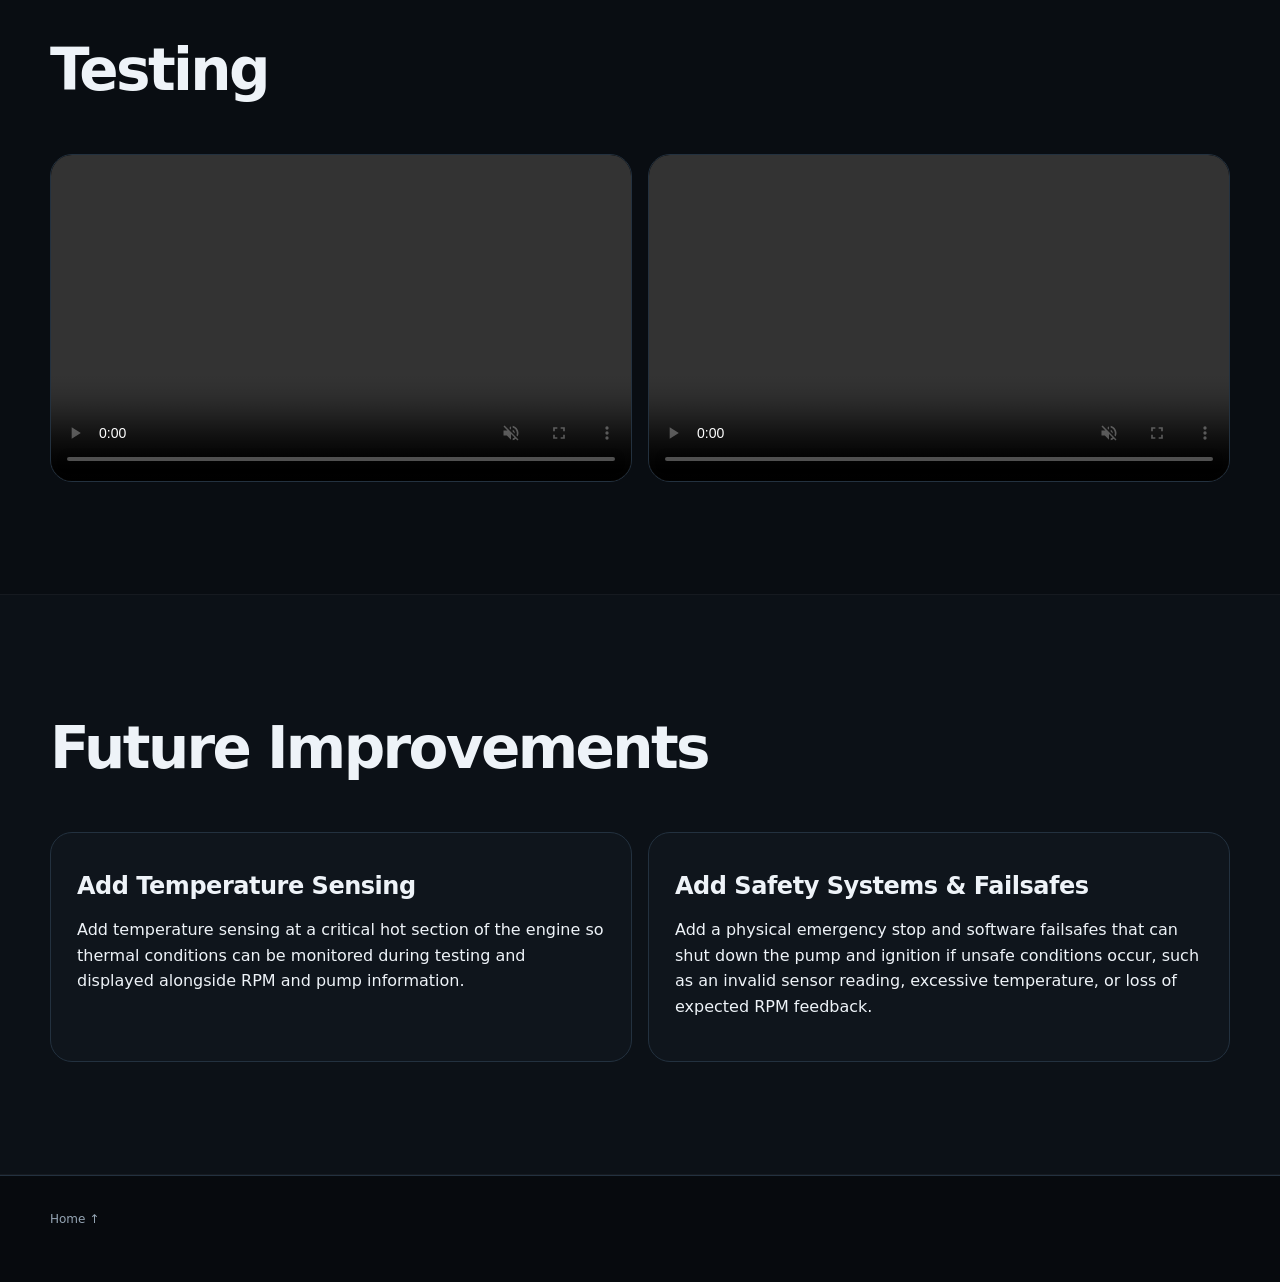
==== commit ebbff27d: "Add files via upload" ====
--- a/jet-engine-electrical.html
+++ b/jet-engine-electrical.html
@@ -17,7 +17,13 @@
   <header class="nav-wrap">
     <nav class="nav shell" aria-label="Primary navigation">
       <a class="brand" href="index.html" aria-label="Back to home"><span>Taj Sangra Portfolio</span></a>
-      <div class="nav-links"><a href="index.html">Home</a><a href="#overview">Overview</a><a href="#system">System</a><a href="#testing">Testing</a><a href="#components">Components</a><a href="#integration">Integration</a></div>
+      <div class="nav-links">
+        <a href="index.html">Home</a>
+        <a href="#overview">Overview</a>
+        <a href="#system">Electrical System</a>
+        <a href="#testing">Testing</a>
+        <a href="#integration">Future Improvements</a>
+      </div>
     </nav>
   </header>
 
